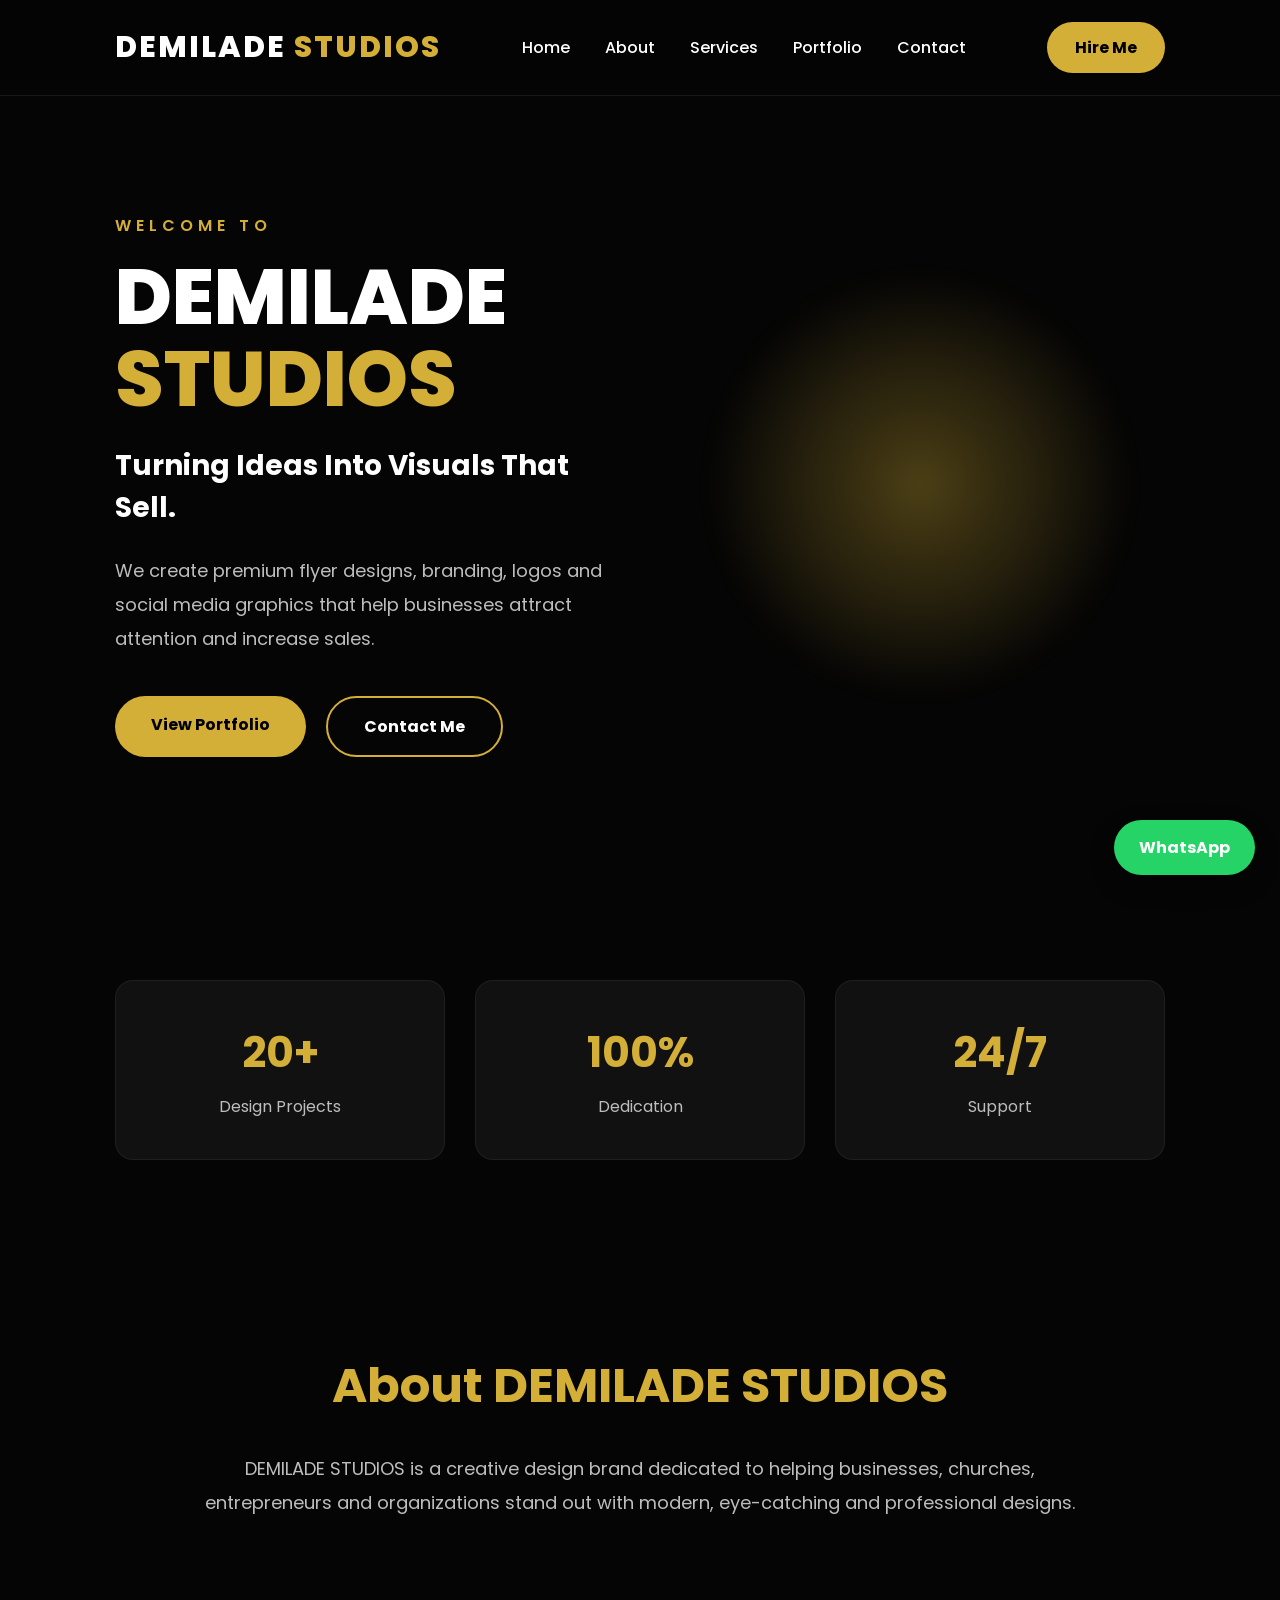
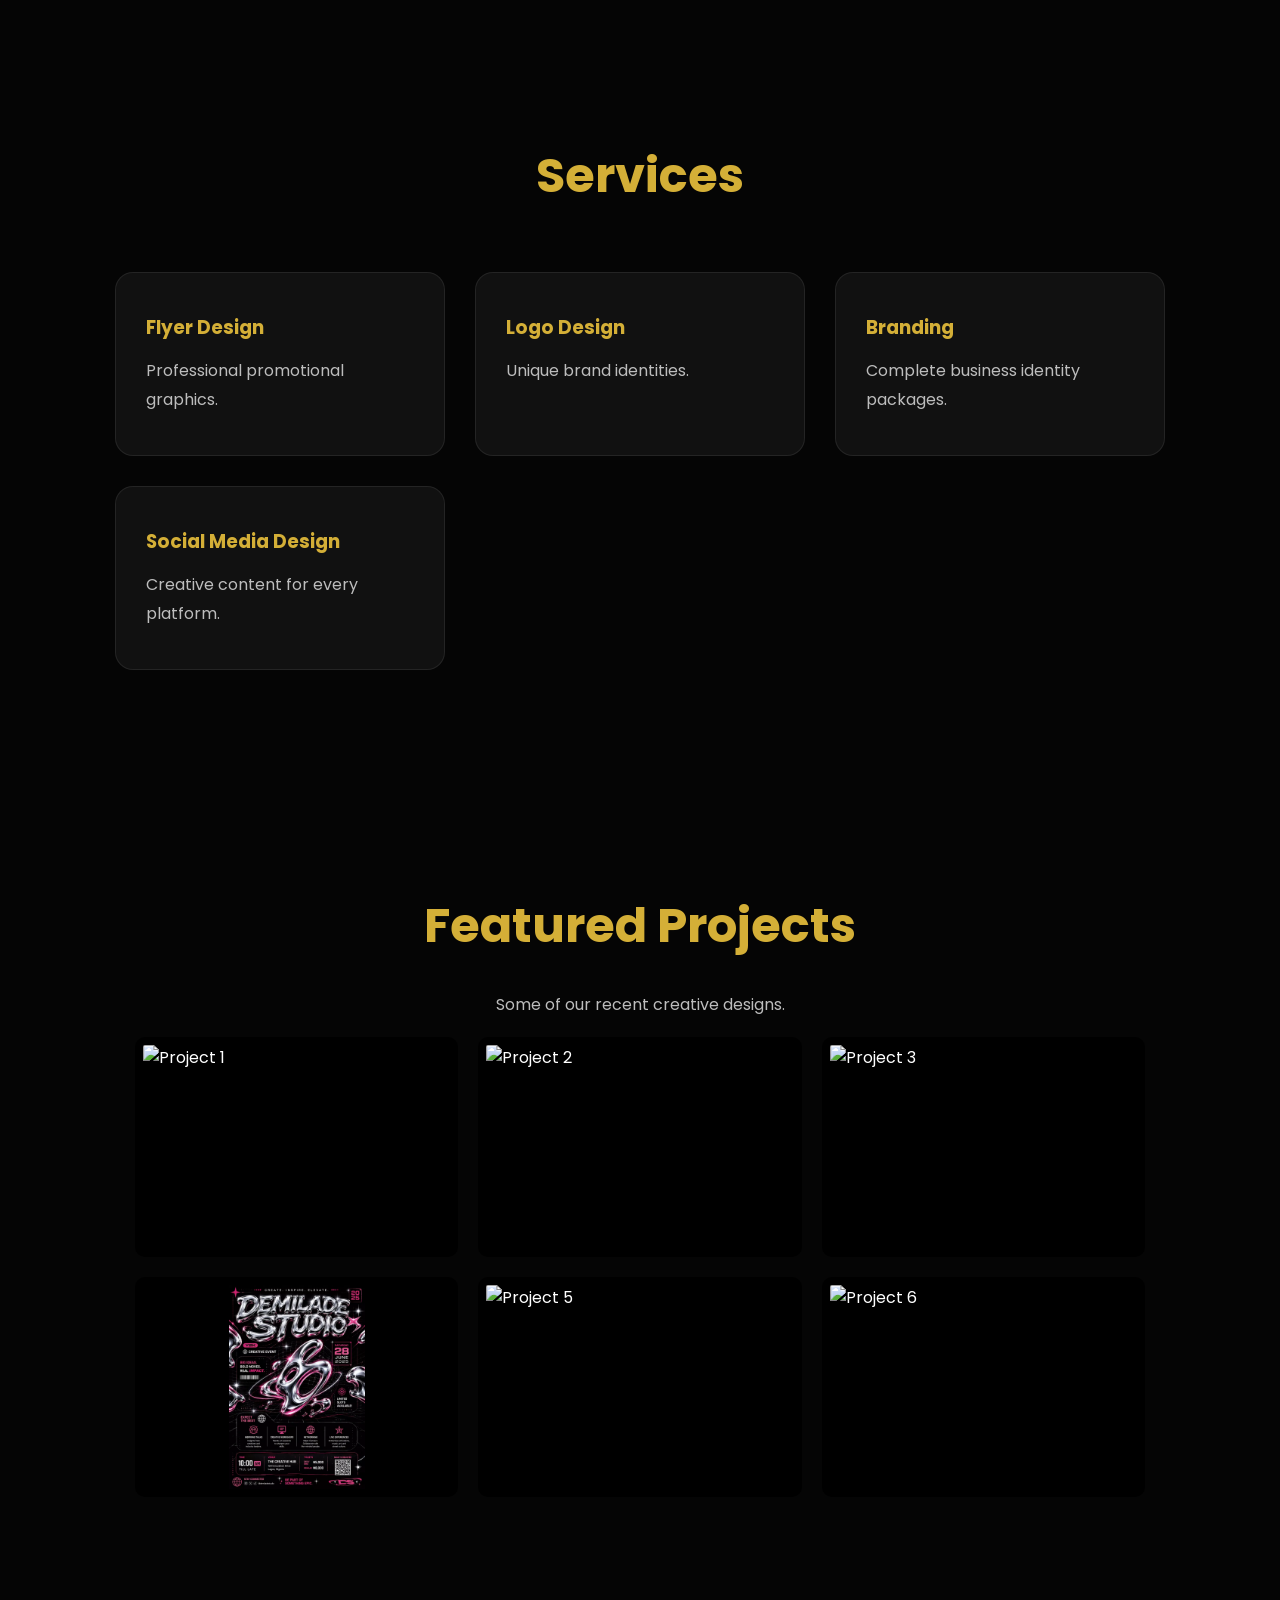
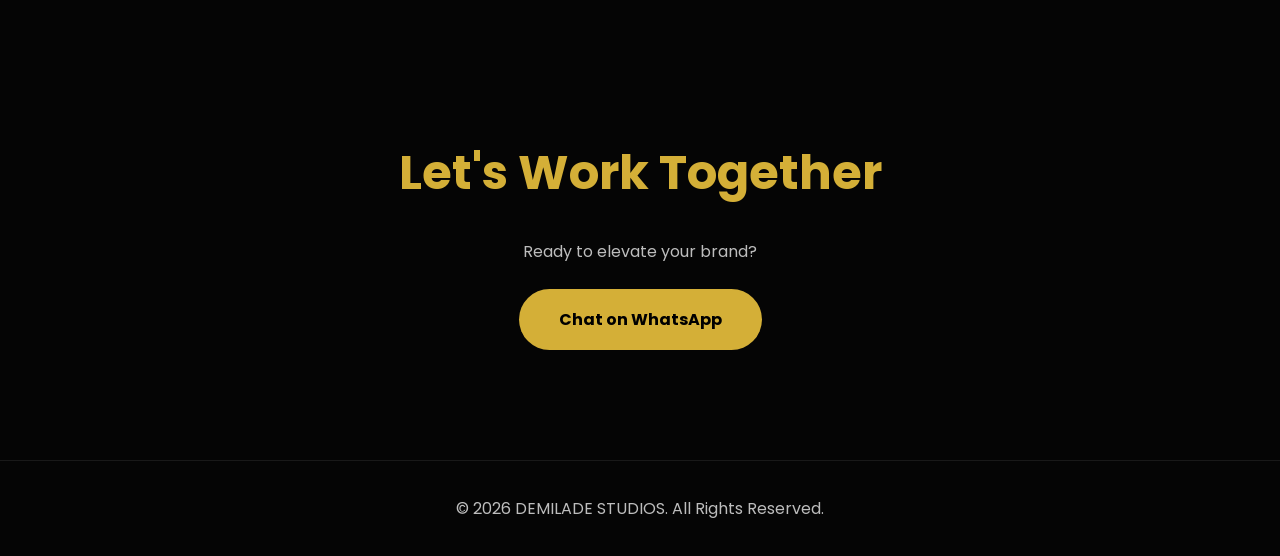
==== index.html @ 27db65a8 "Add favicon link to index.html" ====
<!DOCTYPE html>
<html lang="en">

<head>
    <meta charset="UTF-8">
    <meta name="viewport" content="width=device-width, initial-scale=1.0">

    <title>DEMILADE STUDIOS | Creative Design Agency</title>

    <meta name="description"
        content="Professional Flyer Design, Branding, Logo Design and Digital Creative Solutions.">

    <link rel="stylesheet" href="style.css">

    <link rel="preconnect" href="https://fonts.googleapis.com">
    <link rel="preconnect" href="https://fonts.gstatic.com" crossorigin>

    <link href="https://fonts.googleapis.com/css2?family=Poppins:wght@300;400;500;600;700;800&display=swap"
        rel="stylesheet">
<link rel="icon" type="image/png" href="assets/images/7489467495943554056_avatar.png">
    
</head>

<body>

    <!-- Navigation -->

    <header class="header">

        <div class="logo">
            DEMILADE <span>STUDIOS</span>
        </div>
<nav>

    <div class="menu-toggle" id="menu-toggle">

        ☰

    </div>

    <ul class="nav-links" id="nav-links">

        <li><a href="#home">Home</a></li>
        <li><a href="#about">About</a></li>
        <li><a href="#services">Services</a></li>
        <li><a href="#portfolio">Portfolio</a></li>
        <li><a href="#contact">Contact</a></li>

    </ul>

</nav>

        <a href="#contact" class="hire-btn">

            Hire Me

        </a>

    </header>


    <!-- Hero Section -->

    <section id="home" class="hero">

        <div class="hero-content">

            <p class="welcome">

                WELCOME TO

            </p>

            <h1>

                DEMILADE <br>

                <span>STUDIOS</span>

            </h1>

            <h2>

                Turning Ideas Into Visuals That Sell.

            </h2>

            <p class="hero-text">

                We create premium flyer designs, branding,
                logos and social media graphics that help
                businesses attract attention and increase sales.

            </p>

            <div class="hero-buttons">

                <a href="#portfolio" class="btn-primary">

                    View Portfolio

                </a>

                <a href="#contact" class="btn-secondary">

                    Contact Me

                </a>

            </div>

        </div>

        <div class="hero-image">

            <!-- Design Illustration Goes Here -->

        </div>

    </section>


    <!-- Statistics -->

    <section class="stats">

        <div class="stat-box">

            <h2>20+</h2>

            <p>Design Projects</p>

        </div>

        <div class="stat-box">

            <h2>100%</h2>

            <p>Dedication</p>

        </div>

        <div class="stat-box">

            <h2>24/7</h2>

            <p>Support</p>

        </div>

    </section>


    <!-- About -->

    <section id="about">

        <h2>About DEMILADE STUDIOS</h2>

        <p>

            DEMILADE STUDIOS is a creative design brand
            dedicated to helping businesses, churches,
            entrepreneurs and organizations stand out with
            modern, eye-catching and professional designs.

        </p>

    </section>


    <!-- Services -->

    <section id="services">

        <h2>Services</h2>

        <div class="service-grid">

            <div class="card">

                <h3>Flyer Design</h3>

                <p>Professional promotional graphics.</p>

            </div>

            <div class="card">

                <h3>Logo Design</h3>

                <p>Unique brand identities.</p>

            </div>

            <div class="card">

                <h3>Branding</h3>

                <p>Complete business identity packages.</p>

            </div>

            <div class="card">

                <h3>Social Media Design</h3>

                <p>Creative content for every platform.</p>

            </div>

        </div>

    </section>


    <!-- Portfolio -->
<section id="portfolio">

    <h2>Featured Projects</h2>

    <p>Some of our recent creative designs.</p>

    <div class="portfolio-container">
    <img src="assets/images/Sunday Service Church Event Instagram Post_20260712_150805_0000(0).png" alt="Project 1">
    <img src="assets/images/db900818b784a6b54c7d6b0e38772ce9.png" alt="Project 2">
    <img src="assets/images/d127765fa1d0d9692229174c1cb5711e.png" alt="Project 3">
    <img src="assets/images/9a35a9493b8b89577bde5d348157a441.png" alt="Project 4">
    <img src="assets/images/fbbab903a624b2be37ab372b4772fe93.png" alt="Project 5">
    <img src="assets/images/caff1c42802f029ad9497b9f9922039f.png" alt="Project 6">


    </div>

</section>


    <!-- Contact -->

    <section id="contact">

        <h2>Let's Work Together</h2>

        <p>

            Ready to elevate your brand?

        </p>

        <a https://wa.me/2348165118218>

            Chat on WhatsApp

        </a>

    </section>


    <!-- Footer -->

    <footer>

        <p>

            © 2026 DEMILADE STUDIOS.

            All Rights Reserved.

        </p>

    </footer>

    <script src="script.js"></script>
<a href="https://wa.me/2348165118218" class="whatsapp-float" target="_blank">
    WhatsApp
</a>
</body>

</html>
---- style.css ----
/* ===========================
   DEMILADE STUDIOS
   Premium Agency Website
   Part 1
=========================== */

*{
    margin:0;
    padding:0;
    box-sizing:border-box;
    scroll-behavior:smooth;
}

:root{

    --bg:#050505;
    --bg2:#111111;

    --gold:#D4AF37;
    --white:#ffffff;
    --gray:#BDBDBD;

    --radius:18px;

    --transition:.35s ease;

}

body{

    font-family:'Poppins',sans-serif;

    background:var(--bg);

    color:var(--white);

    overflow-x:hidden;

}

/* Navigation */

.header{

    position:fixed;

    top:0;

    left:0;

    width:100%;

    padding:22px 9%;

    display:flex;

    justify-content:space-between;

    align-items:center;

    background:rgba(5,5,5,.75);

    backdrop-filter:blur(18px);

    z-index:1000;

    border-bottom:1px solid rgba(255,255,255,.08);

}

.logo{

    font-size:30px;

    font-weight:800;

    letter-spacing:2px;

}

.logo span{

    color:var(--gold);

}

.nav-links{

    display:flex;

    list-style:none;

    gap:35px;

}

.nav-links a{

    color:white;

    text-decoration:none;

    font-weight:500;

    transition:var(--transition);

}

.nav-links a:hover{

    color:var(--gold);

}

.hire-btn{

    text-decoration:none;

    color:black;

    background:var(--gold);

    padding:13px 28px;

    border-radius:50px;

    font-weight:700;

    transition:.3s;

}

.hire-btn:hover{

    transform:translateY(-3px);

    box-shadow:0 0 25px rgba(212,175,55,.45);

}

/* HERO */

.hero{

    min-height:100vh;

    display:flex;

    align-items:center;

    justify-content:space-between;

    gap:70px;

    padding:140px 9% 70px;

}

.hero-content{

    flex:1;

}

.welcome{

    color:var(--gold);

    font-weight:600;

    letter-spacing:5px;

    margin-bottom:18px;

}

.hero h1{

    font-size:78px;

    line-height:1.05;

    font-weight:800;

}

.hero h1 span{

    color:var(--gold);

}

.hero h2{

    margin-top:25px;

    font-size:28px;

    color:white;

}

.hero-text{

    margin-top:25px;

    max-width:620px;

    color:var(--gray);

    line-height:1.9;

    font-size:18px;

}

.hero-buttons{

    display:flex;

    gap:20px;

    margin-top:40px;

}

.btn-primary{

    text-decoration:none;

    background:var(--gold);

    color:black;

    padding:16px 36px;

    border-radius:50px;

    font-weight:700;

    transition:.3s;

}

.btn-primary:hover{

    transform:translateY(-4px);

    box-shadow:0 0 30px rgba(212,175,55,.45);

}

.btn-secondary{

    text-decoration:none;

    border:2px solid var(--gold);

    color:white;

    padding:16px 36px;

    border-radius:50px;

    font-weight:700;

    transition:.3s;

}

.btn-secondary:hover{

    background:var(--gold);

    color:black;

}

.hero-image{

    flex:1;

    display:flex;

    justify-content:center;

    align-items:center;

}

.hero-image::before{

    content:"";

    width:430px;

    height:430px;

    border-radius:50%;

    background:radial-gradient(circle,
    rgba(212,175,55,.35),
    transparent 70%);

    filter:blur(10px);

}

/* Statistics */

.stats{

    display:grid;

    grid-template-columns:repeat(3,1fr);

    gap:30px;

    padding:80px 9%;

}

.stat-box{

    background:var(--bg2);

    border:1px solid rgba(255,255,255,.06);

    border-radius:var(--radius);

    padding:40px;

    text-align:center;

    transition:.35s;

}

.stat-box:hover{

    transform:translateY(-8px);

    border-color:var(--gold);

}

.stat-box h2{

    color:var(--gold);

    font-size:42px;

}

.stat-box p{

    margin-top:10px;

    color:var(--gray);

}
/* ===========================
   ABOUT
=========================== */

#about,
#services,
#portfolio,
#contact{

    padding:110px 9%;

}

#about h2,
#services h2,
#portfolio h2,
#contact h2{

    font-size:48px;

    text-align:center;

    color:var(--gold);

    margin-bottom:30px;

}

#about p{

    max-width:900px;

    margin:auto;

    text-align:center;

    color:var(--gray);

    font-size:18px;

    line-height:1.9;

}

/* ===========================
   SERVICES
=========================== */

.service-grid{

    display:grid;

    grid-template-columns:repeat(auto-fit,minmax(260px,1fr));

    gap:30px;

    margin-top:60px;

}

.card{

    background:var(--bg2);

    padding:40px 30px;

    border-radius:18px;

    border:1px solid rgba(255,255,255,.08);

    transition:.35s;

}

.card:hover{

    transform:translateY(-12px);

    border-color:var(--gold);

    box-shadow:0 0 25px rgba(212,175,55,.18);

}

.card h3{

    color:var(--gold);

    margin-bottom:15px;

}

.card p{

    color:var(--gray);

    line-height:1.8;

}

/* ===========================
   PORTFOLIO
=========================== */

#portfolio p{

    text-align:center;

    color:var(--gray);

    margin-top:15px;

}

/* ===========================
   CONTACT
=========================== */

#contact{

    text-align:center;

}

#contact p{

    color:var(--gray);

    margin:25px 0;

}

#contact a{

    display:inline-block;

    padding:18px 40px;

    border-radius:50px;

    background:var(--gold);

    color:#000;

    font-weight:700;

    text-decoration:none;

    transition:.3s;

}

#contact a:hover{

    transform:translateY(-4px);

    box-shadow:0 0 30px rgba(212,175,55,.35);

}

/* ===========================
   FOOTER
=========================== */

footer{

    padding:35px;

    border-top:1px solid rgba(255,255,255,.08);

    text-align:center;

    color:var(--gray);

}

/* ===========================
   SCROLLBAR
=========================== */

::-webkit-scrollbar{

    width:10px;

}

::-webkit-scrollbar-track{

    background:#111;

}

::-webkit-scrollbar-thumb{

    background:var(--gold);

    border-radius:30px;

}

/* ===========================
   RESPONSIVE
=========================== */

@media(max-width:992px){

.header{

padding:20px 5%;

}

.hero{

flex-direction:column;

text-align:center;

padding-top:160px;

}

.hero h1{

font-size:58px;

}

.hero-buttons{

justify-content:center;

}

.stats{

grid-template-columns:1fr;

}

.nav-links{

display:none;

}

}

@media(max-width:600px){

.hero h1{

font-size:42px;

}

.hero h2{

font-size:22px;

}

#about h2,
#services h2,
#portfolio h2,
#contact h2{

font-size:34px;

}

.logo{

font-size:22px;

}

.hire-btn{

padding:12px 20px;

}

   }
/* ===========================
   MOBILE MENU
=========================== */

.menu-toggle{

display:none;

font-size:32px;

cursor:pointer;

color:var(--gold);

}

@media(max-width:992px){

.menu-toggle{

display:block;

}

.nav-links{

display:none;

position:absolute;

top:90px;

right:5%;

width:250px;

background:#111;

border:1px solid rgba(255,255,255,.08);

border-radius:15px;

padding:20px;

flex-direction:column;

gap:20px;

}

.nav-links.active{

display:flex;

}

   }
/* Portfolio */

.portfolio-grid{

display:grid;

grid-template-columns:repeat(auto-fit,minmax(280px,1fr));

gap:25px;

margin-top:50px;

}

.portfolio-card{

height:220px;

background:#151515;

border:2px solid rgba(212,175,55,.25);

border-radius:18px;

display:flex;

justify-content:center;

align-items:center;

font-size:22px;

font-weight:600;

color:var(--gold);

transition:.35s;

cursor:pointer;

}

.portfolio-card:hover{

transform:translateY(-10px);

border-color:var(--gold);

box-shadow:0 0 25px rgba(212,175,55,.25);

}
.whatsapp-float{

position:fixed;

bottom:25px;

right:25px;

background:#25D366;

color:white;

padding:15px 25px;

border-radius:50px;

text-decoration:none;

font-weight:700;

z-index:999;

box-shadow:0 10px 25px rgba(0,0,0,.3);

transition:.3s;

}

.whatsapp-float:hover{

transform:translateY(-5px);

   }
.portfolio-container {
    display: grid;
    grid-template-columns: repeat(auto-fit, minmax(250px, 1fr));
    gap: 20px;
    padding: 20px;
}
.portfolio-container img {
    width: 100%;
    height: 220px;
    object-fit: contain;
    background: #000000;
    border-radius: 10px;
    display: block;
    padding: 8px;
}
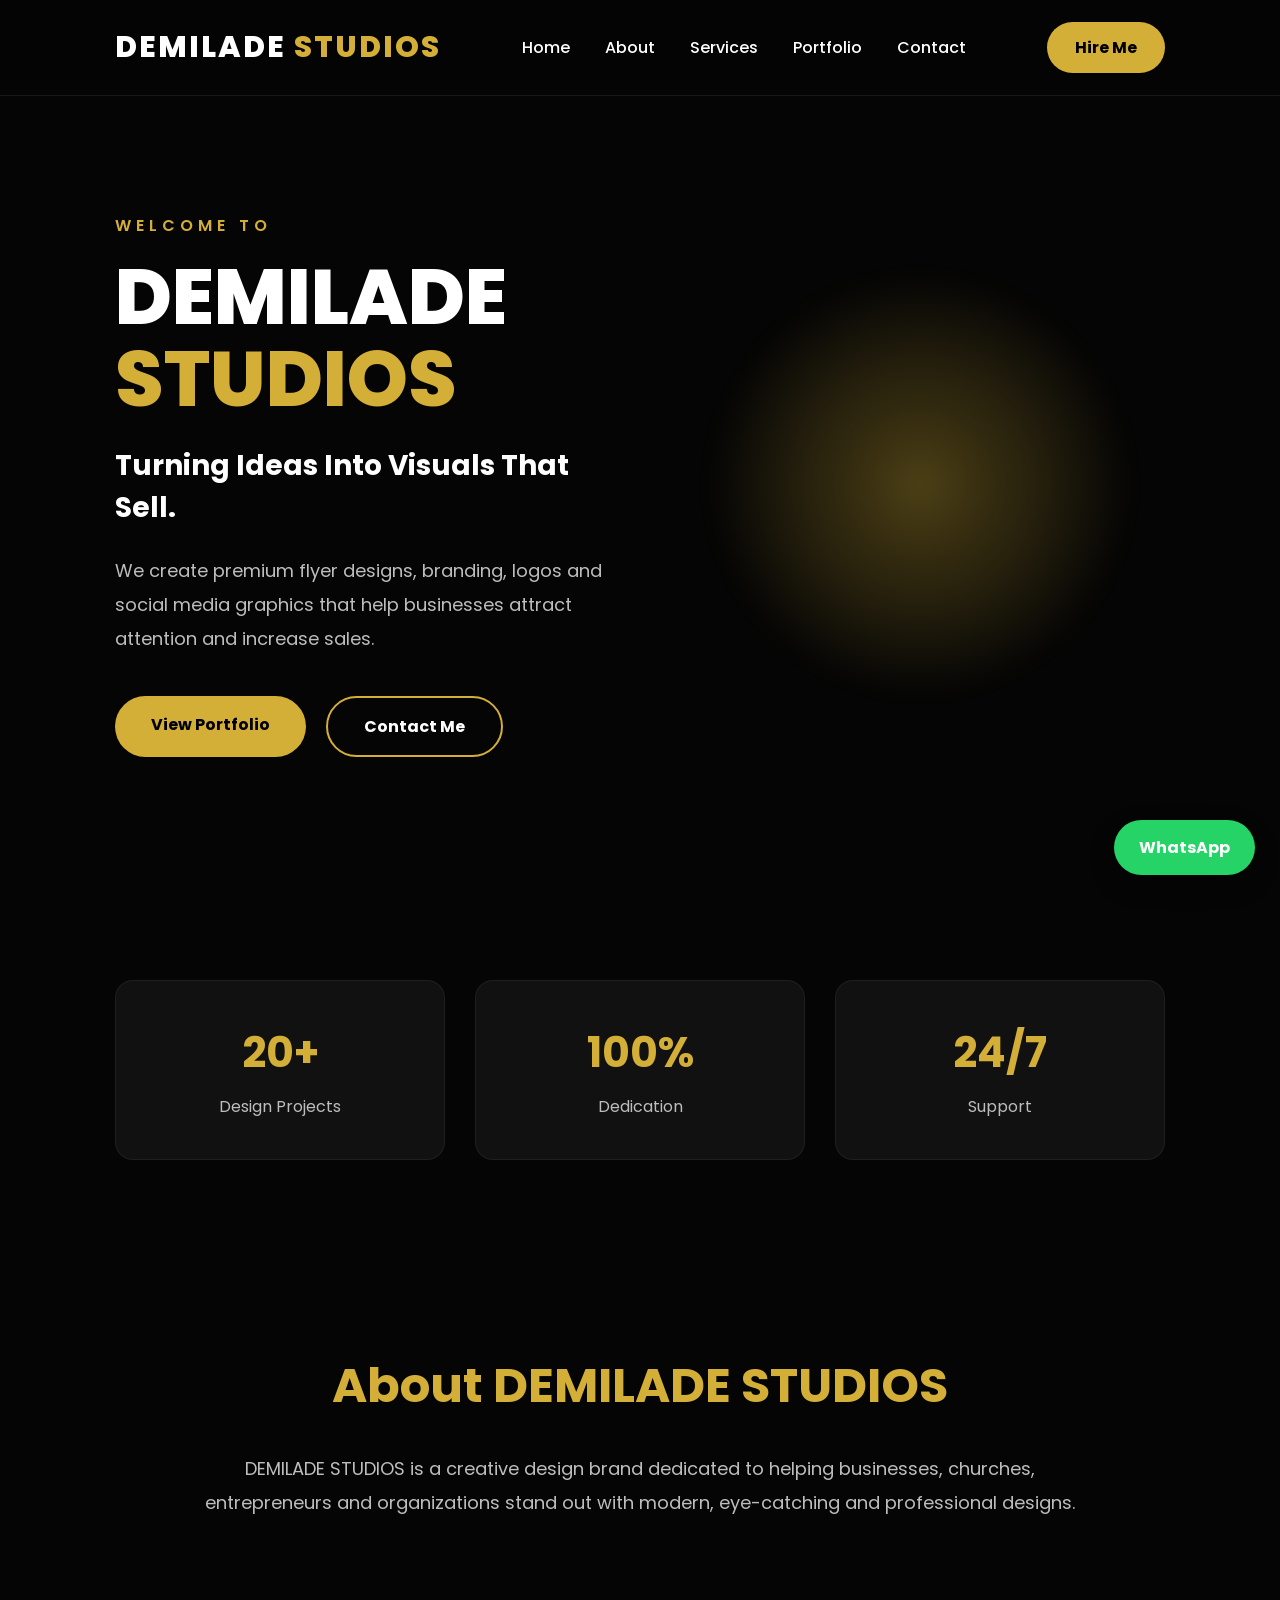
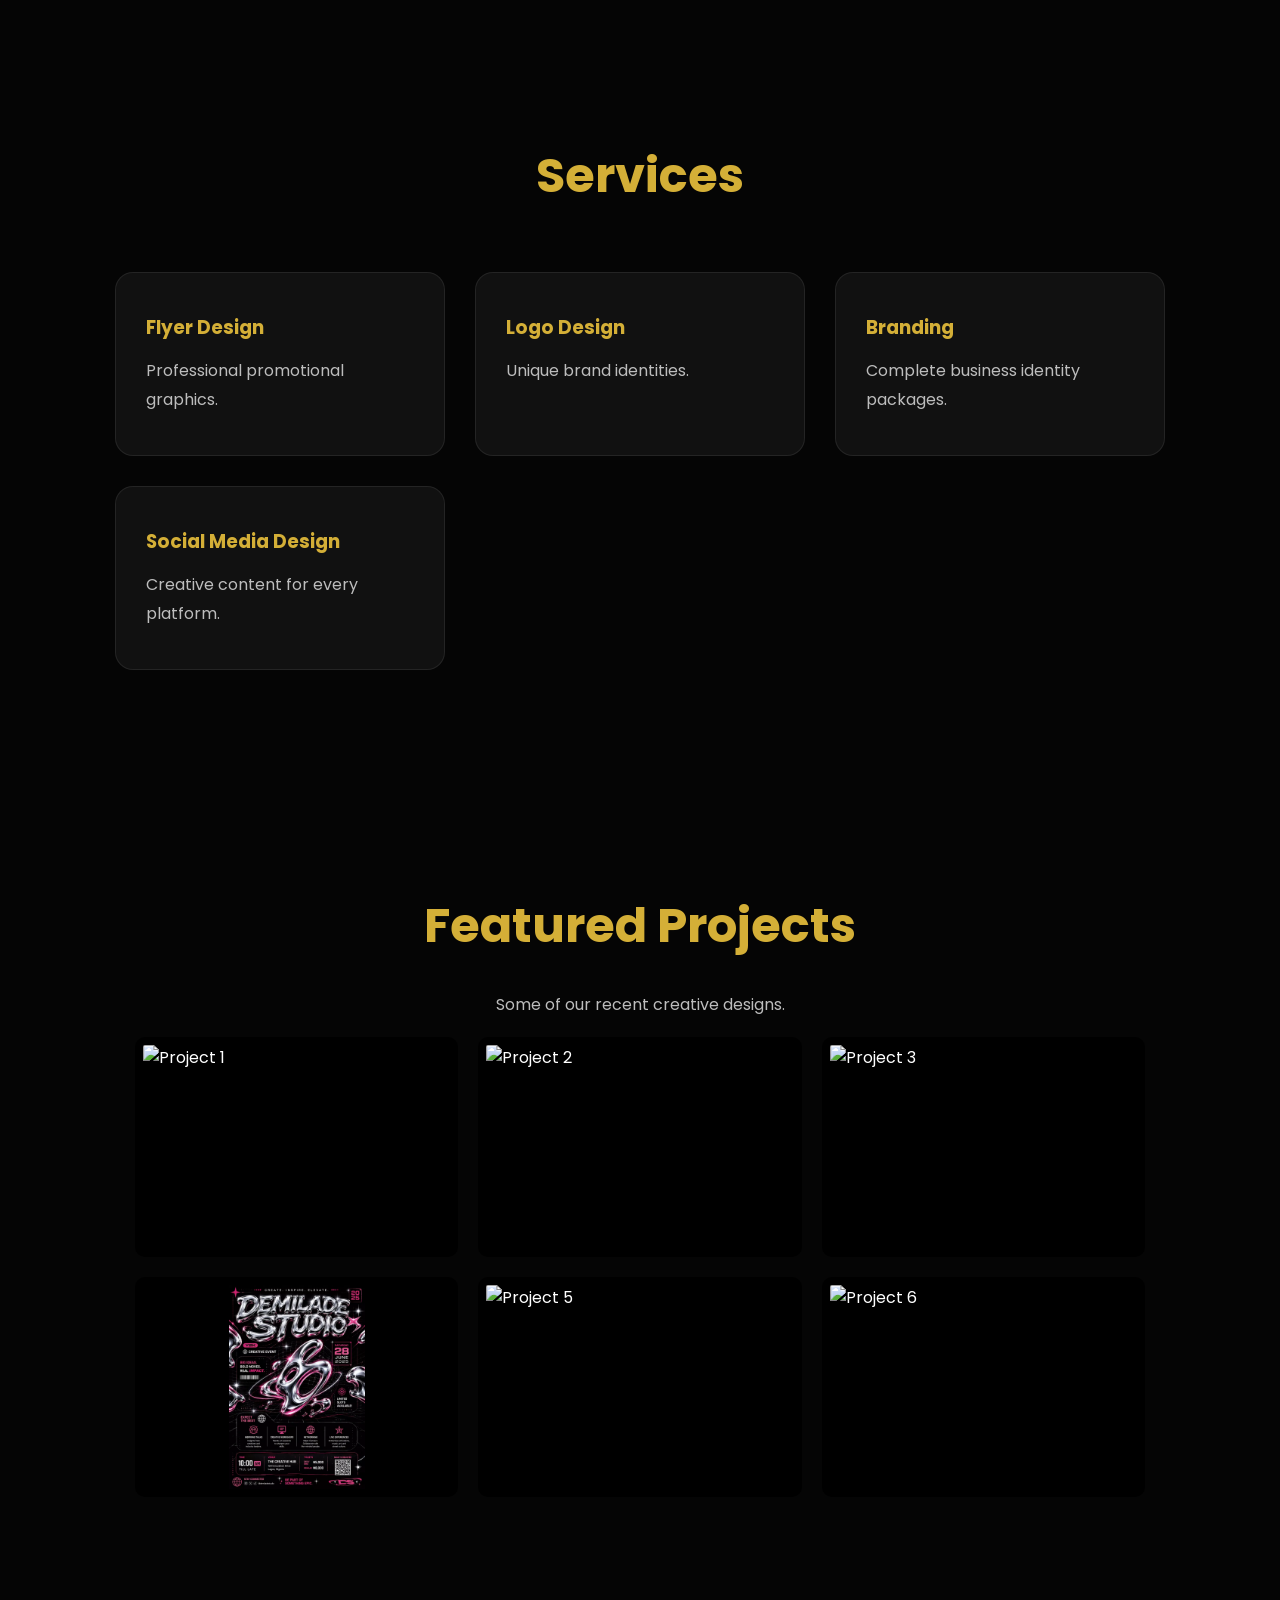
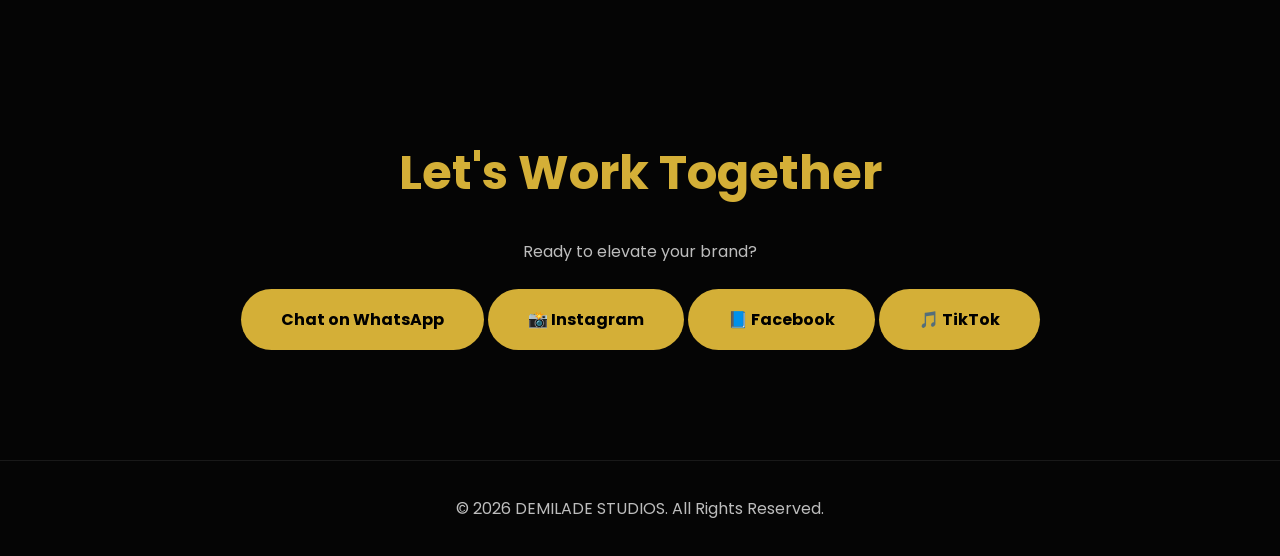
==== commit 009bf7d0: "Add social media links to index.html" ====
--- a/index.html
+++ b/index.html
@@ -252,6 +252,11 @@
             Chat on WhatsApp
 
         </a>
+        <a href="https://www.instagram.com/demiladestudios247/" class="contact-btn" target="_blank">📸 Instagram</a>
+
+<a href="https://www.facebook.com/DemiladeStudios247" class="contact-btn" target="_blank">📘 Facebook</a>
+
+<a href="https://www.tiktok.com/@demilardestudios247" class="contact-btn" target="_blank">🎵 TikTok</a>
 
     </section>
 
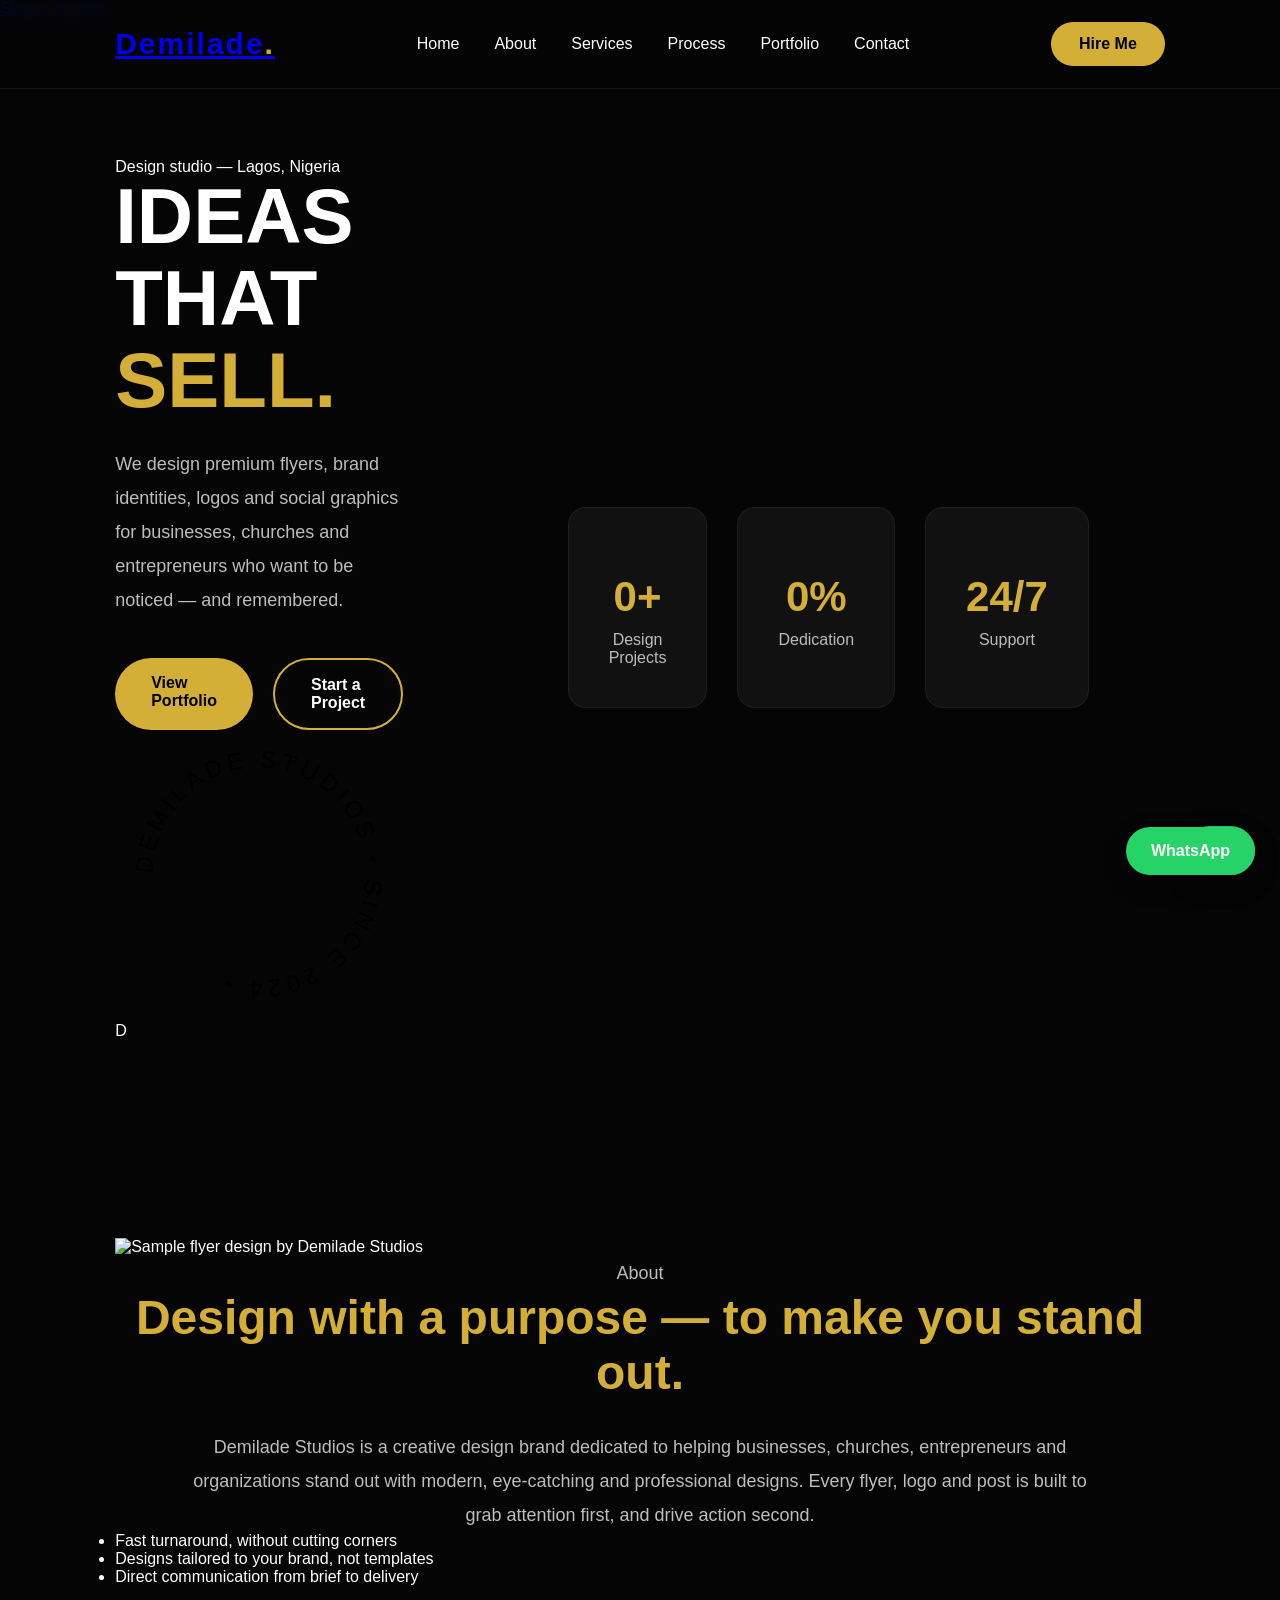
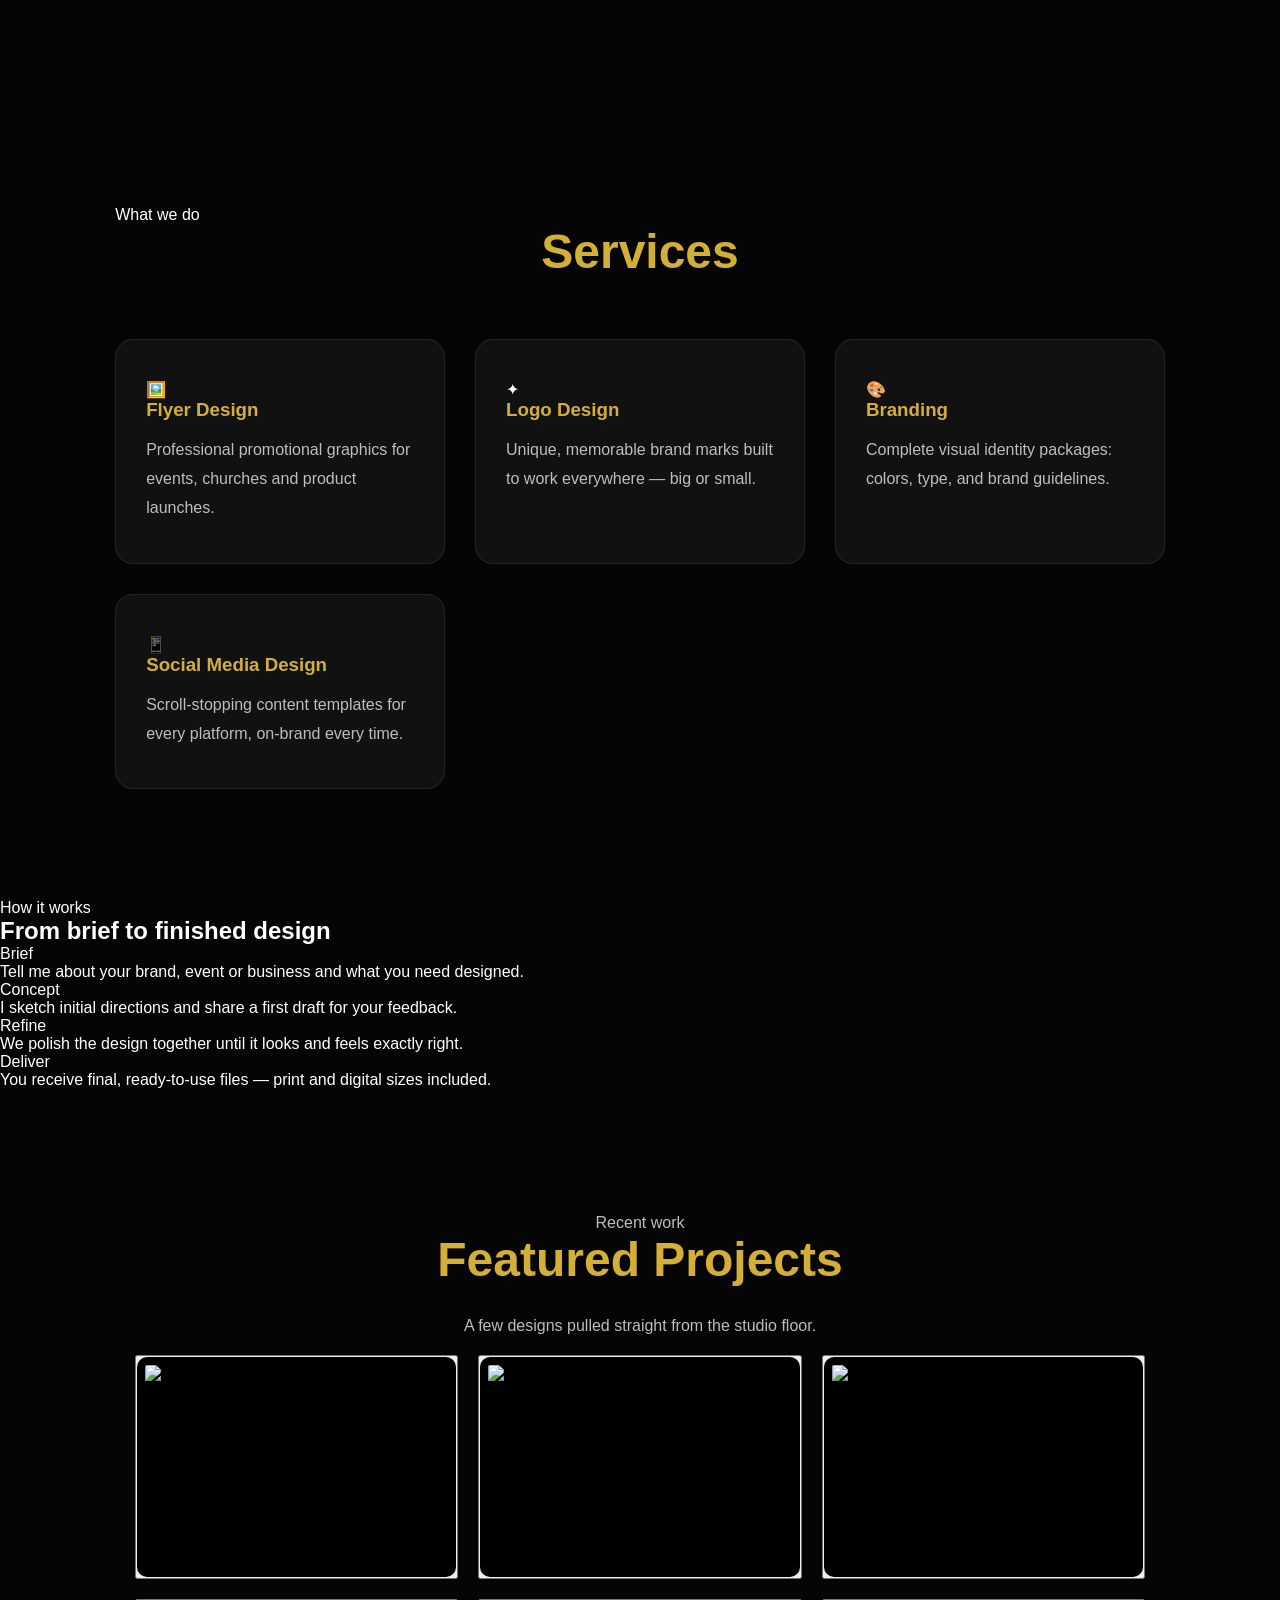
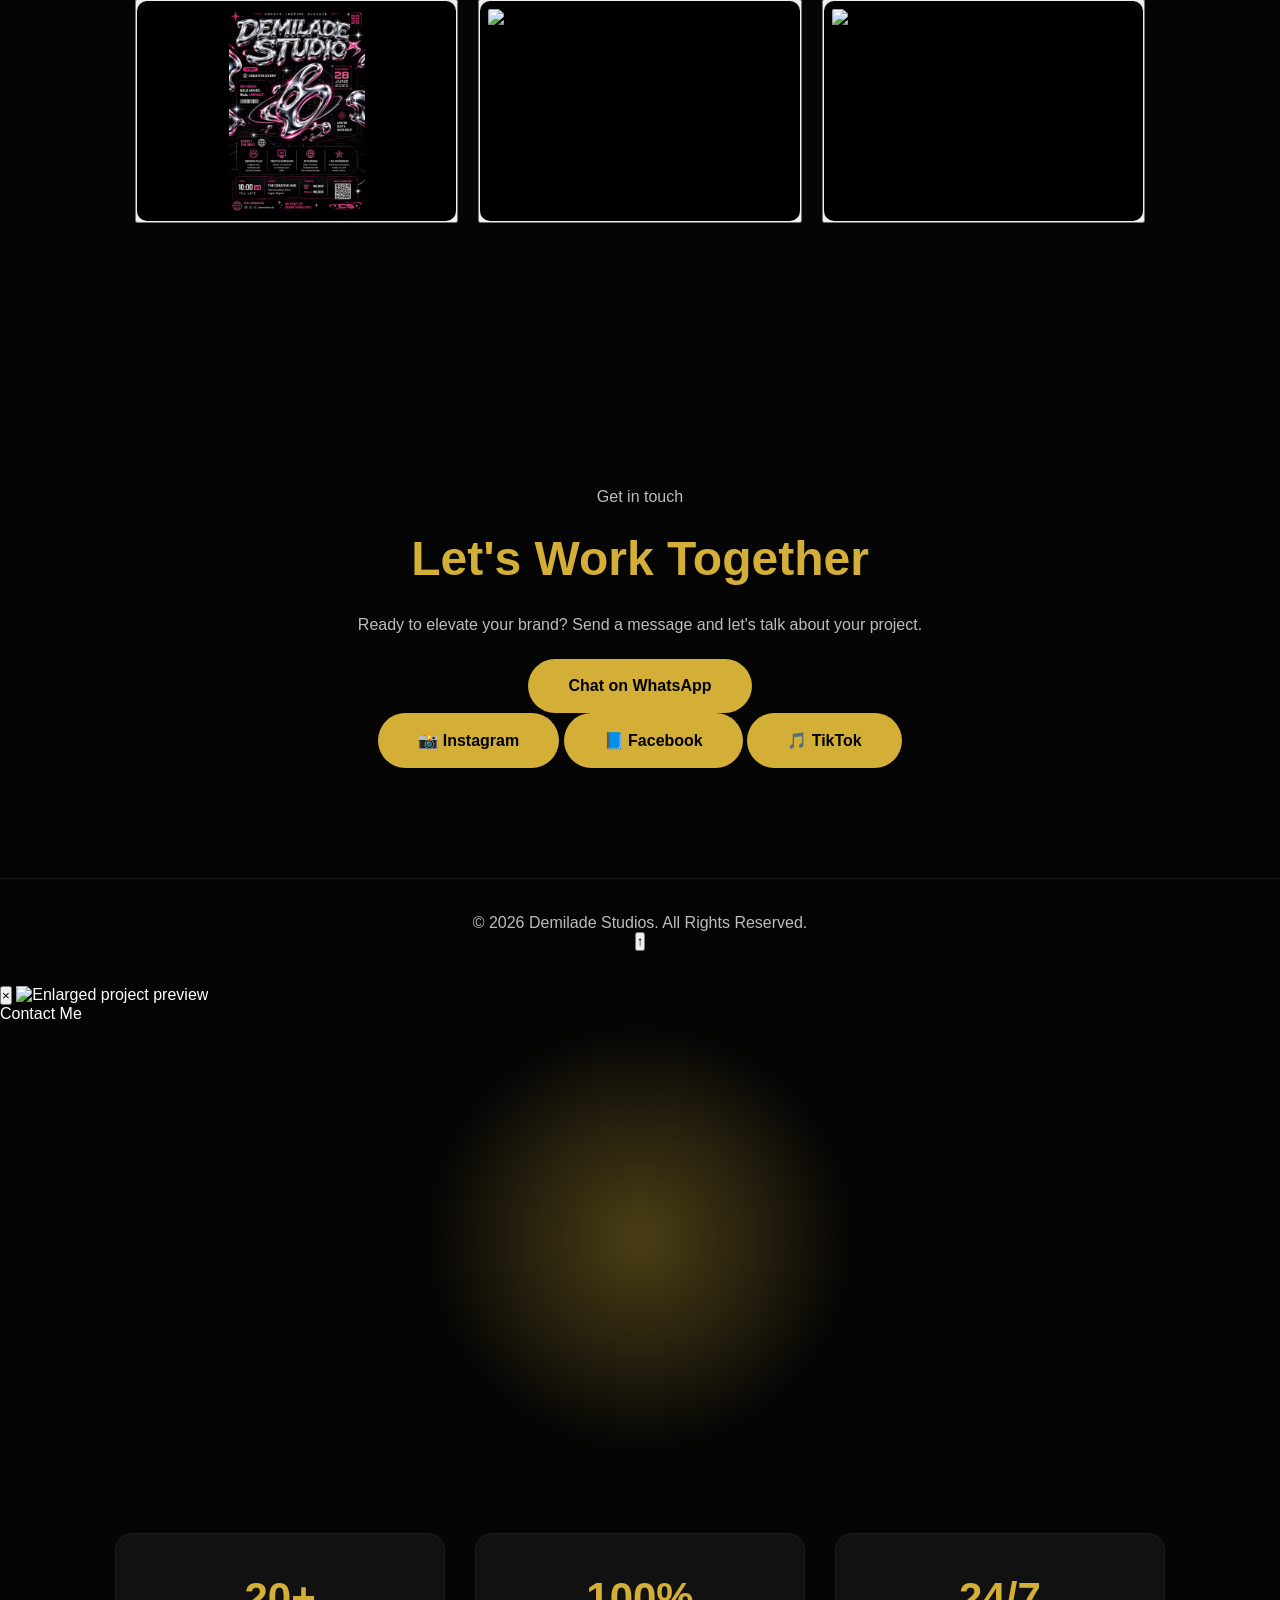
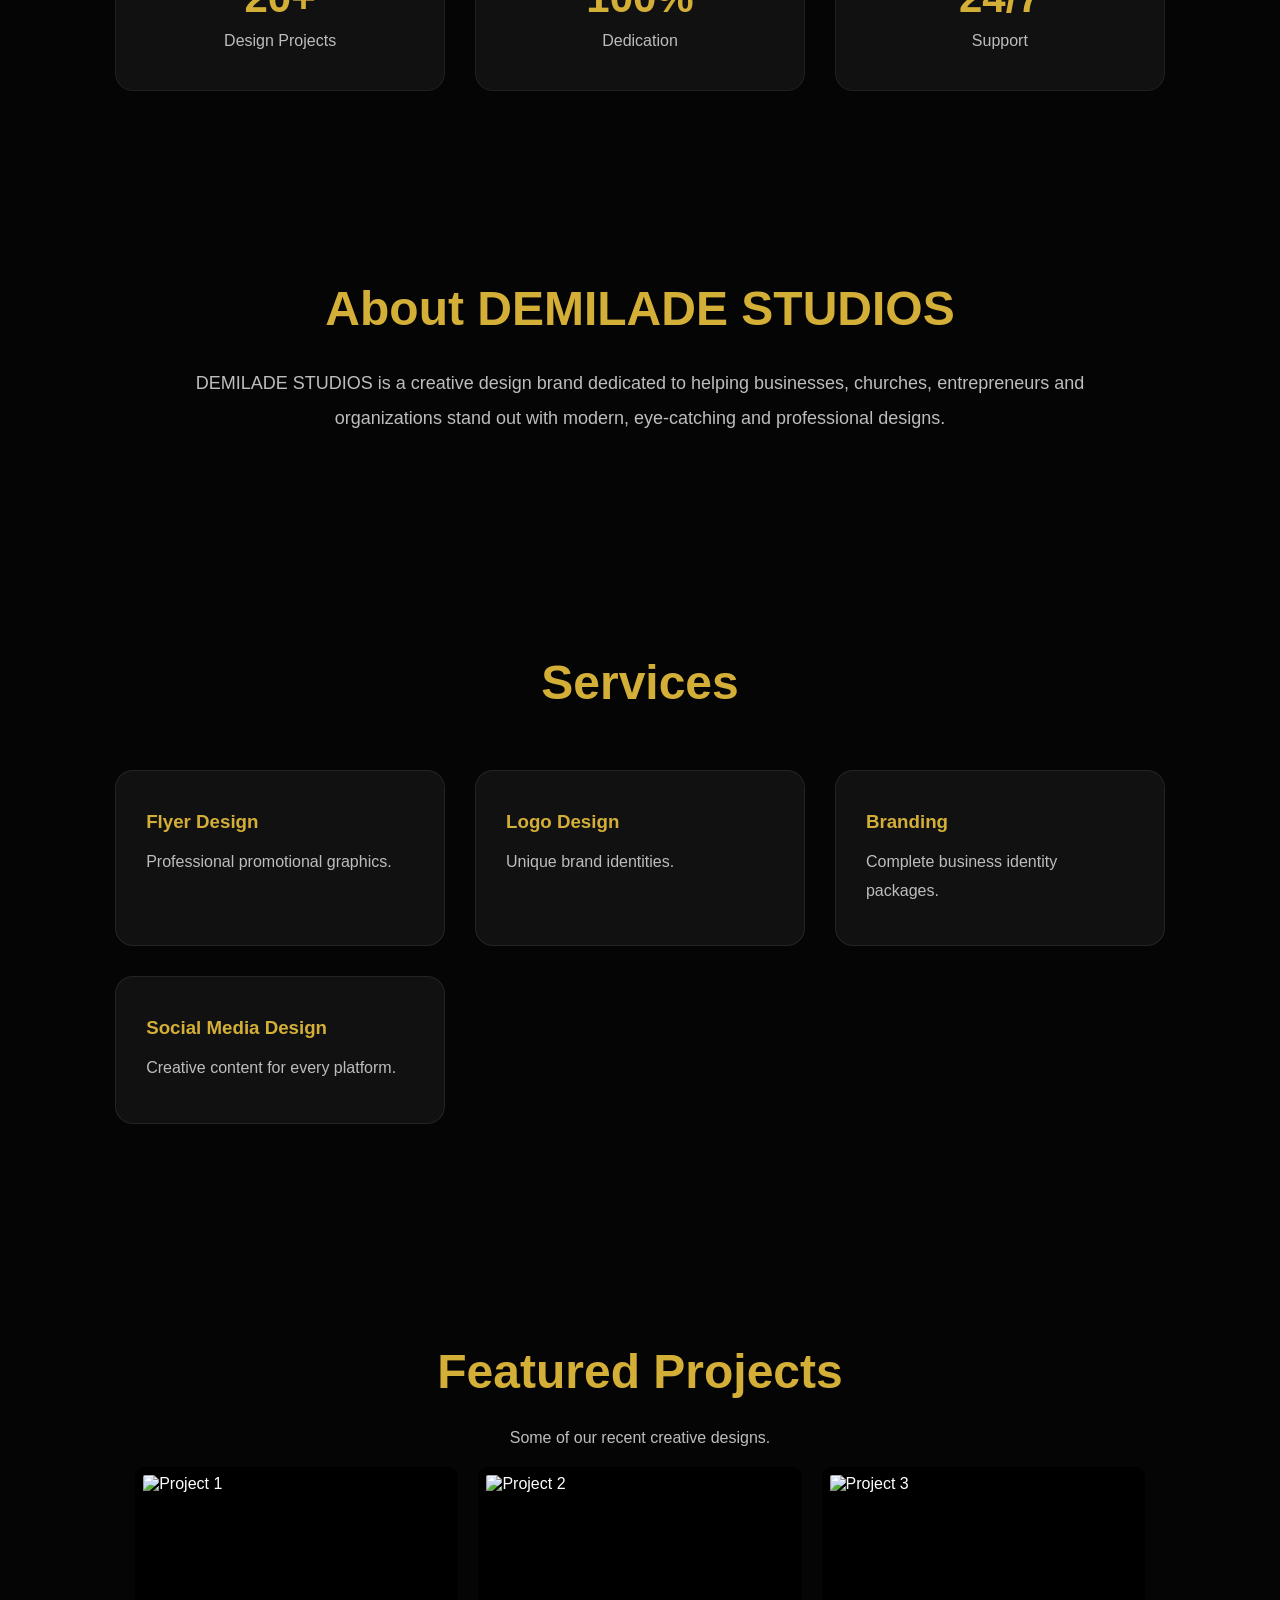
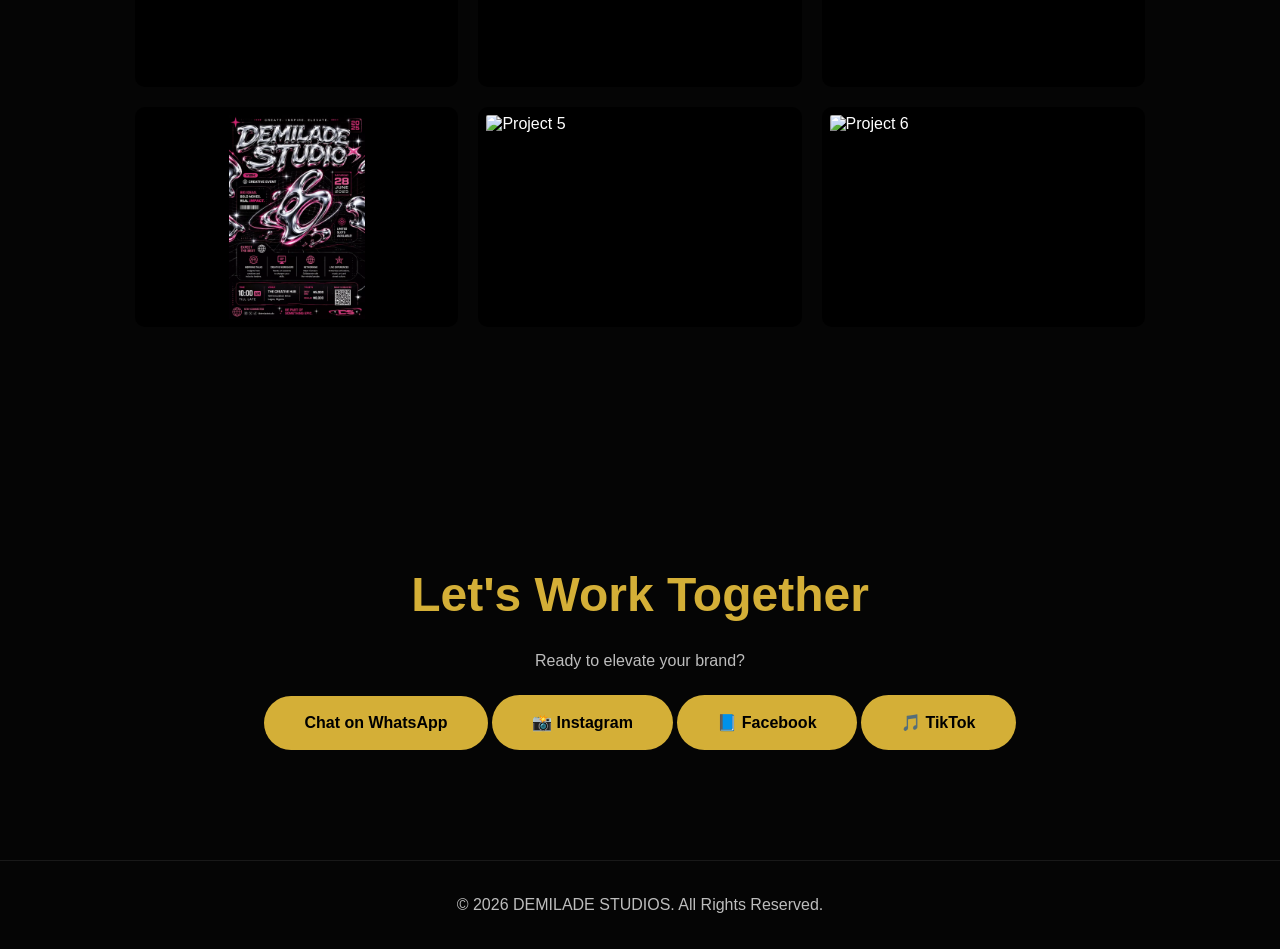
==== commit 4d21321d: "Enhance SEO and update header in index.html Updated meta tags for SEO and improved header structure." ====
--- a/index.html
+++ b/index.html
@@ -1,107 +1,269 @@
 <!DOCTYPE html>
 <html lang="en">
-
 <head>
-    <meta charset="UTF-8">
-    <meta name="viewport" content="width=device-width, initial-scale=1.0">
-
-    <title>DEMILADE STUDIOS | Creative Design Agency</title>
-
-    <meta name="description"
-        content="Professional Flyer Design, Branding, Logo Design and Digital Creative Solutions.">
-
-    <link rel="stylesheet" href="style.css">
-
-    <link rel="preconnect" href="https://fonts.googleapis.com">
-    <link rel="preconnect" href="https://fonts.gstatic.com" crossorigin>
-
-    <link href="https://fonts.googleapis.com/css2?family=Poppins:wght@300;400;500;600;700;800&display=swap"
-        rel="stylesheet">
+<meta charset="UTF-8">
+<meta name="viewport" content="width=device-width, initial-scale=1.0">
+<title>Demilade Studios | Flyer Design, Branding & Logo Design in Lagos</title>
+<meta name="description" content="Demilade Studios designs flyers, logos and brand identities for businesses, churches and entrepreneurs across Lagos and beyond. Ideas turned into visuals that sell.">
+
+<!-- Open Graph -->
+<meta property="og:title" content="Demilade Studios | Creative Design Agency">
+<meta property="og:description" content="Premium flyer design, branding, logo design and social media graphics.">
+<meta property="og:type" content="website">
+<meta property="og:image" content="assets/images/db900818b784a6b54c7d6b0e38772ce9.png">
+<meta property="og:url" content="https://oluwademilade247.github.io/demiladestudios.github.io/">
+<meta name="twitter:card" content="summary_large_image">
+
+<link rel="stylesheet" href="style.css">
+<link rel="preconnect" href="https://fonts.googleapis.com">
+<link rel="preconnect" href="https://fonts.gstatic.com" crossorigin>
+<link href="https://fonts.googleapis.com/css2?family=Archivo+Black&family=Sora:wght@400;500;600;700;800&family=Space+Mono:wght@400;700&display=swap" rel="stylesheet">
 <link rel="icon" type="image/png" href="assets/images/7489467495943554056_avatar.png">
-    
+
+<!-- Structured data for local business SEO -->
+<script type="application/ld+json">
+{
+  "@context": "https://schema.org",
+  "@type": "LocalBusiness",
+  "name": "Demilade Studios",
+  "description": "Flyer design, branding, logo design and social media graphics.",
+  "image": "assets/images/db900818b784a6b54c7d6b0e38772ce9.png",
+  "telephone": "+2348165118218",
+  "sameAs": [
+    "https://www.instagram.com/demiladestudios247/",
+    "https://www.facebook.com/DemiladeStudios247",
+    "https://www.tiktok.com/@demilardestudios247"
+  ]
+}
+</script>
 </head>
-
 <body>
 
-    <!-- Navigation -->
-
-    <header class="header">
-
-        <div class="logo">
-            DEMILADE <span>STUDIOS</span>
-        </div>
-<nav>
-
-    <div class="menu-toggle" id="menu-toggle">
-
-        ☰
-
-    </div>
-
+<a href="#main" class="skip-link">Skip to content</a>
+
+<!-- Navigation -->
+<header class="header" id="header">
+  <a href="#home" class="logo">Demilade<span>.</span></a>
+
+  <nav>
+    <button class="menu-toggle" id="menu-toggle" aria-label="Toggle menu" aria-expanded="false">
+      <span></span><span></span><span></span>
+    </button>
     <ul class="nav-links" id="nav-links">
-
-        <li><a href="#home">Home</a></li>
-        <li><a href="#about">About</a></li>
-        <li><a href="#services">Services</a></li>
-        <li><a href="#portfolio">Portfolio</a></li>
-        <li><a href="#contact">Contact</a></li>
-
+      <li><a href="#home">Home</a></li>
+      <li><a href="#about">About</a></li>
+      <li><a href="#services">Services</a></li>
+      <li><a href="#process">Process</a></li>
+      <li><a href="#portfolio">Portfolio</a></li>
+      <li><a href="#contact">Contact</a></li>
     </ul>
-
-</nav>
-
-        <a href="#contact" class="hire-btn">
-
-            Hire Me
-
-        </a>
-
-    </header>
-
-
-    <!-- Hero Section -->
-
-    <section id="home" class="hero">
-
-        <div class="hero-content">
-
-            <p class="welcome">
-
-                WELCOME TO
-
-            </p>
-
-            <h1>
-
-                DEMILADE <br>
-
-                <span>STUDIOS</span>
-
-            </h1>
-
-            <h2>
-
-                Turning Ideas Into Visuals That Sell.
-
-            </h2>
-
-            <p class="hero-text">
-
-                We create premium flyer designs, branding,
-                logos and social media graphics that help
-                businesses attract attention and increase sales.
-
-            </p>
-
-            <div class="hero-buttons">
-
-                <a href="#portfolio" class="btn-primary">
-
-                    View Portfolio
-
-                </a>
-
-                <a href="#contact" class="btn-secondary">
+  </nav>
+
+  <a href="#contact" class="hire-btn">Hire Me</a>
+</header>
+
+<main id="main">
+
+<!-- Hero -->
+<section id="home" class="hero">
+  <div class="hero-grid">
+    <div class="hero-content reveal">
+      <p class="eyebrow">Design studio &mdash; Lagos, Nigeria</p>
+      <h1 class="poster-title">
+        IDEAS <br>
+        THAT <span class="outline">SELL.</span>
+      </h1>
+      <p class="hero-text">
+        We design premium flyers, brand identities, logos and social
+        graphics for businesses, churches and entrepreneurs who want to
+        be noticed &mdash; and remembered.
+      </p>
+      <div class="hero-buttons">
+        <a href="#portfolio" class="btn-primary">View Portfolio</a>
+        <a href="#contact" class="btn-secondary">Start a Project</a>
+      </div>
+    </div>
+
+    <div class="hero-visual reveal">
+      <div class="stamp">
+        <svg viewBox="0 0 100 100" class="stamp-ring" aria-hidden="true">
+          <path id="circlePath" fill="none" d="M 50,50 m -37,0 a 37,37 0 1,1 74,0 a 37,37 0 1,1 -74,0" />
+          <text font-size="8.3" letter-spacing="1.5">
+            <textPath href="#circlePath">DEMILADE STUDIOS &bull; SINCE 2024 &bull;</textPath>
+          </text>
+        </svg>
+        <span class="stamp-center">D</span>
+      </div>
+      <div class="poster-stack" aria-hidden="true">
+        <img src="assets/images/db900818b784a6b54c7d6b0e38772ce9.png" alt="" loading="lazy">
+      </div>
+    </div>
+  </div>
+
+  <div class="stats">
+    <div class="stat-box">
+      <h2><span class="counter" data-target="20">0</span>+</h2>
+      <p>Design Projects</p>
+    </div>
+    <div class="stat-box">
+      <h2><span class="counter" data-target="100">0</span>%</h2>
+      <p>Dedication</p>
+    </div>
+    <div class="stat-box">
+      <h2>24/7</h2>
+      <p>Support</p>
+    </div>
+  </div>
+</section>
+
+<!-- About -->
+<section id="about" class="section">
+  <div class="section-inner about-grid reveal">
+    <div class="about-image">
+      <img src="assets/images/d127765fa1d0d9692229174c1cb5711e.png" alt="Sample flyer design by Demilade Studios" loading="lazy">
+    </div>
+    <div>
+      <p class="eyebrow">About</p>
+      <h2>Design with a purpose &mdash; to make you stand out.</h2>
+      <p>
+        Demilade Studios is a creative design brand dedicated to helping
+        businesses, churches, entrepreneurs and organizations stand out
+        with modern, eye-catching and professional designs. Every flyer,
+        logo and post is built to grab attention first, and drive action
+        second.
+      </p>
+      <ul class="about-list">
+        <li>Fast turnaround, without cutting corners</li>
+        <li>Designs tailored to your brand, not templates</li>
+        <li>Direct communication from brief to delivery</li>
+      </ul>
+    </div>
+  </div>
+</section>
+
+<!-- Services -->
+<section id="services" class="section section-alt">
+  <div class="section-inner reveal">
+    <p class="eyebrow">What we do</p>
+    <h2>Services</h2>
+    <div class="service-grid">
+      <div class="card">
+        <span class="card-icon">🖼️</span>
+        <h3>Flyer Design</h3>
+        <p>Professional promotional graphics for events, churches and product launches.</p>
+      </div>
+      <div class="card">
+        <span class="card-icon">✦</span>
+        <h3>Logo Design</h3>
+        <p>Unique, memorable brand marks built to work everywhere &mdash; big or small.</p>
+      </div>
+      <div class="card">
+        <span class="card-icon">🎨</span>
+        <h3>Branding</h3>
+        <p>Complete visual identity packages: colors, type, and brand guidelines.</p>
+      </div>
+      <div class="card">
+        <span class="card-icon">📱</span>
+        <h3>Social Media Design</h3>
+        <p>Scroll-stopping content templates for every platform, on-brand every time.</p>
+      </div>
+    </div>
+  </div>
+</section>
+
+<!-- Process -->
+<section id="process" class="section">
+  <div class="section-inner reveal">
+    <p class="eyebrow">How it works</p>
+    <h2>From brief to finished design</h2>
+    <div class="process-grid">
+      <div class="process-step">
+        <span class="step-mark">Brief</span>
+        <p>Tell me about your brand, event or business and what you need designed.</p>
+      </div>
+      <div class="process-step">
+        <span class="step-mark">Concept</span>
+        <p>I sketch initial directions and share a first draft for your feedback.</p>
+      </div>
+      <div class="process-step">
+        <span class="step-mark">Refine</span>
+        <p>We polish the design together until it looks and feels exactly right.</p>
+      </div>
+      <div class="process-step">
+        <span class="step-mark">Deliver</span>
+        <p>You receive final, ready-to-use files &mdash; print and digital sizes included.</p>
+      </div>
+    </div>
+  </div>
+</section>
+
+<!-- Portfolio -->
+<section id="portfolio" class="section section-alt">
+  <div class="section-inner reveal">
+    <p class="eyebrow">Recent work</p>
+    <h2>Featured Projects</h2>
+    <p class="section-sub">A few designs pulled straight from the studio floor.</p>
+
+    <div class="portfolio-container">
+      <button class="portfolio-item" data-full="assets/images/Sunday%20Service%20Church%20Event%20Instagram%20Post_20260712_150805_0000%280%29.png">
+        <img src="assets/images/Sunday%20Service%20Church%20Event%20Instagram%20Post_20260712_150805_0000%280%29.png" alt="Sunday Service church event Instagram post design" loading="lazy">
+      </button>
+      <button class="portfolio-item" data-full="assets/images/db900818b784a6b54c7d6b0e38772ce9.png">
+        <img src="assets/images/db900818b784a6b54c7d6b0e38772ce9.png" alt="Promotional flyer design" loading="lazy">
+      </button>
+      <button class="portfolio-item" data-full="assets/images/d127765fa1d0d9692229174c1cb5711e.png">
+        <img src="assets/images/d127765fa1d0d9692229174c1cb5711e.png" alt="Brand flyer design" loading="lazy">
+      </button>
+      <button class="portfolio-item" data-full="assets/images/9a35a9493b8b89577bde5d348157a441.png">
+        <img src="assets/images/9a35a9493b8b89577bde5d348157a441.png" alt="Social media graphic design" loading="lazy">
+      </button>
+      <button class="portfolio-item" data-full="assets/images/fbbab903a624b2be37ab372b4772fe93.png">
+        <img src="assets/images/fbbab903a624b2be37ab372b4772fe93.png" alt="Event flyer design" loading="lazy">
+      </button>
+      <button class="portfolio-item" data-full="assets/images/caff1c42802f029ad9497b9f9922039f.png">
+        <img src="assets/images/caff1c42802f029ad9497b9f9922039f.png" alt="Business promotional design" loading="lazy">
+      </button>
+    </div>
+  </div>
+</section>
+
+<!-- Contact -->
+<section id="contact" class="section contact-section">
+  <div class="section-inner reveal">
+    <p class="eyebrow">Get in touch</p>
+    <h2>Let's Work Together</h2>
+    <p class="section-sub">Ready to elevate your brand? Send a message and let's talk about your project.</p>
+
+    <div class="contact-actions">
+      <a href="https://wa.me/2348165118218" class="btn-primary" target="_blank" rel="noopener">Chat on WhatsApp</a>
+      <div class="social-links">
+        <a href="https://www.instagram.com/demiladestudios247/" class="contact-btn" target="_blank" rel="noopener">📸 Instagram</a>
+        <a href="https://www.facebook.com/DemiladeStudios247" class="contact-btn" target="_blank" rel="noopener">📘 Facebook</a>
+        <a href="https://www.tiktok.com/@demilardestudios247" class="contact-btn" target="_blank" rel="noopener">🎵 TikTok</a>
+      </div>
+    </div>
+  </div>
+</section>
+
+</main>
+
+<!-- Footer -->
+<footer>
+  <p>&copy; 2026 Demilade Studios. All Rights Reserved.</p>
+  <button id="back-to-top" aria-label="Back to top">↑</button>
+</footer>
+
+<!-- Lightbox -->
+<div class="lightbox" id="lightbox">
+  <button class="lightbox-close" id="lightbox-close" aria-label="Close preview">&times;</button>
+  <img id="lightbox-img" src="" alt="Enlarged project preview">
+</div>
+
+<a href="https://wa.me/2348165118218" class="whatsapp-float" target="_blank" rel="noopener" aria-label="Chat on WhatsApp">💬</a>
+
+<script src="script.js"></script>
+</body>
+</html>
 
                     Contact Me
 
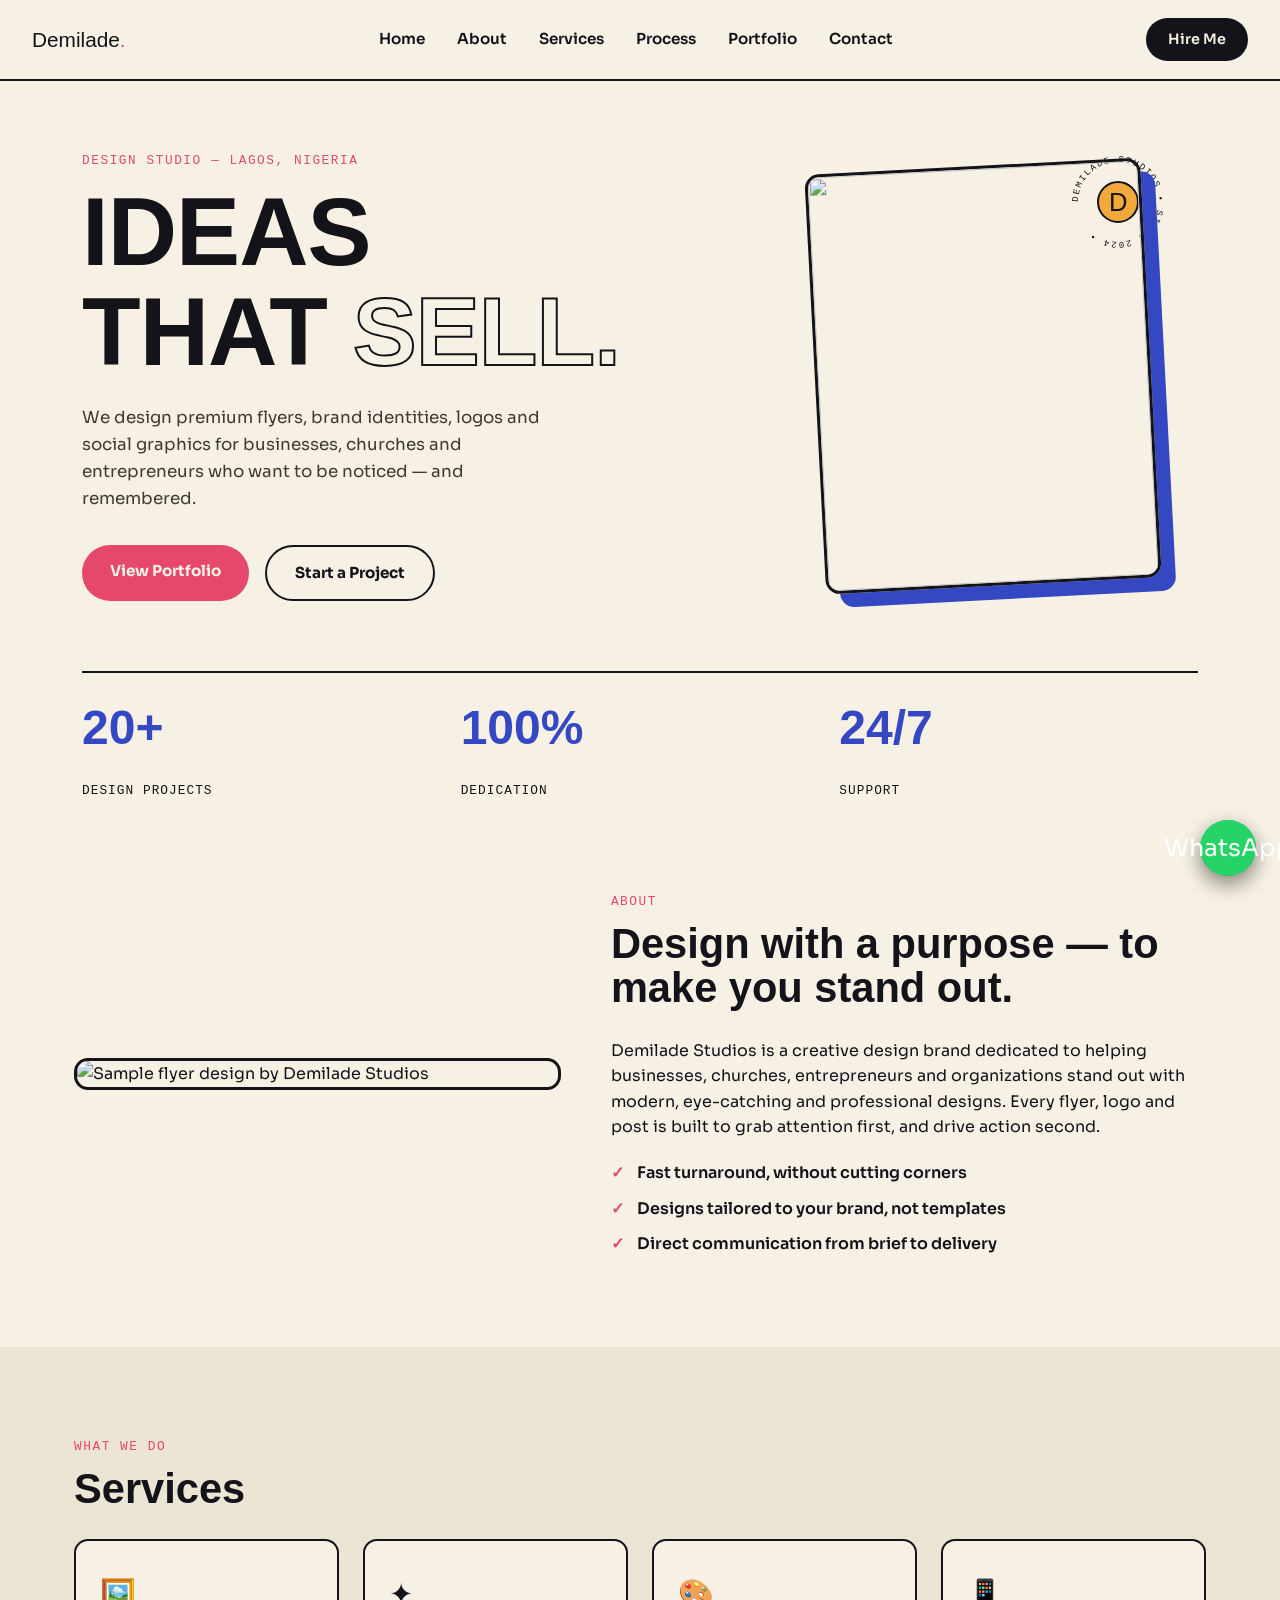
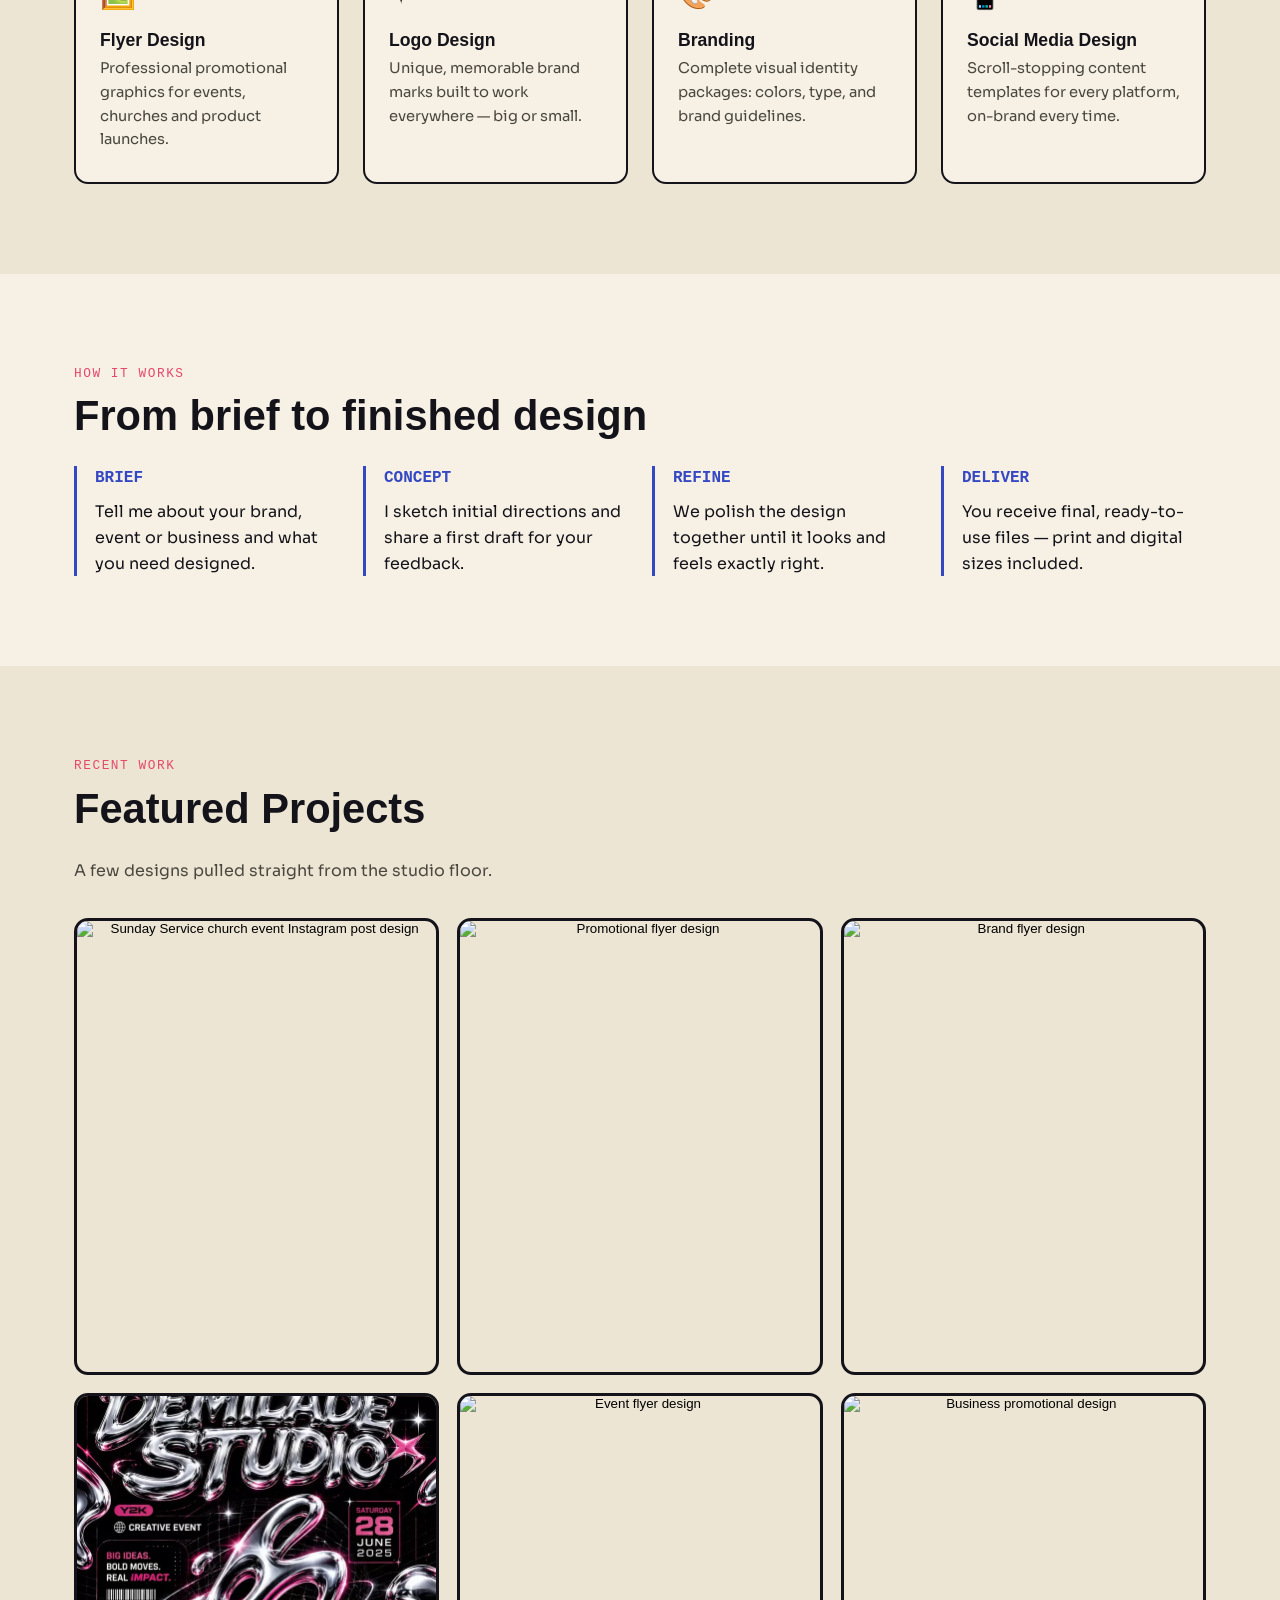
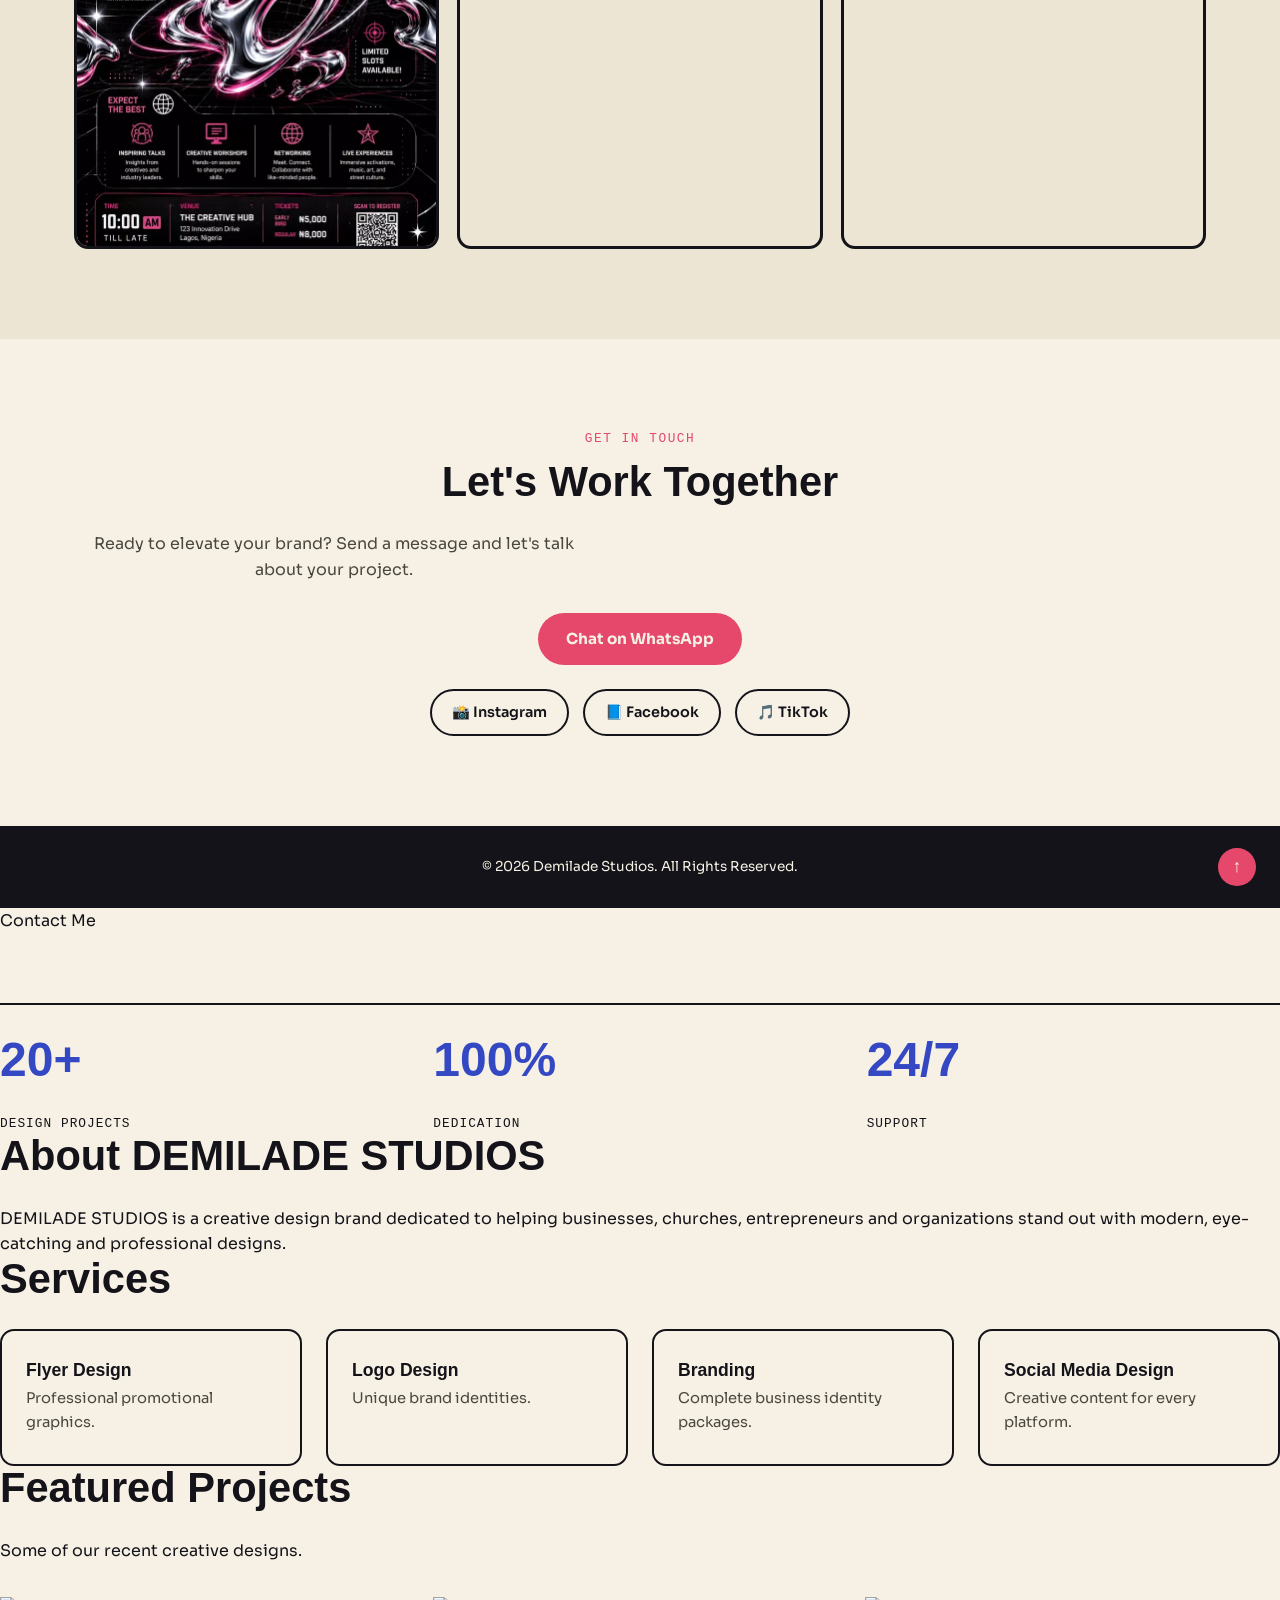
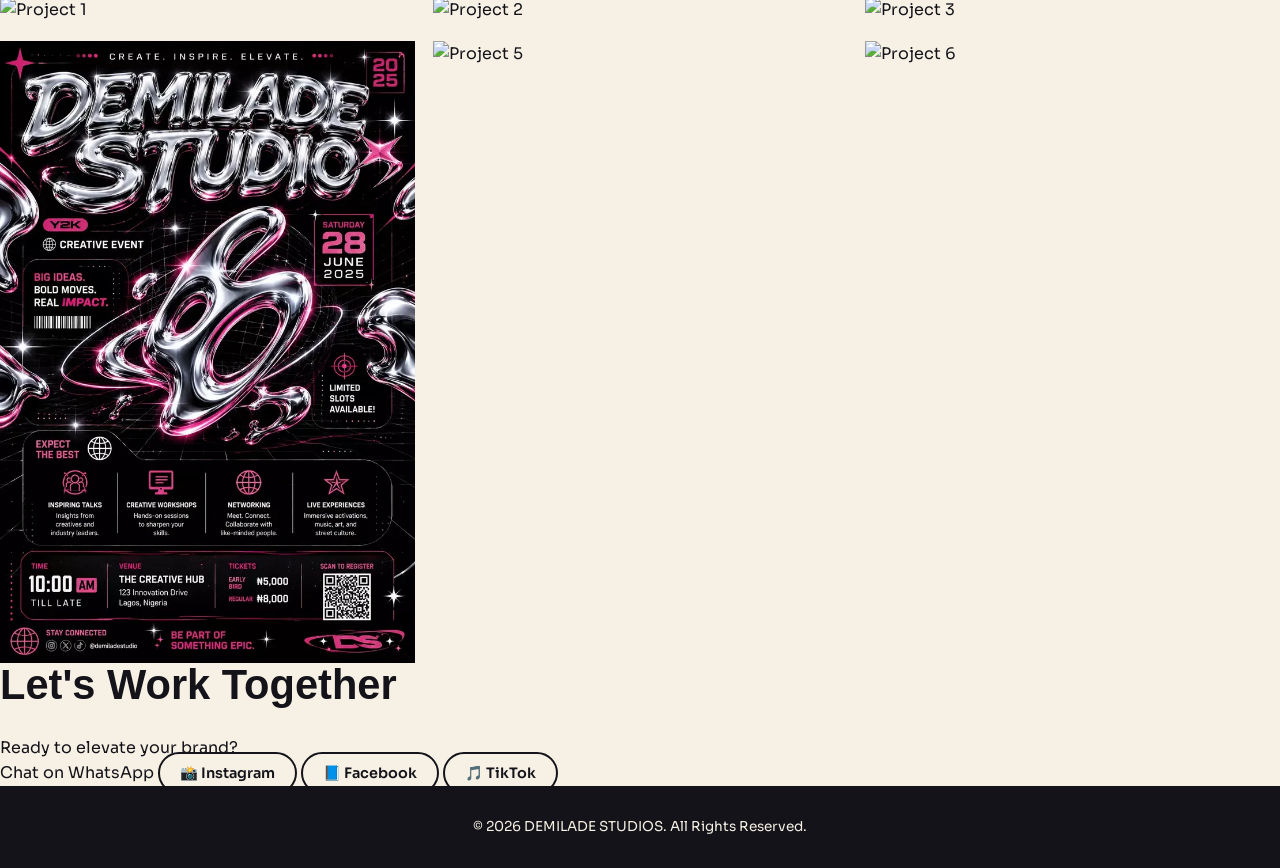
==== commit 3741784e: "Change Facebook link to new share URL Updated Facebook link to a new share URL." ====
--- a/index.html
+++ b/index.html
@@ -31,7 +31,7 @@
   "telephone": "+2348165118218",
   "sameAs": [
     "https://www.instagram.com/demiladestudios247/",
-    "https://www.facebook.com/DemiladeStudios247",
+    "https://www.facebook.com/https://www.facebook.com/share/14hHKQkTwS3/",
     "https://www.tiktok.com/@demilardestudios247"
   ]
 }
@@ -416,7 +416,7 @@
         </a>
         <a href="https://www.instagram.com/demiladestudios247/" class="contact-btn" target="_blank">📸 Instagram</a>
 
-<a href="https://www.facebook.com/DemiladeStudios247" class="contact-btn" target="_blank">📘 Facebook</a>
+<a href="https://www.facebook.com/https://www.facebook.com/share/14hHKQkTwS3/" class="contact-btn" target="_blank">📘 Facebook</a>
 
 <a href="https://www.tiktok.com/@demilardestudios247" class="contact-btn" target="_blank">🎵 TikTok</a>
 
--- a/style.css
+++ b/style.css
@@ -1,801 +1,384 @@
-/* ===========================
-   DEMILADE STUDIOS
-   Premium Agency Website
-   Part 1
-=========================== */
-
-*{
-    margin:0;
-    padding:0;
-    box-sizing:border-box;
-    scroll-behavior:smooth;
-}
-
-:root{
-
-    --bg:#050505;
-    --bg2:#111111;
-
-    --gold:#D4AF37;
-    --white:#ffffff;
-    --gray:#BDBDBD;
-
-    --radius:18px;
-
-    --transition:.35s ease;
-
-}
-
-body{
-
-    font-family:'Poppins',sans-serif;
-
-    background:var(--bg);
-
-    color:var(--white);
-
-    overflow-x:hidden;
-
-}
-
-/* Navigation */
-
-.header{
-
-    position:fixed;
-
-    top:0;
-
-    left:0;
-
-    width:100%;
-
-    padding:22px 9%;
-
-    display:flex;
-
-    justify-content:space-between;
-
-    align-items:center;
-
-    background:rgba(5,5,5,.75);
-
-    backdrop-filter:blur(18px);
-
-    z-index:1000;
-
-    border-bottom:1px solid rgba(255,255,255,.08);
-
-}
-
-.logo{
-
-    font-size:30px;
-
-    font-weight:800;
-
-    letter-spacing:2px;
-
-}
-
-.logo span{
-
-    color:var(--gold);
-
-}
-
-.nav-links{
-
-    display:flex;
-
-    list-style:none;
-
-    gap:35px;
-
-}
-
-.nav-links a{
-
-    color:white;
-
-    text-decoration:none;
-
-    font-weight:500;
-
-    transition:var(--transition);
-
-}
-
-.nav-links a:hover{
-
-    color:var(--gold);
-
-}
-
-.hire-btn{
-
-    text-decoration:none;
-
-    color:black;
-
-    background:var(--gold);
-
-    padding:13px 28px;
-
-    border-radius:50px;
-
-    font-weight:700;
-
-    transition:.3s;
-
-}
-
-.hire-btn:hover{
-
-    transform:translateY(-3px);
-
-    box-shadow:0 0 25px rgba(212,175,55,.45);
-
-}
-
-/* HERO */
-
-.hero{
-
-    min-height:100vh;
-
-    display:flex;
-
-    align-items:center;
-
-    justify-content:space-between;
-
-    gap:70px;
-
-    padding:140px 9% 70px;
-
-}
-
-.hero-content{
-
-    flex:1;
-
-}
-
-.welcome{
-
-    color:var(--gold);
-
-    font-weight:600;
-
-    letter-spacing:5px;
-
-    margin-bottom:18px;
-
-}
-
-.hero h1{
-
-    font-size:78px;
-
-    line-height:1.05;
-
-    font-weight:800;
-
-}
-
-.hero h1 span{
-
-    color:var(--gold);
-
-}
-
-.hero h2{
-
-    margin-top:25px;
-
-    font-size:28px;
-
-    color:white;
-
-}
-
-.hero-text{
-
-    margin-top:25px;
-
-    max-width:620px;
-
-    color:var(--gray);
-
-    line-height:1.9;
-
-    font-size:18px;
-
-}
-
-.hero-buttons{
-
-    display:flex;
-
-    gap:20px;
-
-    margin-top:40px;
-
-}
-
-.btn-primary{
-
-    text-decoration:none;
-
-    background:var(--gold);
-
-    color:black;
-
-    padding:16px 36px;
-
-    border-radius:50px;
-
-    font-weight:700;
-
-    transition:.3s;
-
-}
-
-.btn-primary:hover{
-
-    transform:translateY(-4px);
-
-    box-shadow:0 0 30px rgba(212,175,55,.45);
-
-}
-
-.btn-secondary{
-
-    text-decoration:none;
-
-    border:2px solid var(--gold);
-
-    color:white;
-
-    padding:16px 36px;
-
-    border-radius:50px;
-
-    font-weight:700;
-
-    transition:.3s;
-
-}
-
-.btn-secondary:hover{
-
-    background:var(--gold);
-
-    color:black;
-
-}
-
-.hero-image{
-
-    flex:1;
-
-    display:flex;
-
-    justify-content:center;
-
-    align-items:center;
-
-}
-
-.hero-image::before{
-
-    content:"";
-
-    width:430px;
-
-    height:430px;
-
-    border-radius:50%;
-
-    background:radial-gradient(circle,
-    rgba(212,175,55,.35),
-    transparent 70%);
-
-    filter:blur(10px);
-
-}
-
-/* Statistics */
-
-.stats{
-
-    display:grid;
-
-    grid-template-columns:repeat(3,1fr);
-
-    gap:30px;
-
-    padding:80px 9%;
-
-}
-
-.stat-box{
-
-    background:var(--bg2);
-
-    border:1px solid rgba(255,255,255,.06);
-
-    border-radius:var(--radius);
-
-    padding:40px;
-
-    text-align:center;
-
-    transition:.35s;
-
-}
-
-.stat-box:hover{
-
-    transform:translateY(-8px);
-
-    border-color:var(--gold);
-
-}
-
-.stat-box h2{
-
-    color:var(--gold);
-
-    font-size:42px;
-
-}
-
-.stat-box p{
-
-    margin-top:10px;
-
-    color:var(--gray);
-
-}
-/* ===========================
-   ABOUT
-=========================== */
-
-#about,
-#services,
-#portfolio,
-#contact{
-
-    padding:110px 9%;
-
-}
-
-#about h2,
-#services h2,
-#portfolio h2,
-#contact h2{
-
-    font-size:48px;
-
-    text-align:center;
-
-    color:var(--gold);
-
-    margin-bottom:30px;
-
-}
-
-#about p{
-
-    max-width:900px;
-
-    margin:auto;
-
-    text-align:center;
-
-    color:var(--gray);
-
-    font-size:18px;
-
-    line-height:1.9;
-
-}
-
-/* ===========================
-   SERVICES
-=========================== */
-
-.service-grid{
-
-    display:grid;
-
-    grid-template-columns:repeat(auto-fit,minmax(260px,1fr));
-
-    gap:30px;
-
-    margin-top:60px;
-
-}
-
-.card{
-
-    background:var(--bg2);
-
-    padding:40px 30px;
-
-    border-radius:18px;
-
-    border:1px solid rgba(255,255,255,.08);
-
-    transition:.35s;
-
-}
-
-.card:hover{
-
-    transform:translateY(-12px);
-
-    border-color:var(--gold);
-
-    box-shadow:0 0 25px rgba(212,175,55,.18);
-
-}
-
-.card h3{
-
-    color:var(--gold);
-
-    margin-bottom:15px;
-
-}
-
-.card p{
-
-    color:var(--gray);
-
-    line-height:1.8;
-
-}
-
-/* ===========================
-   PORTFOLIO
-=========================== */
-
-#portfolio p{
-
-    text-align:center;
-
-    color:var(--gray);
-
-    margin-top:15px;
-
-}
-
-/* ===========================
-   CONTACT
-=========================== */
-
-#contact{
-
-    text-align:center;
-
-}
-
-#contact p{
-
-    color:var(--gray);
-
-    margin:25px 0;
-
-}
-
-#contact a{
-
-    display:inline-block;
-
-    padding:18px 40px;
-
-    border-radius:50px;
-
-    background:var(--gold);
-
-    color:#000;
-
-    font-weight:700;
-
-    text-decoration:none;
-
-    transition:.3s;
-
-}
-
-#contact a:hover{
-
-    transform:translateY(-4px);
-
-    box-shadow:0 0 30px rgba(212,175,55,.35);
-
-}
-
-/* ===========================
-   FOOTER
-=========================== */
-
-footer{
-
-    padding:35px;
-
-    border-top:1px solid rgba(255,255,255,.08);
-
-    text-align:center;
-
-    color:var(--gray);
-
-}
-
-/* ===========================
-   SCROLLBAR
-=========================== */
-
-::-webkit-scrollbar{
-
-    width:10px;
-
-}
-
-::-webkit-scrollbar-track{
-
-    background:#111;
-
-}
-
-::-webkit-scrollbar-thumb{
-
-    background:var(--gold);
-
-    border-radius:30px;
-
-}
-
-/* ===========================
-   RESPONSIVE
-=========================== */
-
-@media(max-width:992px){
-
-.header{
-
-padding:20px 5%;
-
-}
-
-.hero{
-
-flex-direction:column;
-
-text-align:center;
-
-padding-top:160px;
-
-}
-
-.hero h1{
-
-font-size:58px;
-
-}
-
-.hero-buttons{
-
-justify-content:center;
-
-}
-
-.stats{
-
-grid-template-columns:1fr;
-
-}
-
-.nav-links{
-
-display:none;
-
-}
-
-}
-
-@media(max-width:600px){
-
-.hero h1{
-
-font-size:42px;
-
-}
-
-.hero h2{
-
-font-size:22px;
-
-}
-
-#about h2,
-#services h2,
-#portfolio h2,
-#contact h2{
-
-font-size:34px;
-
-}
-
-.logo{
-
-font-size:22px;
-
-}
-
-.hire-btn{
-
-padding:12px 20px;
-
-}
-
-   }
-/* ===========================
-   MOBILE MENU
-=========================== */
-
-.menu-toggle{
-
-display:none;
-
-font-size:32px;
-
-cursor:pointer;
-
-color:var(--gold);
-
-}
-
-@media(max-width:992px){
-
-.menu-toggle{
-
-display:block;
-
-}
-
-.nav-links{
-
-display:none;
-
-position:absolute;
-
-top:90px;
-
-right:5%;
-
-width:250px;
-
-background:#111;
-
-border:1px solid rgba(255,255,255,.08);
-
-border-radius:15px;
-
-padding:20px;
-
-flex-direction:column;
-
-gap:20px;
-
-}
-
-.nav-links.active{
-
-display:flex;
-
-}
-
-   }
-/* Portfolio */
-
-.portfolio-grid{
-
-display:grid;
-
-grid-template-columns:repeat(auto-fit,minmax(280px,1fr));
-
-gap:25px;
-
-margin-top:50px;
-
-}
-
-.portfolio-card{
-
-height:220px;
-
-background:#151515;
-
-border:2px solid rgba(212,175,55,.25);
-
-border-radius:18px;
-
-display:flex;
-
-justify-content:center;
-
-align-items:center;
-
-font-size:22px;
-
-font-weight:600;
-
-color:var(--gold);
-
-transition:.35s;
-
-cursor:pointer;
-
-}
-
-.portfolio-card:hover{
-
-transform:translateY(-10px);
-
-border-color:var(--gold);
-
-box-shadow:0 0 25px rgba(212,175,55,.25);
-
-}
-.whatsapp-float{
-
-position:fixed;
-
-bottom:25px;
-
-right:25px;
-
-background:#25D366;
-
-color:white;
-
-padding:15px 25px;
-
-border-radius:50px;
-
-text-decoration:none;
-
-font-weight:700;
-
-z-index:999;
-
-box-shadow:0 10px 25px rgba(0,0,0,.3);
-
-transition:.3s;
-
-}
-
-.whatsapp-float:hover{
-
-transform:translateY(-5px);
-
-   }
+/* ===== Tokens ===== */
+:root {
+  --ink: #14131a;
+  --paper: #f6f1e4;
+  --paper-dim: #ece5d3;
+  --marigold: #f2a93b;
+  --pink: #e5486b;
+  --cobalt: #3548c4;
+  --font-display: 'Archivo Black', sans-serif;
+  --font-body: 'Sora', sans-serif;
+  --font-mono: 'Space Mono', monospace;
+  --radius: 14px;
+  --max-width: 1180px;
+}
+
+* { margin: 0; padding: 0; box-sizing: border-box; }
+
+html { scroll-behavior: smooth; }
+
+body {
+  background: var(--paper);
+  color: var(--ink);
+  font-family: var(--font-body);
+  line-height: 1.6;
+  overflow-x: hidden;
+}
+
+img { max-width: 100%; display: block; }
+
+.skip-link {
+  position: absolute;
+  left: -999px;
+  top: 0;
+  background: var(--ink);
+  color: var(--paper);
+  padding: 12px 18px;
+  z-index: 999;
+}
+.skip-link:focus { left: 10px; top: 10px; }
+
+a { text-decoration: none; color: inherit; }
+:focus-visible { outline: 3px solid var(--cobalt); outline-offset: 3px; }
+
+.eyebrow {
+  font-family: var(--font-mono);
+  text-transform: uppercase;
+  letter-spacing: 0.12em;
+  font-size: 0.8rem;
+  color: var(--pink);
+  margin-bottom: 10px;
+}
+
+.section-inner { max-width: var(--max-width); margin: 0 auto; padding: 0 24px; }
+.section { padding: 90px 0; }
+.section-alt { background: var(--paper-dim); }
+.section-sub { color: #4a473f; max-width: 520px; margin-top: 8px; }
+
+h1, h2, h3 { font-family: var(--font-display); line-height: 1.05; }
+h2 { font-size: clamp(1.9rem, 4vw, 2.6rem); margin-bottom: 28px; }
+
+/* ===== Reveal on scroll ===== */
+.reveal { opacity: 0; transform: translateY(24px); transition: opacity 0.7s ease, transform 0.7s ease; }
+.reveal.is-visible { opacity: 1; transform: translateY(0); }
+@media (prefers-reduced-motion: reduce) {
+  .reveal { opacity: 1; transform: none; transition: none; }
+  html { scroll-behavior: auto; }
+}
+
+/* ===== Header ===== */
+.header {
+  position: sticky;
+  top: 0;
+  z-index: 100;
+  display: flex;
+  align-items: center;
+  justify-content: space-between;
+  padding: 18px 32px;
+  background: rgba(246, 241, 228, 0.88);
+  backdrop-filter: blur(10px);
+  border-bottom: 2px solid var(--ink);
+}
+
+.logo { font-family: var(--font-display); font-size: 1.3rem; }
+.logo span { color: var(--pink); }
+
+nav { display: flex; align-items: center; }
+
+.nav-links {
+  display: flex;
+  gap: 32px;
+  list-style: none;
+  font-weight: 600;
+  font-size: 0.95rem;
+}
+
+.nav-links a { position: relative; padding-bottom: 4px; }
+.nav-links a::after {
+  content: '';
+  position: absolute;
+  left: 0; bottom: 0;
+  width: 0; height: 2px;
+  background: var(--pink);
+  transition: width 0.25s ease;
+}
+.nav-links a:hover::after { width: 100%; }
+
+.hire-btn {
+  background: var(--ink);
+  color: var(--paper);
+  padding: 10px 22px;
+  border-radius: 999px;
+  font-weight: 600;
+  font-size: 0.9rem;
+  transition: transform 0.2s ease, background 0.2s ease;
+}
+.hire-btn:hover { background: var(--pink); transform: translateY(-2px); }
+
+.menu-toggle {
+  display: none;
+  flex-direction: column;
+  gap: 5px;
+  background: none;
+  border: none;
+  cursor: pointer;
+  padding: 6px;
+}
+.menu-toggle span { width: 24px; height: 2px; background: var(--ink); transition: 0.3s; }
+.menu-toggle[aria-expanded="true"] span:nth-child(1) { transform: translateY(7px) rotate(45deg); }
+.menu-toggle[aria-expanded="true"] span:nth-child(2) { opacity: 0; }
+.menu-toggle[aria-expanded="true"] span:nth-child(3) { transform: translateY(-7px) rotate(-45deg); }
+
+/* ===== Hero ===== */
+.hero { padding: 70px 32px 0; max-width: var(--max-width); margin: 0 auto; }
+
+.hero-grid {
+  display: grid;
+  grid-template-columns: 1.2fr 0.8fr;
+  gap: 40px;
+  align-items: center;
+}
+
+.poster-title {
+  font-size: clamp(3rem, 8vw, 6rem);
+  text-transform: uppercase;
+  letter-spacing: -0.01em;
+}
+.poster-title .outline {
+  -webkit-text-stroke: 2px var(--ink);
+  color: transparent;
+}
+
+.hero-text { max-width: 460px; margin: 22px 0 32px; font-size: 1.05rem; color: #3d3a33; }
+
+.hero-buttons { display: flex; gap: 16px; flex-wrap: wrap; }
+
+.btn-primary, .btn-secondary {
+  display: inline-block;
+  padding: 14px 28px;
+  border-radius: 999px;
+  font-weight: 700;
+  font-size: 0.95rem;
+  transition: transform 0.2s ease, box-shadow 0.2s ease;
+}
+.btn-primary { background: var(--pink); color: var(--paper); }
+.btn-primary:hover { transform: translateY(-3px); box-shadow: 0 10px 20px rgba(229,72,107,0.35); }
+.btn-secondary { border: 2px solid var(--ink); }
+.btn-secondary:hover { background: var(--ink); color: var(--paper); transform: translateY(-3px); }
+
+.hero-visual { position: relative; display: flex; justify-content: center; align-items: center; }
+
+.poster-stack {
+  width: 78%;
+  aspect-ratio: 4/5;
+  border-radius: var(--radius);
+  overflow: hidden;
+  border: 3px solid var(--ink);
+  box-shadow: 14px 14px 0 var(--cobalt);
+  rotate: -3deg;
+}
+.poster-stack img { width: 100%; height: 100%; object-fit: cover; }
+
+.stamp {
+  position: absolute;
+  top: -18px;
+  right: 6%;
+  width: 108px;
+  height: 108px;
+  animation: spin 16s linear infinite;
+}
+@media (prefers-reduced-motion: reduce) { .stamp { animation: none; } }
+.stamp-ring text { fill: var(--ink); font-family: var(--font-mono); }
+.stamp-center {
+  position: absolute;
+  top: 50%; left: 50%;
+  transform: translate(-50%, -50%);
+  font-family: var(--font-display);
+  font-size: 1.6rem;
+  background: var(--marigold);
+  border-radius: 50%;
+  width: 42px; height: 42px;
+  display: flex; align-items: center; justify-content: center;
+  border: 2px solid var(--ink);
+}
+@keyframes spin { to { transform: rotate(360deg); } }
+
+/* ===== Stats ===== */
+.stats {
+  display: grid;
+  grid-template-columns: repeat(3, 1fr);
+  gap: 20px;
+  margin: 70px 0 0;
+  border-top: 2px solid var(--ink);
+  padding-top: 30px;
+}
+.stat-box h2 { font-size: clamp(2rem, 5vw, 3rem); color: var(--cobalt); }
+.stat-box p { font-family: var(--font-mono); font-size: 0.8rem; text-transform: uppercase; letter-spacing: 0.08em; }
+
+/* ===== About ===== */
+.about-grid { display: grid; grid-template-columns: 0.9fr 1.1fr; gap: 50px; align-items: center; }
+.about-image img { border-radius: var(--radius); border: 3px solid var(--ink); }
+.about-list { list-style: none; margin-top: 20px; display: flex; flex-direction: column; gap: 10px; }
+.about-list li { padding-left: 26px; position: relative; font-weight: 600; }
+.about-list li::before { content: '✓'; position: absolute; left: 0; color: var(--pink); }
+
+/* ===== Services ===== */
+.service-grid {
+  display: grid;
+  grid-template-columns: repeat(auto-fit, minmax(230px, 1fr));
+  gap: 24px;
+}
+.card {
+  background: var(--paper);
+  border: 2px solid var(--ink);
+  border-radius: var(--radius);
+  padding: 30px 24px;
+  transition: transform 0.25s ease, box-shadow 0.25s ease;
+}
+.card:hover { transform: translateY(-6px); box-shadow: 8px 8px 0 var(--marigold); }
+.card-icon { font-size: 1.8rem; display: block; margin-bottom: 14px; }
+.card h3 { font-size: 1.1rem; margin-bottom: 8px; }
+.card p { font-size: 0.92rem; color: #4a473f; }
+
+/* ===== Process ===== */
+.process-grid {
+  display: grid;
+  grid-template-columns: repeat(auto-fit, minmax(220px, 1fr));
+  gap: 24px;
+}
+.process-step {
+  border-left: 3px solid var(--cobalt);
+  padding-left: 18px;
+}
+.step-mark {
+  font-family: var(--font-mono);
+  text-transform: uppercase;
+  font-weight: 700;
+  color: var(--cobalt);
+  display: block;
+  margin-bottom: 8px;
+}
+
+/* ===== Portfolio ===== */
 .portfolio-container {
-    display: grid;
-    grid-template-columns: repeat(auto-fit, minmax(250px, 1fr));
+  display: grid;
+  grid-template-columns: repeat(3, 1fr);
+  gap: 18px;
+  margin-top: 34px;
+}
+.portfolio-item {
+  border: none;
+  background: none;
+  padding: 0;
+  cursor: pointer;
+  border-radius: var(--radius);
+  overflow: hidden;
+  border: 3px solid var(--ink);
+  aspect-ratio: 4/5;
+}
+.portfolio-item img { width: 100%; height: 100%; object-fit: cover; transition: transform 0.4s ease; }
+.portfolio-item:hover img { transform: scale(1.08) rotate(1deg); }
+
+/* ===== Lightbox ===== */
+.lightbox {
+  position: fixed; inset: 0;
+  background: rgba(20,19,26,0.92);
+  display: none;
+  align-items: center; justify-content: center;
+  z-index: 200;
+  padding: 40px;
+}
+.lightbox.is-open { display: flex; }
+.lightbox img { max-height: 88vh; border-radius: 10px; }
+.lightbox-close {
+  position: absolute; top: 24px; right: 32px;
+  background: none; border: none;
+  color: var(--paper); font-size: 2.4rem;
+  cursor: pointer; line-height: 1;
+}
+
+/* ===== Contact ===== */
+.contact-section { text-align: center; }
+.contact-actions { margin-top: 30px; display: flex; flex-direction: column; align-items: center; gap: 24px; }
+.social-links { display: flex; gap: 14px; flex-wrap: wrap; justify-content: center; }
+.contact-btn {
+  border: 2px solid var(--ink);
+  border-radius: 999px;
+  padding: 10px 20px;
+  font-weight: 600;
+  font-size: 0.9rem;
+  transition: background 0.2s ease, color 0.2s ease, transform 0.2s ease;
+}
+.contact-btn:hover { background: var(--ink); color: var(--paper); transform: translateY(-2px); }
+
+/* ===== Footer ===== */
+footer {
+  text-align: center;
+  padding: 30px;
+  background: var(--ink);
+  color: var(--paper);
+  font-size: 0.85rem;
+  position: relative;
+}
+#back-to-top {
+  position: absolute;
+  right: 24px; top: 50%;
+  transform: translateY(-50%);
+  background: var(--pink);
+  color: var(--paper);
+  border: none;
+  width: 38px; height: 38px;
+  border-radius: 50%;
+  cursor: pointer;
+  font-size: 1.1rem;
+}
+
+/* ===== WhatsApp float ===== */
+.whatsapp-float {
+  position: fixed;
+  bottom: 24px; right: 24px;
+  background: #25d366;
+  color: white;
+  width: 56px; height: 56px;
+  border-radius: 50%;
+  display: flex; align-items: center; justify-content: center;
+  font-size: 1.5rem;
+  box-shadow: 0 8px 20px rgba(0,0,0,0.25);
+  z-index: 90;
+  transition: transform 0.2s ease;
+}
+.whatsapp-float:hover { transform: scale(1.08); }
+
+/* ===== Responsive ===== */
+@media (max-width: 860px) {
+  .hero-grid { grid-template-columns: 1fr; }
+  .about-grid { grid-template-columns: 1fr; }
+  .hero-visual { order: -1; margin-bottom: 20px; }
+  .poster-stack { width: 60%; margin: 0 auto; }
+}
+
+@media (max-width: 720px) {
+  .menu-toggle { display: flex; }
+  .nav-links {
+    position: fixed;
+    top: 68px; right: 0;
+    background: var(--paper);
+    flex-direction: column;
+    width: 220px;
+    padding: 24px;
     gap: 20px;
-    padding: 20px;
-}
-.portfolio-container img {
-    width: 100%;
-    height: 220px;
-    object-fit: contain;
-    background: #000000;
-    border-radius: 10px;
-    display: block;
-    padding: 8px;
-}
+    border: 2px solid var(--ink);
+    border-radius: var(--radius) 0 0 var(--radius);
+    transform: translateX(100%);
+    transition: transform 0.3s ease;
+  }
+  .nav-links.is-open { transform: translateX(0); }
+  .hire-btn { display: none; }
+  .stats { grid-template-columns: 1fr; text-align: center; }
+  .portfolio-container { grid-template-columns: repeat(2, 1fr); }
+}
+
+@media (max-width: 480px) {
+  .header { padding: 14px 18px; }
+  .portfolio-container { grid-template-columns: 1fr; }
+}
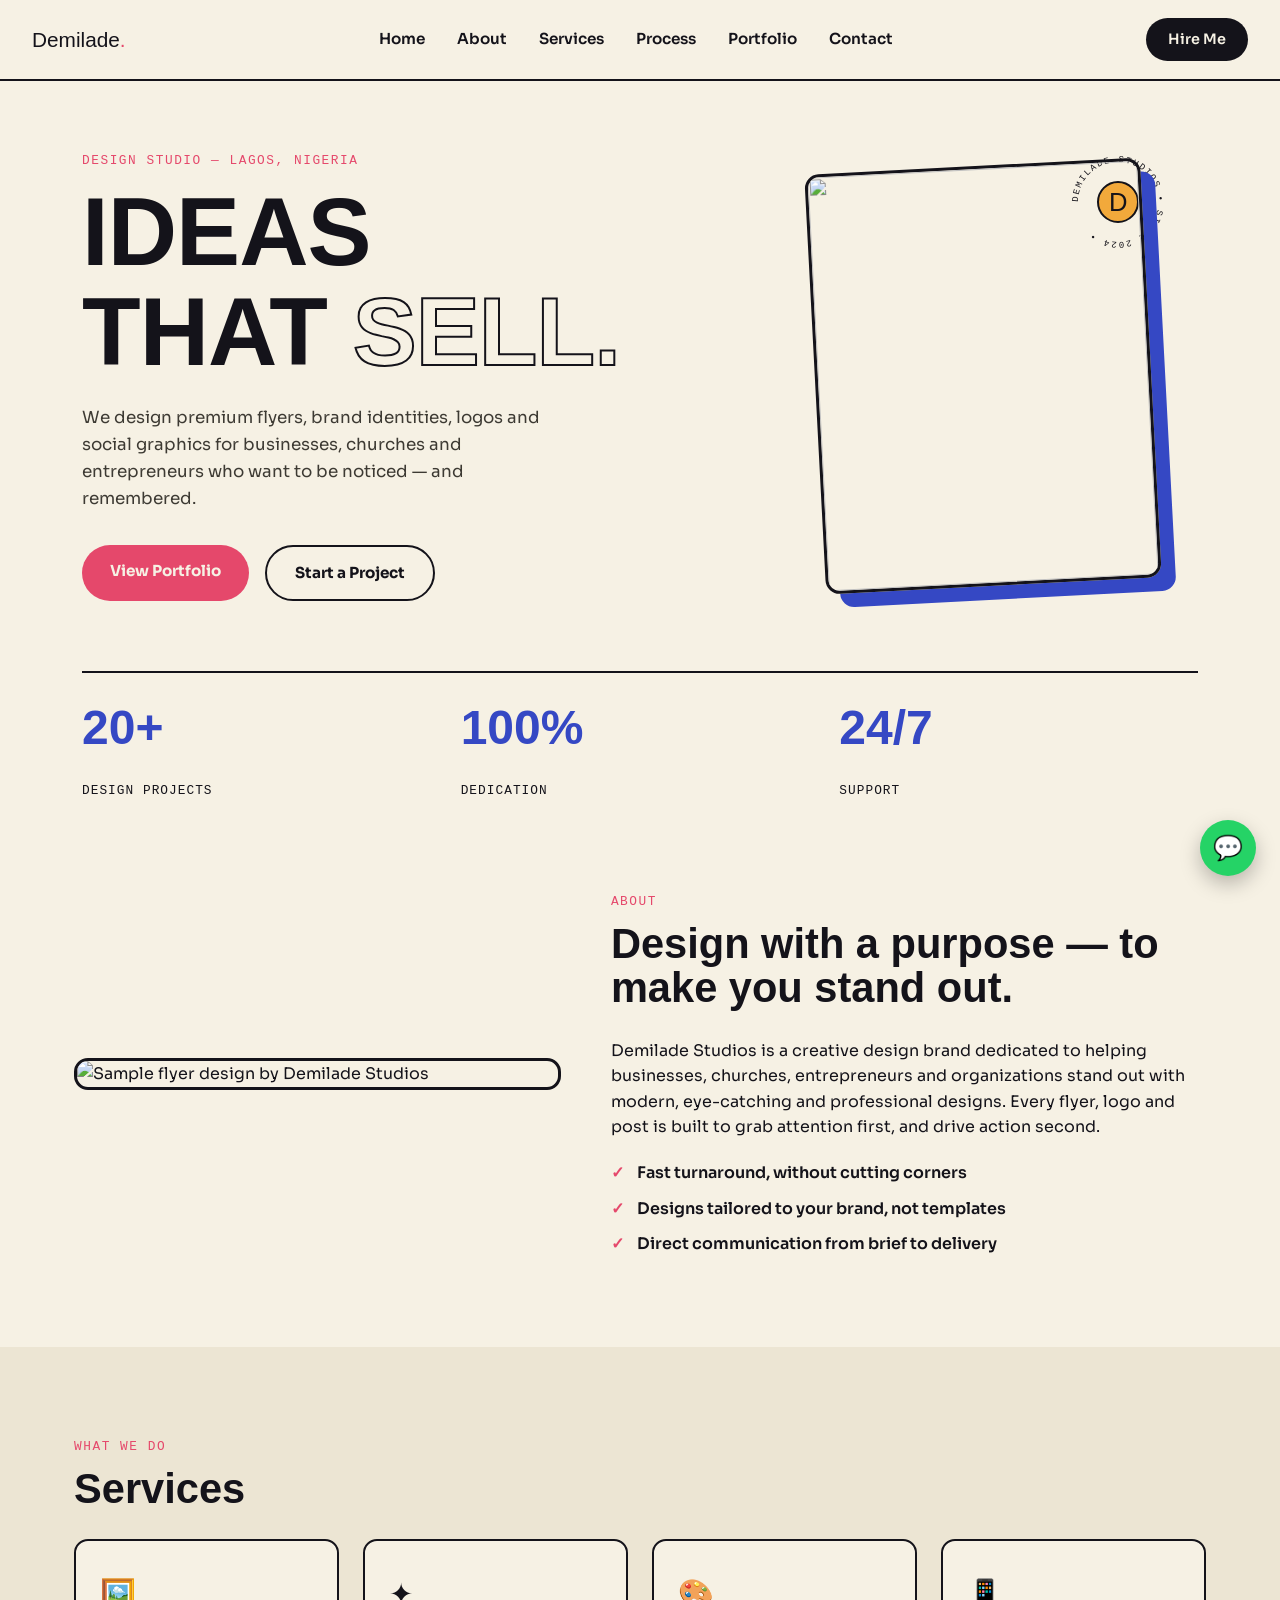
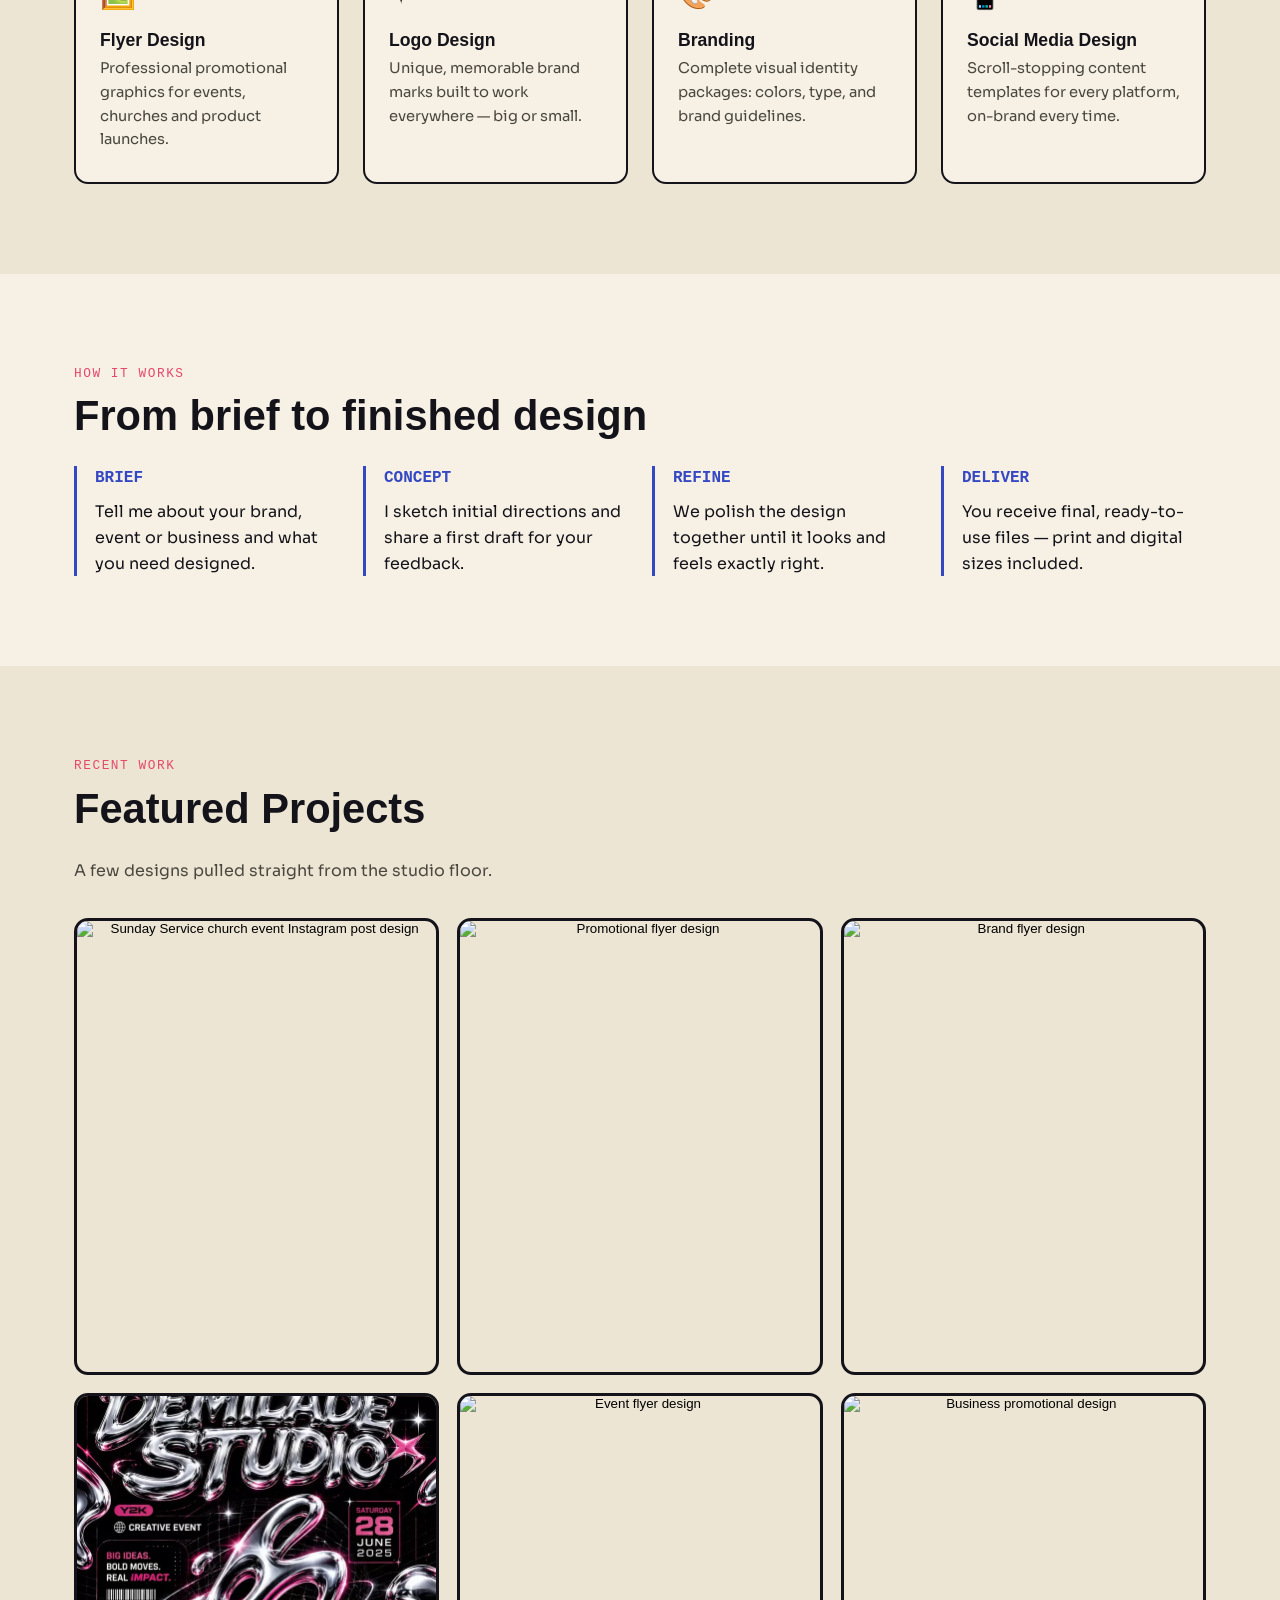
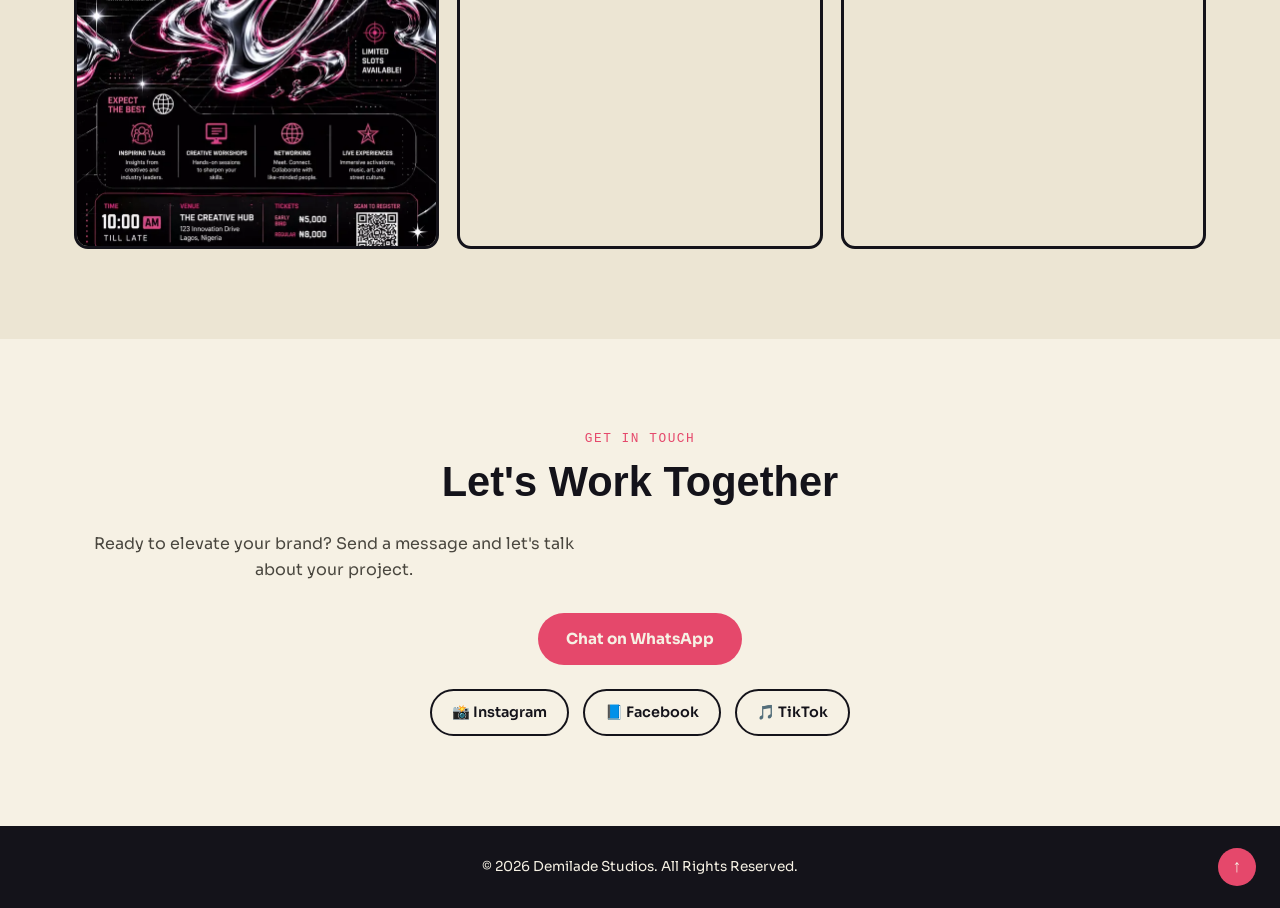
==== commit 5a4335cf: "Fix Facebook link in index.html" ====
--- a/index.html
+++ b/index.html
@@ -31,7 +31,7 @@
   "telephone": "+2348165118218",
   "sameAs": [
     "https://www.instagram.com/demiladestudios247/",
-    "https://www.facebook.com/https://www.facebook.com/share/14hHKQkTwS3/",
+    "https://www.facebook.com/share/14hHKQkTwS3/",
     "https://www.tiktok.com/@demilardestudios247"
   ]
 }
@@ -238,7 +238,7 @@
       <a href="https://wa.me/2348165118218" class="btn-primary" target="_blank" rel="noopener">Chat on WhatsApp</a>
       <div class="social-links">
         <a href="https://www.instagram.com/demiladestudios247/" class="contact-btn" target="_blank" rel="noopener">📸 Instagram</a>
-        <a href="https://www.facebook.com/DemiladeStudios247" class="contact-btn" target="_blank" rel="noopener">📘 Facebook</a>
+        <a href="https://www.facebook.com/share/14hHKQkTwS3/" class="contact-btn" target="_blank" rel="noopener">📘 Facebook</a>
         <a href="https://www.tiktok.com/@demilardestudios247" class="contact-btn" target="_blank" rel="noopener">🎵 TikTok</a>
       </div>
     </div>
@@ -263,184 +263,5 @@
 
 <script src="script.js"></script>
 </body>
-</html>
-
-                    Contact Me
-
-                </a>
-
-            </div>
-
-        </div>
-
-        <div class="hero-image">
-
-            <!-- Design Illustration Goes Here -->
-
-        </div>
-
-    </section>
-
-
-    <!-- Statistics -->
-
-    <section class="stats">
-
-        <div class="stat-box">
-
-            <h2>20+</h2>
-
-            <p>Design Projects</p>
-
-        </div>
-
-        <div class="stat-box">
-
-            <h2>100%</h2>
-
-            <p>Dedication</p>
-
-        </div>
-
-        <div class="stat-box">
-
-            <h2>24/7</h2>
-
-            <p>Support</p>
-
-        </div>
-
-    </section>
-
-
-    <!-- About -->
-
-    <section id="about">
-
-        <h2>About DEMILADE STUDIOS</h2>
-
-        <p>
-
-            DEMILADE STUDIOS is a creative design brand
-            dedicated to helping businesses, churches,
-            entrepreneurs and organizations stand out with
-            modern, eye-catching and professional designs.
-
-        </p>
-
-    </section>
-
-
-    <!-- Services -->
-
-    <section id="services">
-
-        <h2>Services</h2>
-
-        <div class="service-grid">
-
-            <div class="card">
-
-                <h3>Flyer Design</h3>
-
-                <p>Professional promotional graphics.</p>
-
-            </div>
-
-            <div class="card">
-
-                <h3>Logo Design</h3>
-
-                <p>Unique brand identities.</p>
-
-            </div>
-
-            <div class="card">
-
-                <h3>Branding</h3>
-
-                <p>Complete business identity packages.</p>
-
-            </div>
-
-            <div class="card">
-
-                <h3>Social Media Design</h3>
-
-                <p>Creative content for every platform.</p>
-
-            </div>
-
-        </div>
-
-    </section>
-
-
-    <!-- Portfolio -->
-<section id="portfolio">
-
-    <h2>Featured Projects</h2>
-
-    <p>Some of our recent creative designs.</p>
-
-    <div class="portfolio-container">
-    <img src="assets/images/Sunday Service Church Event Instagram Post_20260712_150805_0000(0).png" alt="Project 1">
-    <img src="assets/images/db900818b784a6b54c7d6b0e38772ce9.png" alt="Project 2">
-    <img src="assets/images/d127765fa1d0d9692229174c1cb5711e.png" alt="Project 3">
-    <img src="assets/images/9a35a9493b8b89577bde5d348157a441.png" alt="Project 4">
-    <img src="assets/images/fbbab903a624b2be37ab372b4772fe93.png" alt="Project 5">
-    <img src="assets/images/caff1c42802f029ad9497b9f9922039f.png" alt="Project 6">
-
-
-    </div>
-
-</section>
-
-
-    <!-- Contact -->
-
-    <section id="contact">
-
-        <h2>Let's Work Together</h2>
-
-        <p>
-
-            Ready to elevate your brand?
-
-        </p>
-
-        <a https://wa.me/2348165118218>
-
-            Chat on WhatsApp
-
-        </a>
-        <a href="https://www.instagram.com/demiladestudios247/" class="contact-btn" target="_blank">📸 Instagram</a>
-
-<a href="https://www.facebook.com/https://www.facebook.com/share/14hHKQkTwS3/" class="contact-btn" target="_blank">📘 Facebook</a>
-
-<a href="https://www.tiktok.com/@demilardestudios247" class="contact-btn" target="_blank">🎵 TikTok</a>
-
-    </section>
-
-
-    <!-- Footer -->
-
-    <footer>
-
-        <p>
-
-            © 2026 DEMILADE STUDIOS.
-
-            All Rights Reserved.
-
-        </p>
-
-    </footer>
-
-    <script src="script.js"></script>
-<a href="https://wa.me/2348165118218" class="whatsapp-float" target="_blank">
-    WhatsApp
-</a>
-</body>
-
-</html>
+  </html>
+    
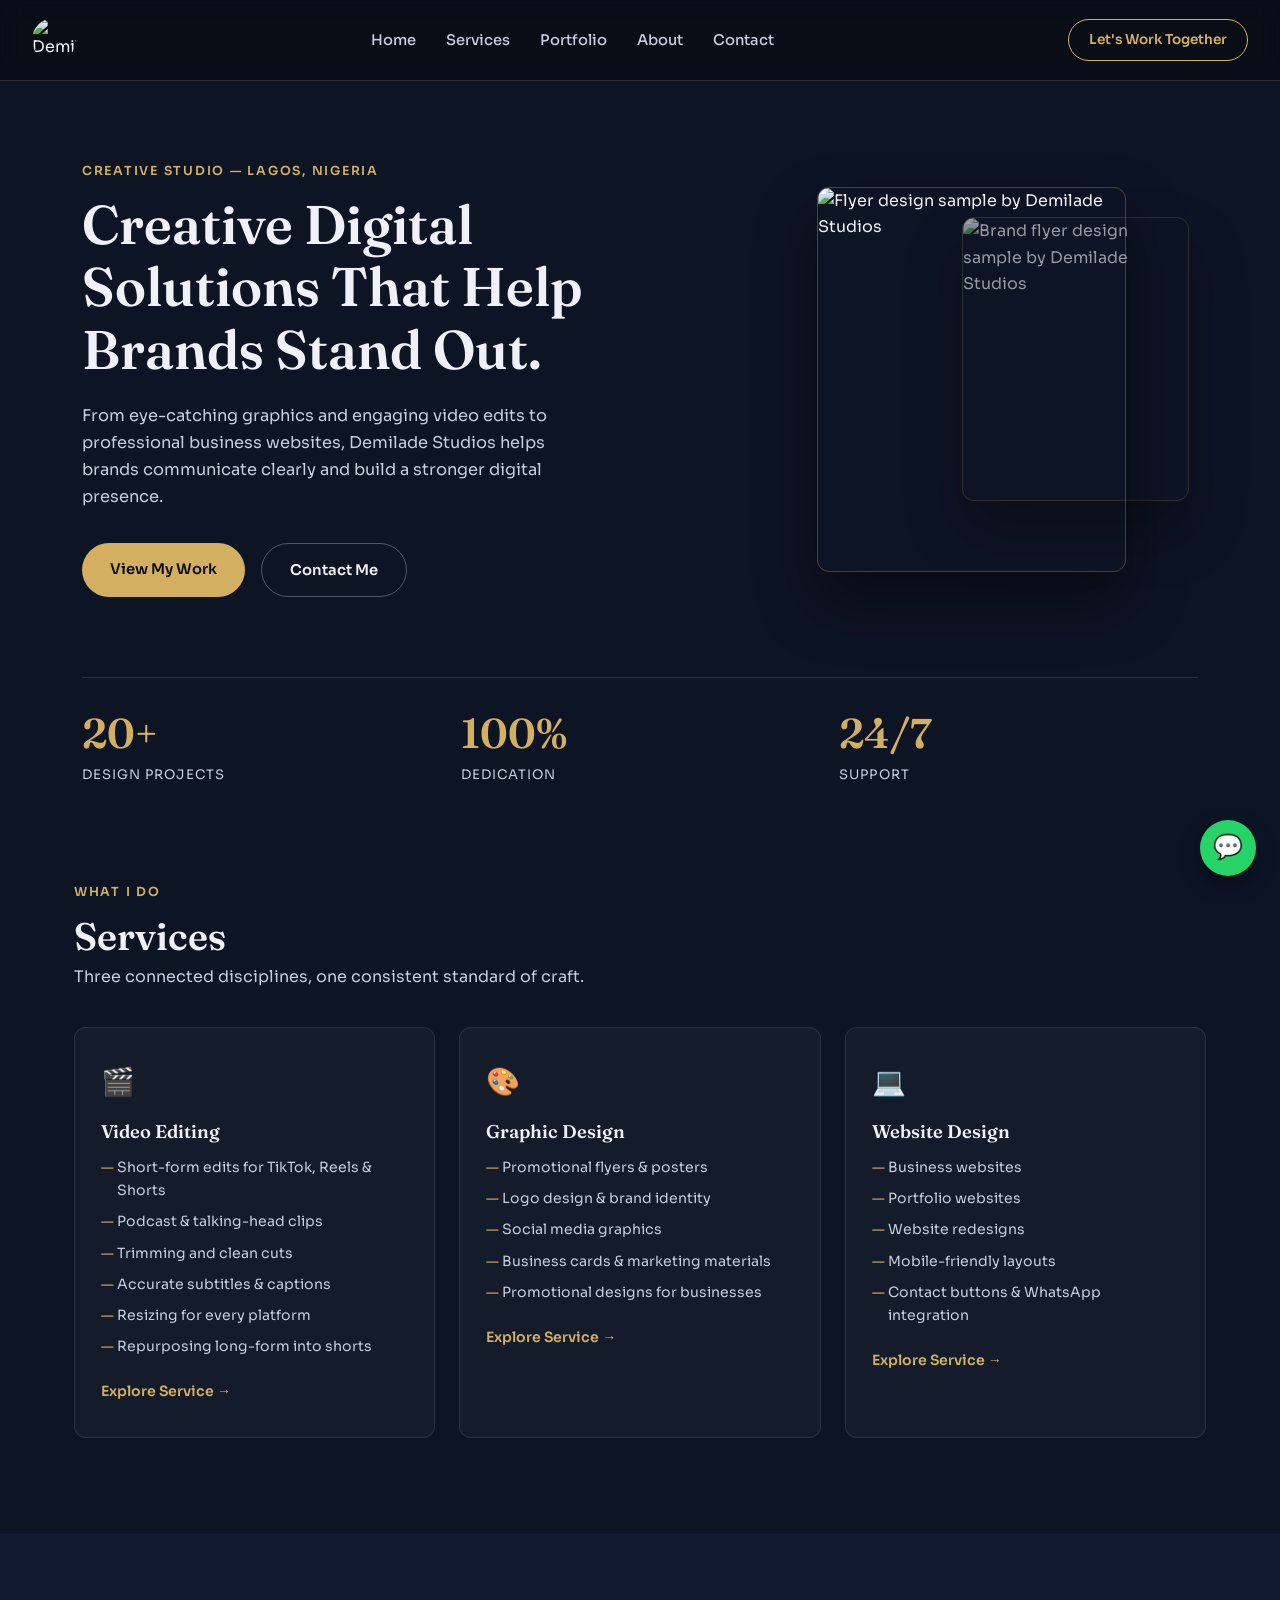
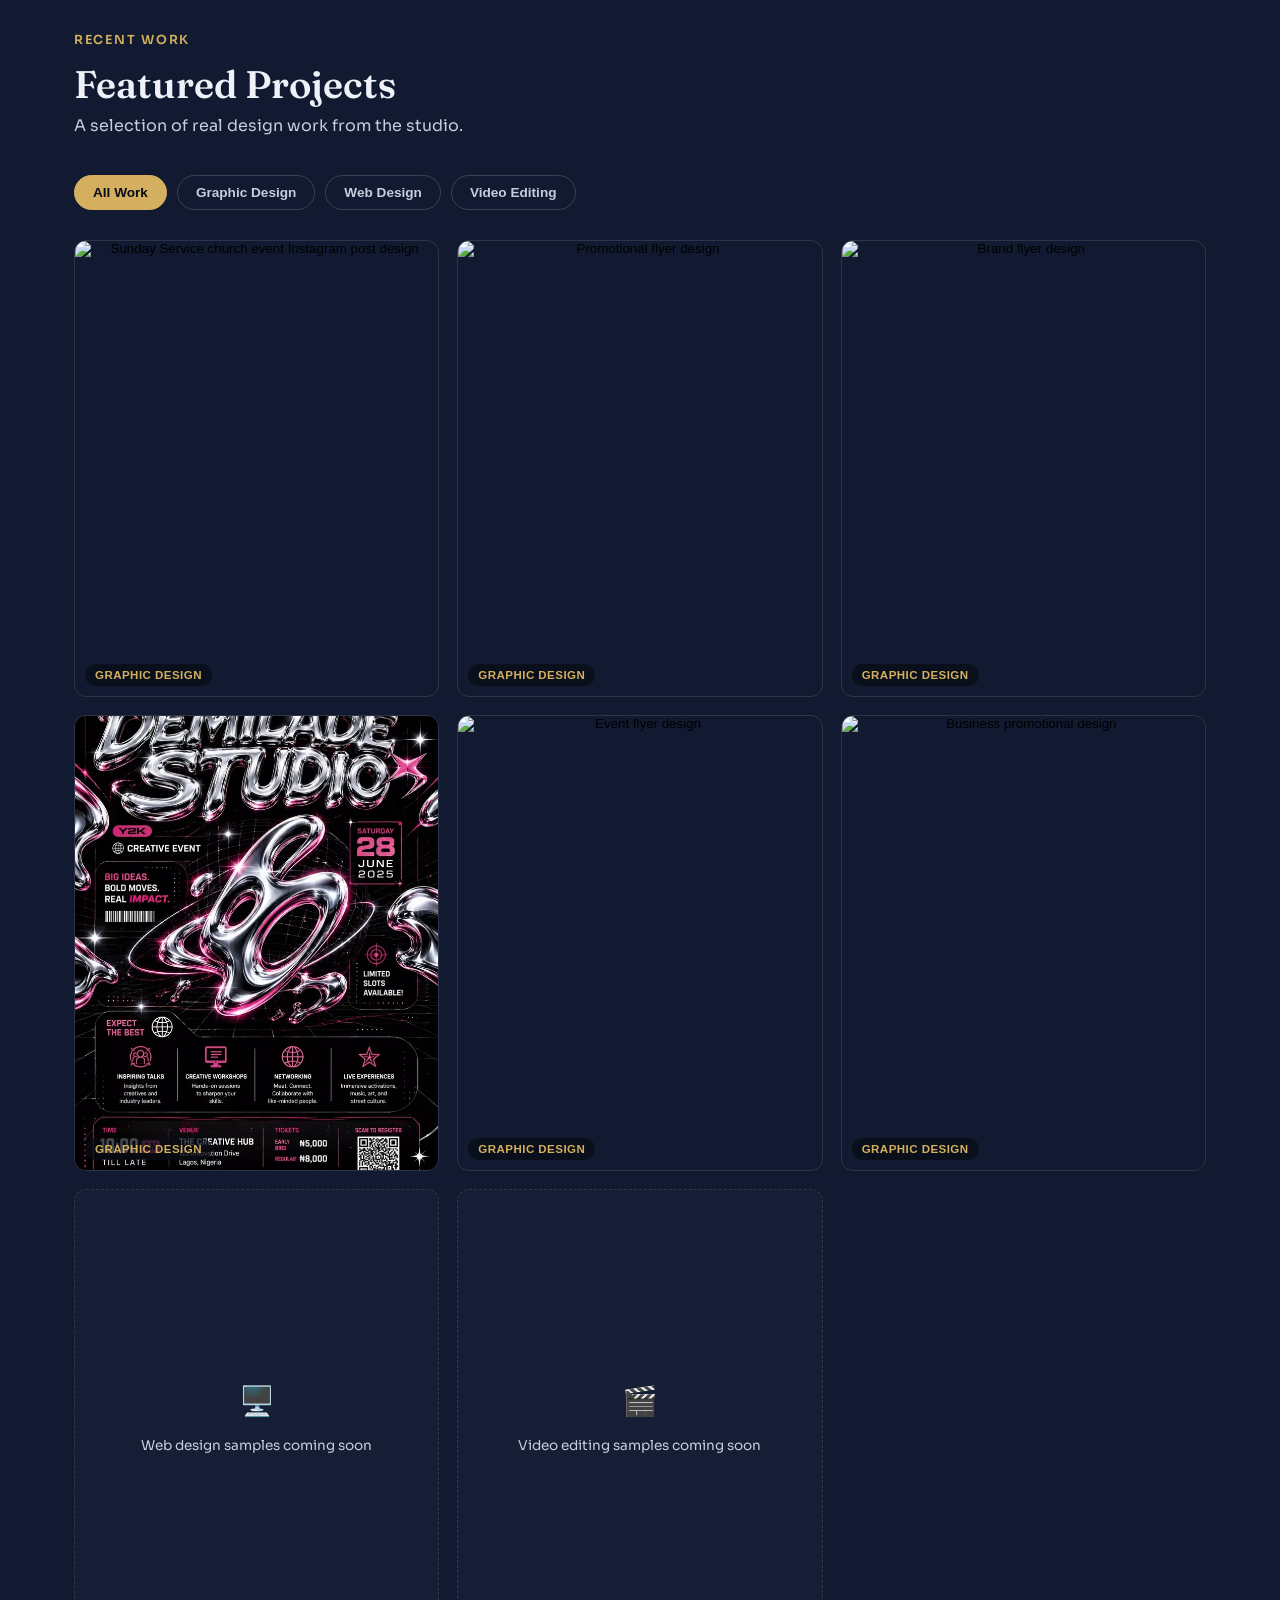
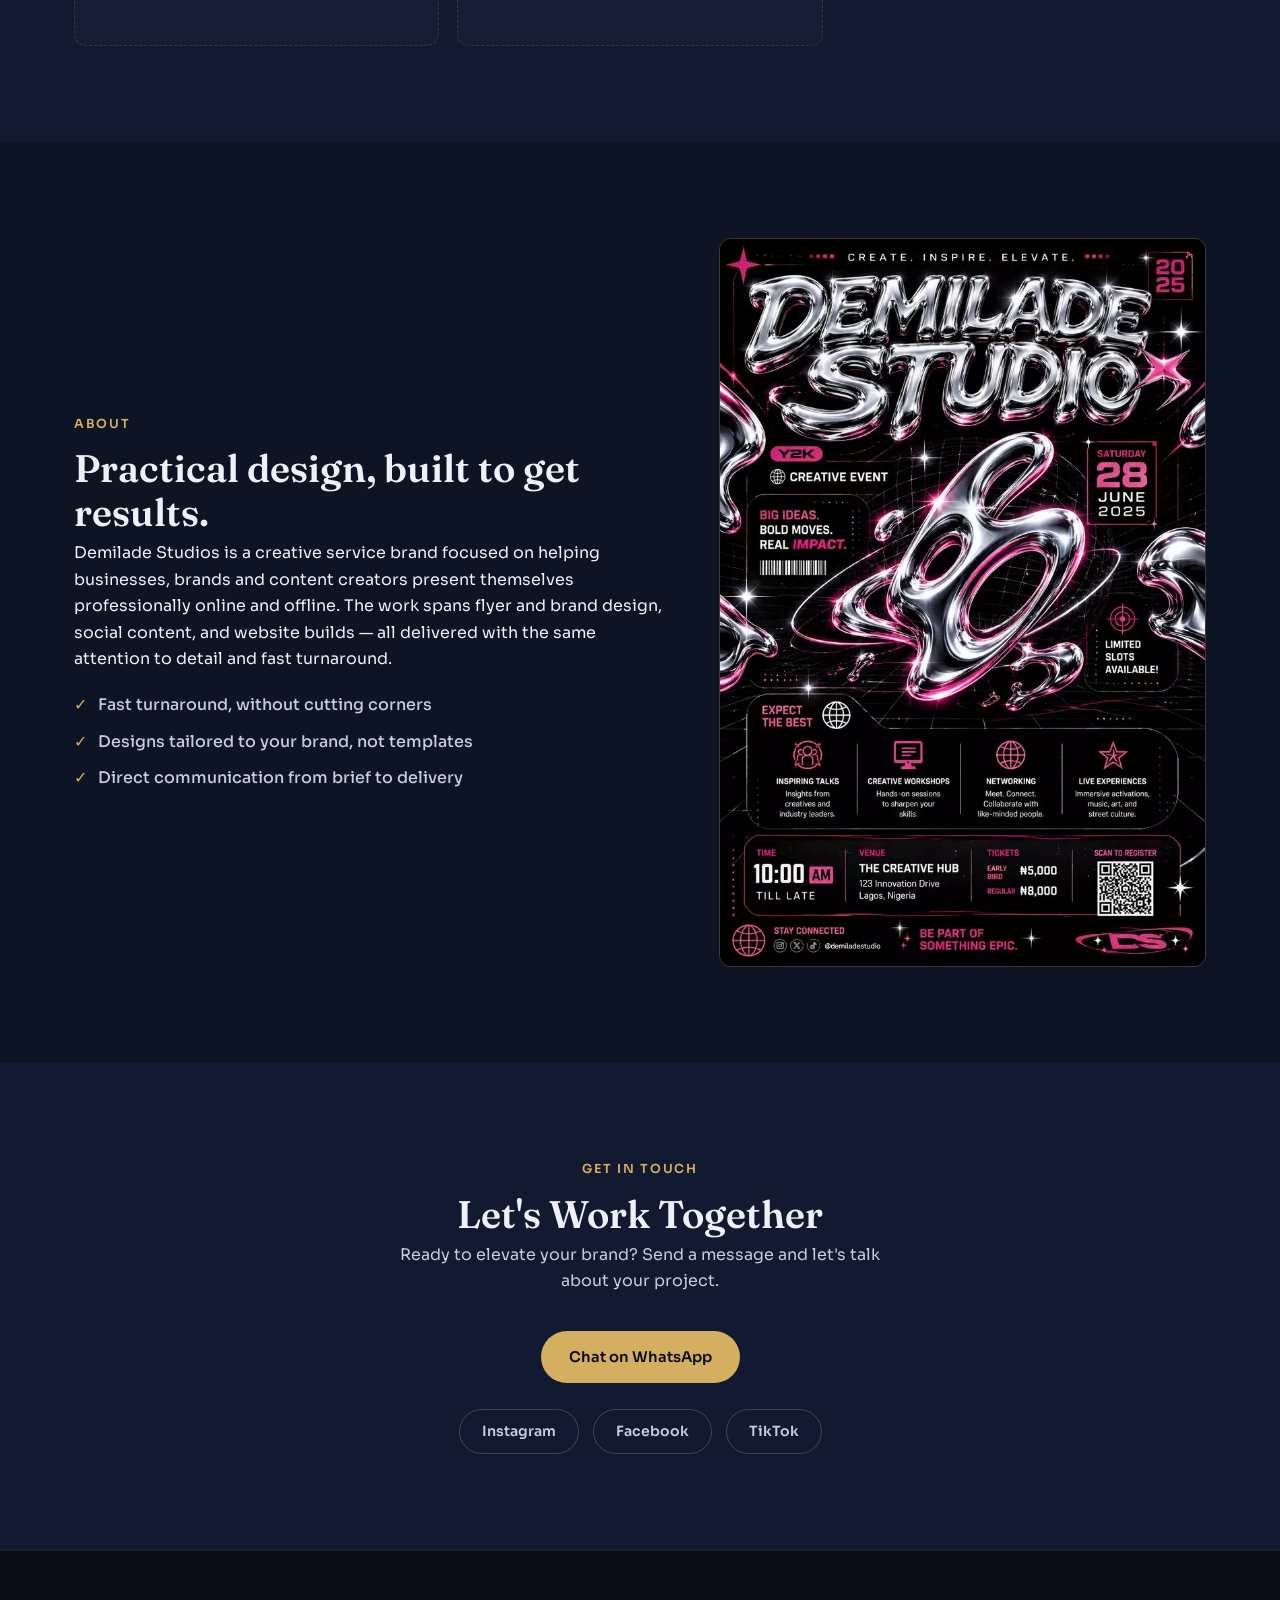
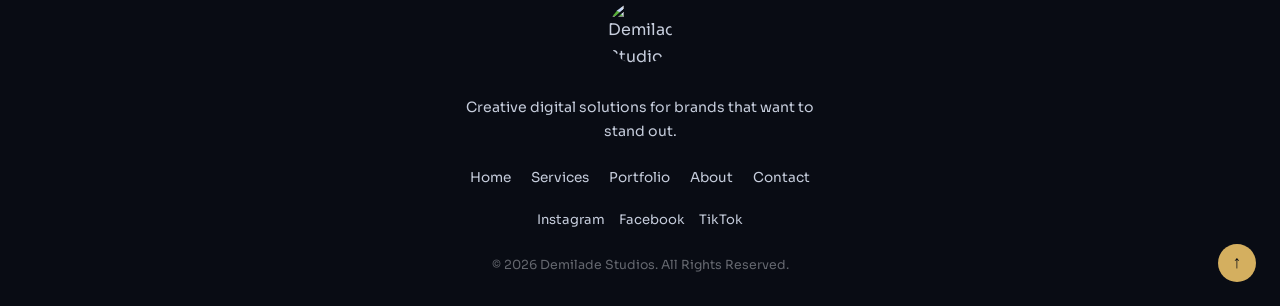
==== commit 09a9d768: "Add files via upload" ====
--- a/index.html
+++ b/index.html
@@ -3,31 +3,30 @@
 <head>
 <meta charset="UTF-8">
 <meta name="viewport" content="width=device-width, initial-scale=1.0">
-<title>Demilade Studios | Flyer Design, Branding & Logo Design in Lagos</title>
-<meta name="description" content="Demilade Studios designs flyers, logos and brand identities for businesses, churches and entrepreneurs across Lagos and beyond. Ideas turned into visuals that sell.">
-
-<!-- Open Graph -->
-<meta property="og:title" content="Demilade Studios | Creative Design Agency">
-<meta property="og:description" content="Premium flyer design, branding, logo design and social media graphics.">
+<title>Demilade Studios | Creative Digital Solutions — Lagos</title>
+<meta name="description" content="Demilade Studios helps businesses, brands and content creators stand out with professional graphic design, video editing and website development.">
+
+<meta property="og:title" content="Demilade Studios | Creative Digital Solutions">
+<meta property="og:description" content="Graphic design, video editing and website development for businesses, brands and content creators.">
 <meta property="og:type" content="website">
-<meta property="og:image" content="assets/images/db900818b784a6b54c7d6b0e38772ce9.png">
+<meta property="og:image" content="assets/images/demilade-studios-logo.png">
 <meta property="og:url" content="https://oluwademilade247.github.io/demiladestudios.github.io/">
 <meta name="twitter:card" content="summary_large_image">
 
 <link rel="stylesheet" href="style.css">
 <link rel="preconnect" href="https://fonts.googleapis.com">
 <link rel="preconnect" href="https://fonts.gstatic.com" crossorigin>
-<link href="https://fonts.googleapis.com/css2?family=Archivo+Black&family=Sora:wght@400;500;600;700;800&family=Space+Mono:wght@400;700&display=swap" rel="stylesheet">
-<link rel="icon" type="image/png" href="assets/images/7489467495943554056_avatar.png">
-
-<!-- Structured data for local business SEO -->
+<link href="https://fonts.googleapis.com/css2?family=Sora:wght@400;500;600;700;800&family=Fraunces:wght@500;600&display=swap" rel="stylesheet">
+<link rel="icon" type="image/png" sizes="32x32" href="assets/images/favicon-32.png">
+<link rel="apple-touch-icon" sizes="180x180" href="assets/images/favicon-180.png">
+
 <script type="application/ld+json">
 {
   "@context": "https://schema.org",
   "@type": "LocalBusiness",
   "name": "Demilade Studios",
-  "description": "Flyer design, branding, logo design and social media graphics.",
-  "image": "assets/images/db900818b784a6b54c7d6b0e38772ce9.png",
+  "description": "Graphic design, video editing and website development for businesses, brands and content creators.",
+  "image": "assets/images/demilade-studios-logo.png",
   "telephone": "+2348165118218",
   "sameAs": [
     "https://www.instagram.com/demiladestudios247/",
@@ -41,9 +40,10 @@
 
 <a href="#main" class="skip-link">Skip to content</a>
 
-<!-- Navigation -->
 <header class="header" id="header">
-  <a href="#home" class="logo">Demilade<span>.</span></a>
+  <a href="#home" class="logo">
+    <img src="assets/images/demilade-studios-logo.png" alt="Demilade Studios logo" class="logo-img">
+  </a>
 
   <nav>
     <button class="menu-toggle" id="menu-toggle" aria-label="Toggle menu" aria-expanded="false">
@@ -51,15 +51,14 @@
     </button>
     <ul class="nav-links" id="nav-links">
       <li><a href="#home">Home</a></li>
+      <li><a href="#services">Services</a></li>
+      <li><a href="#portfolio">Portfolio</a></li>
       <li><a href="#about">About</a></li>
-      <li><a href="#services">Services</a></li>
-      <li><a href="#process">Process</a></li>
-      <li><a href="#portfolio">Portfolio</a></li>
       <li><a href="#contact">Contact</a></li>
     </ul>
   </nav>
 
-  <a href="#contact" class="hire-btn">Hire Me</a>
+  <a href="#contact" class="hire-btn">Let's Work Together</a>
 </header>
 
 <main id="main">
@@ -68,34 +67,25 @@
 <section id="home" class="hero">
   <div class="hero-grid">
     <div class="hero-content reveal">
-      <p class="eyebrow">Design studio &mdash; Lagos, Nigeria</p>
-      <h1 class="poster-title">
-        IDEAS <br>
-        THAT <span class="outline">SELL.</span>
-      </h1>
+      <p class="eyebrow">Creative Studio &mdash; Lagos, Nigeria</p>
+      <h1>Creative Digital Solutions That Help Brands Stand Out.</h1>
       <p class="hero-text">
-        We design premium flyers, brand identities, logos and social
-        graphics for businesses, churches and entrepreneurs who want to
-        be noticed &mdash; and remembered.
+        From eye-catching graphics and engaging video edits to professional
+        business websites, Demilade Studios helps brands communicate clearly
+        and build a stronger digital presence.
       </p>
       <div class="hero-buttons">
-        <a href="#portfolio" class="btn-primary">View Portfolio</a>
-        <a href="#contact" class="btn-secondary">Start a Project</a>
+        <a href="#portfolio" class="btn-primary">View My Work</a>
+        <a href="#contact" class="btn-secondary">Contact Me</a>
       </div>
     </div>
 
     <div class="hero-visual reveal">
-      <div class="stamp">
-        <svg viewBox="0 0 100 100" class="stamp-ring" aria-hidden="true">
-          <path id="circlePath" fill="none" d="M 50,50 m -37,0 a 37,37 0 1,1 74,0 a 37,37 0 1,1 -74,0" />
-          <text font-size="8.3" letter-spacing="1.5">
-            <textPath href="#circlePath">DEMILADE STUDIOS &bull; SINCE 2024 &bull;</textPath>
-          </text>
-        </svg>
-        <span class="stamp-center">D</span>
-      </div>
-      <div class="poster-stack" aria-hidden="true">
-        <img src="assets/images/db900818b784a6b54c7d6b0e38772ce9.png" alt="" loading="lazy">
+      <div class="visual-frame">
+        <img src="assets/images/db900818b784a6b54c7d6b0e38772ce9.png" alt="Flyer design sample by Demilade Studios" loading="lazy">
+      </div>
+      <div class="visual-frame visual-frame-back">
+        <img src="assets/images/d127765fa1d0d9692229174c1cb5711e.png" alt="Brand flyer design sample by Demilade Studios" loading="lazy">
       </div>
     </div>
   </div>
@@ -116,21 +106,125 @@
   </div>
 </section>
 
+<!-- Services -->
+<section id="services" class="section">
+  <div class="section-inner reveal">
+    <p class="eyebrow">What I do</p>
+    <h2>Services</h2>
+    <p class="section-sub">Three connected disciplines, one consistent standard of craft.</p>
+
+    <div class="service-grid">
+      <div class="service-card">
+        <span class="service-icon" aria-hidden="true">🎬</span>
+        <h3>Video Editing</h3>
+        <ul>
+          <li>Short-form edits for TikTok, Reels &amp; Shorts</li>
+          <li>Podcast &amp; talking-head clips</li>
+          <li>Trimming and clean cuts</li>
+          <li>Accurate subtitles &amp; captions</li>
+          <li>Resizing for every platform</li>
+          <li>Repurposing long-form into shorts</li>
+        </ul>
+        <a href="#portfolio" class="service-link">Explore Service &rarr;</a>
+      </div>
+
+      <div class="service-card">
+        <span class="service-icon" aria-hidden="true">🎨</span>
+        <h3>Graphic Design</h3>
+        <ul>
+          <li>Promotional flyers &amp; posters</li>
+          <li>Logo design &amp; brand identity</li>
+          <li>Social media graphics</li>
+          <li>Business cards &amp; marketing materials</li>
+          <li>Promotional designs for businesses</li>
+        </ul>
+        <a href="#portfolio" class="service-link">Explore Service &rarr;</a>
+      </div>
+
+      <div class="service-card">
+        <span class="service-icon" aria-hidden="true">💻</span>
+        <h3>Website Design</h3>
+        <ul>
+          <li>Business websites</li>
+          <li>Portfolio websites</li>
+          <li>Website redesigns</li>
+          <li>Mobile-friendly layouts</li>
+          <li>Contact buttons &amp; WhatsApp integration</li>
+        </ul>
+        <a href="#portfolio" class="service-link">Explore Service &rarr;</a>
+      </div>
+    </div>
+  </div>
+</section>
+
+<!-- Portfolio -->
+<section id="portfolio" class="section section-alt">
+  <div class="section-inner reveal">
+    <p class="eyebrow">Recent work</p>
+    <h2>Featured Projects</h2>
+    <p class="section-sub">A selection of real design work from the studio.</p>
+
+    <div class="portfolio-filters" role="tablist" aria-label="Filter portfolio by category">
+      <button class="filter-btn is-active" data-filter="all" role="tab" aria-selected="true">All Work</button>
+      <button class="filter-btn" data-filter="graphic" role="tab" aria-selected="false">Graphic Design</button>
+      <button class="filter-btn" data-filter="web" role="tab" aria-selected="false">Web Design</button>
+      <button class="filter-btn" data-filter="video" role="tab" aria-selected="false">Video Editing</button>
+    </div>
+
+    <div class="portfolio-container">
+      <button class="portfolio-item" data-category="graphic" data-full="assets/images/Sunday%20Service%20Church%20Event%20Instagram%20Post_20260712_150805_0000%280%29.png">
+        <img src="assets/images/Sunday%20Service%20Church%20Event%20Instagram%20Post_20260712_150805_0000%280%29.png" alt="Sunday Service church event Instagram post design" loading="lazy">
+        <span class="portfolio-tag">Graphic Design</span>
+      </button>
+      <button class="portfolio-item" data-category="graphic" data-full="assets/images/db900818b784a6b54c7d6b0e38772ce9.png">
+        <img src="assets/images/db900818b784a6b54c7d6b0e38772ce9.png" alt="Promotional flyer design" loading="lazy">
+        <span class="portfolio-tag">Graphic Design</span>
+      </button>
+      <button class="portfolio-item" data-category="graphic" data-full="assets/images/d127765fa1d0d9692229174c1cb5711e.png">
+        <img src="assets/images/d127765fa1d0d9692229174c1cb5711e.png" alt="Brand flyer design" loading="lazy">
+        <span class="portfolio-tag">Graphic Design</span>
+      </button>
+      <button class="portfolio-item" data-category="graphic" data-full="assets/images/9a35a9493b8b89577bde5d348157a441.png">
+        <img src="assets/images/9a35a9493b8b89577bde5d348157a441.png" alt="Social media graphic design" loading="lazy">
+        <span class="portfolio-tag">Graphic Design</span>
+      </button>
+      <button class="portfolio-item" data-category="graphic" data-full="assets/images/fbbab903a624b2be37ab372b4772fe93.png">
+        <img src="assets/images/fbbab903a624b2be37ab372b4772fe93.png" alt="Event flyer design" loading="lazy">
+        <span class="portfolio-tag">Graphic Design</span>
+      </button>
+      <button class="portfolio-item" data-category="graphic" data-full="assets/images/caff1c42802f029ad9497b9f9922039f.png">
+        <img src="assets/images/caff1c42802f029ad9497b9f9922039f.png" alt="Business promotional design" loading="lazy">
+        <span class="portfolio-tag">Graphic Design</span>
+      </button>
+
+      <div class="portfolio-item portfolio-placeholder" data-category="web">
+        <div class="placeholder-inner">
+          <span>🖥️</span>
+          <p>Web design samples coming soon</p>
+        </div>
+      </div>
+      <div class="portfolio-item portfolio-placeholder" data-category="video">
+        <div class="placeholder-inner">
+          <span>🎬</span>
+          <p>Video editing samples coming soon</p>
+        </div>
+      </div>
+    </div>
+  </div>
+</section>
+
 <!-- About -->
 <section id="about" class="section">
   <div class="section-inner about-grid reveal">
-    <div class="about-image">
-      <img src="assets/images/d127765fa1d0d9692229174c1cb5711e.png" alt="Sample flyer design by Demilade Studios" loading="lazy">
-    </div>
     <div>
       <p class="eyebrow">About</p>
-      <h2>Design with a purpose &mdash; to make you stand out.</h2>
+      <h2>Practical design, built to get results.</h2>
       <p>
-        Demilade Studios is a creative design brand dedicated to helping
-        businesses, churches, entrepreneurs and organizations stand out
-        with modern, eye-catching and professional designs. Every flyer,
-        logo and post is built to grab attention first, and drive action
-        second.
+        Demilade Studios is a creative service brand focused on helping
+        businesses, brands and content creators present themselves
+        professionally online and offline. The work spans flyer and brand
+        design, social content, and website builds &mdash; all delivered with
+        the same attention to detail and fast turnaround.
       </p>
       <ul class="about-list">
         <li>Fast turnaround, without cutting corners</li>
@@ -138,97 +232,14 @@
         <li>Direct communication from brief to delivery</li>
       </ul>
     </div>
-  </div>
-</section>
-
-<!-- Services -->
-<section id="services" class="section section-alt">
-  <div class="section-inner reveal">
-    <p class="eyebrow">What we do</p>
-    <h2>Services</h2>
-    <div class="service-grid">
-      <div class="card">
-        <span class="card-icon">🖼️</span>
-        <h3>Flyer Design</h3>
-        <p>Professional promotional graphics for events, churches and product launches.</p>
-      </div>
-      <div class="card">
-        <span class="card-icon">✦</span>
-        <h3>Logo Design</h3>
-        <p>Unique, memorable brand marks built to work everywhere &mdash; big or small.</p>
-      </div>
-      <div class="card">
-        <span class="card-icon">🎨</span>
-        <h3>Branding</h3>
-        <p>Complete visual identity packages: colors, type, and brand guidelines.</p>
-      </div>
-      <div class="card">
-        <span class="card-icon">📱</span>
-        <h3>Social Media Design</h3>
-        <p>Scroll-stopping content templates for every platform, on-brand every time.</p>
-      </div>
-    </div>
-  </div>
-</section>
-
-<!-- Process -->
-<section id="process" class="section">
-  <div class="section-inner reveal">
-    <p class="eyebrow">How it works</p>
-    <h2>From brief to finished design</h2>
-    <div class="process-grid">
-      <div class="process-step">
-        <span class="step-mark">Brief</span>
-        <p>Tell me about your brand, event or business and what you need designed.</p>
-      </div>
-      <div class="process-step">
-        <span class="step-mark">Concept</span>
-        <p>I sketch initial directions and share a first draft for your feedback.</p>
-      </div>
-      <div class="process-step">
-        <span class="step-mark">Refine</span>
-        <p>We polish the design together until it looks and feels exactly right.</p>
-      </div>
-      <div class="process-step">
-        <span class="step-mark">Deliver</span>
-        <p>You receive final, ready-to-use files &mdash; print and digital sizes included.</p>
-      </div>
-    </div>
-  </div>
-</section>
-
-<!-- Portfolio -->
-<section id="portfolio" class="section section-alt">
-  <div class="section-inner reveal">
-    <p class="eyebrow">Recent work</p>
-    <h2>Featured Projects</h2>
-    <p class="section-sub">A few designs pulled straight from the studio floor.</p>
-
-    <div class="portfolio-container">
-      <button class="portfolio-item" data-full="assets/images/Sunday%20Service%20Church%20Event%20Instagram%20Post_20260712_150805_0000%280%29.png">
-        <img src="assets/images/Sunday%20Service%20Church%20Event%20Instagram%20Post_20260712_150805_0000%280%29.png" alt="Sunday Service church event Instagram post design" loading="lazy">
-      </button>
-      <button class="portfolio-item" data-full="assets/images/db900818b784a6b54c7d6b0e38772ce9.png">
-        <img src="assets/images/db900818b784a6b54c7d6b0e38772ce9.png" alt="Promotional flyer design" loading="lazy">
-      </button>
-      <button class="portfolio-item" data-full="assets/images/d127765fa1d0d9692229174c1cb5711e.png">
-        <img src="assets/images/d127765fa1d0d9692229174c1cb5711e.png" alt="Brand flyer design" loading="lazy">
-      </button>
-      <button class="portfolio-item" data-full="assets/images/9a35a9493b8b89577bde5d348157a441.png">
-        <img src="assets/images/9a35a9493b8b89577bde5d348157a441.png" alt="Social media graphic design" loading="lazy">
-      </button>
-      <button class="portfolio-item" data-full="assets/images/fbbab903a624b2be37ab372b4772fe93.png">
-        <img src="assets/images/fbbab903a624b2be37ab372b4772fe93.png" alt="Event flyer design" loading="lazy">
-      </button>
-      <button class="portfolio-item" data-full="assets/images/caff1c42802f029ad9497b9f9922039f.png">
-        <img src="assets/images/caff1c42802f029ad9497b9f9922039f.png" alt="Business promotional design" loading="lazy">
-      </button>
+    <div class="about-image">
+      <img src="assets/images/9a35a9493b8b89577bde5d348157a441.png" alt="Sample social media graphic by Demilade Studios" loading="lazy">
     </div>
   </div>
 </section>
 
 <!-- Contact -->
-<section id="contact" class="section contact-section">
+<section id="contact" class="section section-alt contact-section">
   <div class="section-inner reveal">
     <p class="eyebrow">Get in touch</p>
     <h2>Let's Work Together</h2>
@@ -237,9 +248,9 @@
     <div class="contact-actions">
       <a href="https://wa.me/2348165118218" class="btn-primary" target="_blank" rel="noopener">Chat on WhatsApp</a>
       <div class="social-links">
-        <a href="https://www.instagram.com/demiladestudios247/" class="contact-btn" target="_blank" rel="noopener">📸 Instagram</a>
-        <a href="https://www.facebook.com/share/14hHKQkTwS3/" class="contact-btn" target="_blank" rel="noopener">📘 Facebook</a>
-        <a href="https://www.tiktok.com/@demilardestudios247" class="contact-btn" target="_blank" rel="noopener">🎵 TikTok</a>
+        <a href="https://www.instagram.com/demiladestudios247/" class="contact-btn" target="_blank" rel="noopener">Instagram</a>
+        <a href="https://www.facebook.com/share/14hHKQkTwS3/" class="contact-btn" target="_blank" rel="noopener">Facebook</a>
+        <a href="https://www.tiktok.com/@demilardestudios247" class="contact-btn" target="_blank" rel="noopener">TikTok</a>
       </div>
     </div>
   </div>
@@ -247,21 +258,36 @@
 
 </main>
 
-<!-- Footer -->
 <footer>
-  <p>&copy; 2026 Demilade Studios. All Rights Reserved.</p>
-  <button id="back-to-top" aria-label="Back to top">↑</button>
+  <div class="footer-inner">
+    <a href="#home" class="logo footer-logo">
+      <img src="assets/images/demilade-studios-logo.png" alt="Demilade Studios logo" class="logo-img logo-img-footer">
+    </a>
+    <p class="footer-tagline">Creative digital solutions for brands that want to stand out.</p>
+    <ul class="footer-links">
+      <li><a href="#home">Home</a></li>
+      <li><a href="#services">Services</a></li>
+      <li><a href="#portfolio">Portfolio</a></li>
+      <li><a href="#about">About</a></li>
+      <li><a href="#contact">Contact</a></li>
+    </ul>
+    <div class="social-links footer-social">
+      <a href="https://www.instagram.com/demiladestudios247/" target="_blank" rel="noopener">Instagram</a>
+      <a href="https://www.facebook.com/share/14hHKQkTwS3/" target="_blank" rel="noopener">Facebook</a>
+      <a href="https://www.tiktok.com/@demilardestudios247" target="_blank" rel="noopener">TikTok</a>
+    </div>
+    <p class="copyright">&copy; 2026 Demilade Studios. All Rights Reserved.</p>
+  </div>
+  <button id="back-to-top" aria-label="Back to top">&uarr;</button>
 </footer>
 
-<!-- Lightbox -->
 <div class="lightbox" id="lightbox">
   <button class="lightbox-close" id="lightbox-close" aria-label="Close preview">&times;</button>
   <img id="lightbox-img" src="" alt="Enlarged project preview">
 </div>
 
-<a href="https://wa.me/2348165118218" class="whatsapp-float" target="_blank" rel="noopener" aria-label="Chat on WhatsApp">💬</a>
+<a href="https://wa.me/2348165118218" class="whatsapp-float" target="_blank" rel="noopener" aria-label="Chat on WhatsApp">&#128172;</a>
 
 <script src="script.js"></script>
 </body>
-  </html>
-    
+</html>
--- a/style.css
+++ b/style.css
@@ -1,65 +1,63 @@
 /* ===== Tokens ===== */
 :root {
-  --ink: #14131a;
-  --paper: #f6f1e4;
-  --paper-dim: #ece5d3;
-  --marigold: #f2a93b;
-  --pink: #e5486b;
-  --cobalt: #3548c4;
-  --font-display: 'Archivo Black', sans-serif;
+  --ink: #090c14;
+  --navy: #0d1424;
+  --navy-alt: #111a30;
+  --paper: #eef1f7;
+  --paper-dim: #c6cddc;
+  --gold: #d4af5f;
+  --blue-accent: #5aa9ff;
+  --font-display: 'Fraunces', serif;
   --font-body: 'Sora', sans-serif;
-  --font-mono: 'Space Mono', monospace;
-  --radius: 14px;
+  --radius: 12px;
   --max-width: 1180px;
 }
 
 * { margin: 0; padding: 0; box-sizing: border-box; }
-
 html { scroll-behavior: smooth; }
 
 body {
-  background: var(--paper);
-  color: var(--ink);
+  background: var(--navy);
+  color: var(--paper);
   font-family: var(--font-body);
-  line-height: 1.6;
+  line-height: 1.65;
   overflow-x: hidden;
 }
 
 img { max-width: 100%; display: block; }
+a { text-decoration: none; color: inherit; }
+:focus-visible { outline: 2px solid var(--gold); outline-offset: 3px; }
 
 .skip-link {
   position: absolute;
-  left: -999px;
-  top: 0;
-  background: var(--ink);
-  color: var(--paper);
+  left: -999px; top: 0;
+  background: var(--gold);
+  color: var(--ink);
   padding: 12px 18px;
   z-index: 999;
+  font-weight: 600;
 }
 .skip-link:focus { left: 10px; top: 10px; }
 
-a { text-decoration: none; color: inherit; }
-:focus-visible { outline: 3px solid var(--cobalt); outline-offset: 3px; }
-
 .eyebrow {
-  font-family: var(--font-mono);
   text-transform: uppercase;
-  letter-spacing: 0.12em;
-  font-size: 0.8rem;
-  color: var(--pink);
-  margin-bottom: 10px;
+  letter-spacing: 0.14em;
+  font-size: 0.78rem;
+  color: var(--gold);
+  font-weight: 600;
+  margin-bottom: 12px;
 }
 
 .section-inner { max-width: var(--max-width); margin: 0 auto; padding: 0 24px; }
-.section { padding: 90px 0; }
-.section-alt { background: var(--paper-dim); }
-.section-sub { color: #4a473f; max-width: 520px; margin-top: 8px; }
-
-h1, h2, h3 { font-family: var(--font-display); line-height: 1.05; }
-h2 { font-size: clamp(1.9rem, 4vw, 2.6rem); margin-bottom: 28px; }
-
-/* ===== Reveal on scroll ===== */
-.reveal { opacity: 0; transform: translateY(24px); transition: opacity 0.7s ease, transform 0.7s ease; }
+.section { padding: 96px 0; }
+.section-alt { background: var(--navy-alt); }
+.section-sub { color: var(--paper-dim); max-width: 520px; margin-top: 6px; margin-bottom: 36px; }
+
+h1, h2, h3 { font-family: var(--font-display); line-height: 1.15; font-weight: 600; }
+h2 { font-size: clamp(1.8rem, 3.6vw, 2.4rem); margin-bottom: 6px; }
+
+/* ===== Reveal ===== */
+.reveal { opacity: 0; transform: translateY(20px); transition: opacity 0.7s ease, transform 0.7s ease; }
 .reveal.is-visible { opacity: 1; transform: translateY(0); }
 @media (prefers-reduced-motion: reduce) {
   .reveal { opacity: 1; transform: none; transition: none; }
@@ -68,282 +66,268 @@
 
 /* ===== Header ===== */
 .header {
-  position: sticky;
-  top: 0;
-  z-index: 100;
-  display: flex;
-  align-items: center;
-  justify-content: space-between;
+  position: sticky; top: 0; z-index: 100;
+  display: flex; align-items: center; justify-content: space-between;
   padding: 18px 32px;
-  background: rgba(246, 241, 228, 0.88);
+  background: rgba(9, 12, 20, 0.85);
   backdrop-filter: blur(10px);
-  border-bottom: 2px solid var(--ink);
-}
-
-.logo { font-family: var(--font-display); font-size: 1.3rem; }
-.logo span { color: var(--pink); }
+  border-bottom: 1px solid rgba(212, 175, 95, 0.2);
+}
+
+.logo { display: flex; align-items: center; }
+.logo-img {
+  width: 44px;
+  height: 44px;
+  border-radius: 50%;
+  display: block;
+}
+.logo-img-footer {
+  width: 64px;
+  height: 64px;
+  margin: 0 auto;
+}
 
 nav { display: flex; align-items: center; }
-
-.nav-links {
-  display: flex;
-  gap: 32px;
-  list-style: none;
-  font-weight: 600;
-  font-size: 0.95rem;
-}
-
-.nav-links a { position: relative; padding-bottom: 4px; }
+.nav-links { display: flex; gap: 30px; list-style: none; font-weight: 500; font-size: 0.92rem; }
+.nav-links a { position: relative; padding-bottom: 4px; color: var(--paper-dim); transition: color 0.2s ease; }
+.nav-links a:hover { color: var(--paper); }
 .nav-links a::after {
-  content: '';
-  position: absolute;
-  left: 0; bottom: 0;
-  width: 0; height: 2px;
-  background: var(--pink);
+  content: ''; position: absolute; left: 0; bottom: 0;
+  width: 0; height: 1px; background: var(--gold);
   transition: width 0.25s ease;
 }
 .nav-links a:hover::after { width: 100%; }
 
 .hire-btn {
-  background: var(--ink);
-  color: var(--paper);
-  padding: 10px 22px;
-  border-radius: 999px;
-  font-weight: 600;
-  font-size: 0.9rem;
-  transition: transform 0.2s ease, background 0.2s ease;
-}
-.hire-btn:hover { background: var(--pink); transform: translateY(-2px); }
+  border: 1px solid var(--gold);
+  color: var(--gold);
+  padding: 9px 20px;
+  border-radius: 999px;
+  font-weight: 600;
+  font-size: 0.85rem;
+  transition: background 0.2s ease, color 0.2s ease;
+}
+.hire-btn:hover { background: var(--gold); color: var(--ink); }
 
 .menu-toggle {
-  display: none;
-  flex-direction: column;
-  gap: 5px;
-  background: none;
-  border: none;
-  cursor: pointer;
-  padding: 6px;
-}
-.menu-toggle span { width: 24px; height: 2px; background: var(--ink); transition: 0.3s; }
+  display: none; flex-direction: column; gap: 5px;
+  background: none; border: none; cursor: pointer; padding: 6px;
+}
+.menu-toggle span { width: 24px; height: 2px; background: var(--paper); transition: 0.3s; }
 .menu-toggle[aria-expanded="true"] span:nth-child(1) { transform: translateY(7px) rotate(45deg); }
 .menu-toggle[aria-expanded="true"] span:nth-child(2) { opacity: 0; }
 .menu-toggle[aria-expanded="true"] span:nth-child(3) { transform: translateY(-7px) rotate(-45deg); }
 
 /* ===== Hero ===== */
-.hero { padding: 70px 32px 0; max-width: var(--max-width); margin: 0 auto; }
-
-.hero-grid {
-  display: grid;
-  grid-template-columns: 1.2fr 0.8fr;
-  gap: 40px;
-  align-items: center;
-}
-
-.poster-title {
-  font-size: clamp(3rem, 8vw, 6rem);
-  text-transform: uppercase;
-  letter-spacing: -0.01em;
-}
-.poster-title .outline {
-  -webkit-text-stroke: 2px var(--ink);
-  color: transparent;
-}
-
-.hero-text { max-width: 460px; margin: 22px 0 32px; font-size: 1.05rem; color: #3d3a33; }
-
+.hero { padding: 80px 32px 0; max-width: var(--max-width); margin: 0 auto; }
+.hero-grid { display: grid; grid-template-columns: 1.15fr 0.85fr; gap: 50px; align-items: center; }
+
+.hero h1 {
+  font-size: clamp(2.2rem, 4.6vw, 3.4rem);
+  max-width: 620px;
+}
+
+.hero-text { max-width: 480px; margin: 22px 0 32px; color: var(--paper-dim); font-size: 1.02rem; }
 .hero-buttons { display: flex; gap: 16px; flex-wrap: wrap; }
 
 .btn-primary, .btn-secondary {
   display: inline-block;
   padding: 14px 28px;
   border-radius: 999px;
-  font-weight: 700;
-  font-size: 0.95rem;
-  transition: transform 0.2s ease, box-shadow 0.2s ease;
-}
-.btn-primary { background: var(--pink); color: var(--paper); }
-.btn-primary:hover { transform: translateY(-3px); box-shadow: 0 10px 20px rgba(229,72,107,0.35); }
-.btn-secondary { border: 2px solid var(--ink); }
-.btn-secondary:hover { background: var(--ink); color: var(--paper); transform: translateY(-3px); }
-
-.hero-visual { position: relative; display: flex; justify-content: center; align-items: center; }
-
-.poster-stack {
-  width: 78%;
-  aspect-ratio: 4/5;
+  font-weight: 600;
+  font-size: 0.92rem;
+  transition: transform 0.2s ease, box-shadow 0.2s ease, background 0.2s ease;
+}
+.btn-primary { background: var(--gold); color: var(--ink); }
+.btn-primary:hover { transform: translateY(-2px); box-shadow: 0 10px 24px rgba(212,175,95,0.25); }
+.btn-secondary { border: 1px solid rgba(238,241,247,0.3); color: var(--paper); }
+.btn-secondary:hover { border-color: var(--gold); color: var(--gold); transform: translateY(-2px); }
+
+.hero-visual { position: relative; display: flex; justify-content: center; align-items: center; min-height: 340px; }
+.visual-frame {
+  width: 68%; aspect-ratio: 4/5;
   border-radius: var(--radius);
   overflow: hidden;
-  border: 3px solid var(--ink);
-  box-shadow: 14px 14px 0 var(--cobalt);
-  rotate: -3deg;
-}
-.poster-stack img { width: 100%; height: 100%; object-fit: cover; }
-
-.stamp {
+  border: 1px solid rgba(212,175,95,0.3);
+  box-shadow: 0 30px 60px rgba(0,0,0,0.45);
+}
+.visual-frame img { width: 100%; height: 100%; object-fit: cover; }
+.visual-frame-back {
   position: absolute;
-  top: -18px;
-  right: 6%;
-  width: 108px;
-  height: 108px;
-  animation: spin 16s linear infinite;
-}
-@media (prefers-reduced-motion: reduce) { .stamp { animation: none; } }
-.stamp-ring text { fill: var(--ink); font-family: var(--font-mono); }
-.stamp-center {
-  position: absolute;
-  top: 50%; left: 50%;
-  transform: translate(-50%, -50%);
-  font-family: var(--font-display);
-  font-size: 1.6rem;
-  background: var(--marigold);
-  border-radius: 50%;
-  width: 42px; height: 42px;
-  display: flex; align-items: center; justify-content: center;
-  border: 2px solid var(--ink);
-}
-@keyframes spin { to { transform: rotate(360deg); } }
+  width: 50%;
+  right: 2%; top: 8%;
+  z-index: -1;
+  opacity: 0.6;
+  filter: saturate(0.8);
+}
 
 /* ===== Stats ===== */
 .stats {
-  display: grid;
-  grid-template-columns: repeat(3, 1fr);
-  gap: 20px;
-  margin: 70px 0 0;
-  border-top: 2px solid var(--ink);
-  padding-top: 30px;
-}
-.stat-box h2 { font-size: clamp(2rem, 5vw, 3rem); color: var(--cobalt); }
-.stat-box p { font-family: var(--font-mono); font-size: 0.8rem; text-transform: uppercase; letter-spacing: 0.08em; }
-
-/* ===== About ===== */
-.about-grid { display: grid; grid-template-columns: 0.9fr 1.1fr; gap: 50px; align-items: center; }
-.about-image img { border-radius: var(--radius); border: 3px solid var(--ink); }
-.about-list { list-style: none; margin-top: 20px; display: flex; flex-direction: column; gap: 10px; }
-.about-list li { padding-left: 26px; position: relative; font-weight: 600; }
-.about-list li::before { content: '✓'; position: absolute; left: 0; color: var(--pink); }
+  display: grid; grid-template-columns: repeat(3, 1fr);
+  gap: 20px; margin: 80px 0 0;
+  border-top: 1px solid rgba(238,241,247,0.12);
+  padding-top: 32px;
+}
+.stat-box h2 { font-size: clamp(1.8rem, 4vw, 2.6rem); color: var(--gold); }
+.stat-box p { font-size: 0.82rem; color: var(--paper-dim); text-transform: uppercase; letter-spacing: 0.08em; margin-top: 4px; }
 
 /* ===== Services ===== */
 .service-grid {
   display: grid;
-  grid-template-columns: repeat(auto-fit, minmax(230px, 1fr));
+  grid-template-columns: repeat(auto-fit, minmax(260px, 1fr));
   gap: 24px;
-}
-.card {
-  background: var(--paper);
-  border: 2px solid var(--ink);
+  margin-top: 34px;
+}
+.service-card {
+  background: rgba(238,241,247,0.03);
+  border: 1px solid rgba(238,241,247,0.1);
   border-radius: var(--radius);
-  padding: 30px 24px;
-  transition: transform 0.25s ease, box-shadow 0.25s ease;
-}
-.card:hover { transform: translateY(-6px); box-shadow: 8px 8px 0 var(--marigold); }
-.card-icon { font-size: 1.8rem; display: block; margin-bottom: 14px; }
-.card h3 { font-size: 1.1rem; margin-bottom: 8px; }
-.card p { font-size: 0.92rem; color: #4a473f; }
-
-/* ===== Process ===== */
-.process-grid {
-  display: grid;
-  grid-template-columns: repeat(auto-fit, minmax(220px, 1fr));
-  gap: 24px;
-}
-.process-step {
-  border-left: 3px solid var(--cobalt);
-  padding-left: 18px;
-}
-.step-mark {
-  font-family: var(--font-mono);
-  text-transform: uppercase;
-  font-weight: 700;
-  color: var(--cobalt);
-  display: block;
-  margin-bottom: 8px;
-}
+  padding: 32px 26px;
+  transition: transform 0.25s ease, border-color 0.25s ease;
+}
+.service-card:hover { transform: translateY(-5px); border-color: rgba(212,175,95,0.4); }
+.service-icon { font-size: 1.7rem; display: block; margin-bottom: 16px; }
+.service-card h3 { font-size: 1.15rem; margin-bottom: 14px; }
+.service-card ul { list-style: none; display: flex; flex-direction: column; gap: 8px; margin-bottom: 20px; }
+.service-card li {
+  font-size: 0.88rem; color: var(--paper-dim);
+  padding-left: 16px; position: relative;
+}
+.service-card li::before { content: '—'; position: absolute; left: 0; color: var(--gold); }
+.service-link { color: var(--gold); font-weight: 600; font-size: 0.88rem; }
+.service-link:hover { text-decoration: underline; }
 
 /* ===== Portfolio ===== */
+.portfolio-filters {
+  display: flex; gap: 10px; flex-wrap: wrap; margin-bottom: 30px;
+}
+.filter-btn {
+  background: none;
+  border: 1px solid rgba(238,241,247,0.18);
+  color: var(--paper-dim);
+  padding: 9px 18px;
+  border-radius: 999px;
+  font-size: 0.85rem;
+  font-weight: 600;
+  cursor: pointer;
+  transition: border-color 0.2s ease, color 0.2s ease, background 0.2s ease;
+}
+.filter-btn:hover { color: var(--paper); }
+.filter-btn.is-active { background: var(--gold); border-color: var(--gold); color: var(--ink); }
+
 .portfolio-container {
   display: grid;
   grid-template-columns: repeat(3, 1fr);
   gap: 18px;
-  margin-top: 34px;
 }
 .portfolio-item {
-  border: none;
+  position: relative;
+  border: 1px solid rgba(238,241,247,0.12);
   background: none;
   padding: 0;
   cursor: pointer;
   border-radius: var(--radius);
   overflow: hidden;
-  border: 3px solid var(--ink);
   aspect-ratio: 4/5;
+  transition: opacity 0.3s ease, transform 0.3s ease;
 }
 .portfolio-item img { width: 100%; height: 100%; object-fit: cover; transition: transform 0.4s ease; }
-.portfolio-item:hover img { transform: scale(1.08) rotate(1deg); }
+.portfolio-item:hover img { transform: scale(1.06); }
+.portfolio-tag {
+  position: absolute; left: 10px; bottom: 10px;
+  background: rgba(9,12,20,0.75);
+  color: var(--gold);
+  font-size: 0.72rem;
+  font-weight: 600;
+  padding: 5px 10px;
+  border-radius: 999px;
+  text-transform: uppercase;
+  letter-spacing: 0.04em;
+}
+.portfolio-item.is-hidden { display: none; }
+
+.portfolio-placeholder {
+  display: flex; align-items: center; justify-content: center;
+  cursor: default;
+  background: rgba(238,241,247,0.02);
+  border-style: dashed;
+}
+.placeholder-inner { text-align: center; color: var(--paper-dim); padding: 20px; }
+.placeholder-inner span { font-size: 1.8rem; display: block; margin-bottom: 10px; }
+.placeholder-inner p { font-size: 0.85rem; }
 
 /* ===== Lightbox ===== */
 .lightbox {
   position: fixed; inset: 0;
-  background: rgba(20,19,26,0.92);
-  display: none;
-  align-items: center; justify-content: center;
-  z-index: 200;
-  padding: 40px;
+  background: rgba(5,7,12,0.94);
+  display: none; align-items: center; justify-content: center;
+  z-index: 200; padding: 40px;
 }
 .lightbox.is-open { display: flex; }
 .lightbox img { max-height: 88vh; border-radius: 10px; }
 .lightbox-close {
   position: absolute; top: 24px; right: 32px;
   background: none; border: none;
-  color: var(--paper); font-size: 2.4rem;
+  color: var(--paper); font-size: 2.2rem;
   cursor: pointer; line-height: 1;
 }
+
+/* ===== About ===== */
+.about-grid { display: grid; grid-template-columns: 1.1fr 0.9fr; gap: 50px; align-items: center; }
+.about-image img { border-radius: var(--radius); border: 1px solid rgba(212,175,95,0.25); }
+.about-list { list-style: none; margin-top: 20px; display: flex; flex-direction: column; gap: 10px; }
+.about-list li { padding-left: 24px; position: relative; color: var(--paper-dim); font-weight: 500; }
+.about-list li::before { content: '✓'; position: absolute; left: 0; color: var(--gold); }
 
 /* ===== Contact ===== */
 .contact-section { text-align: center; }
-.contact-actions { margin-top: 30px; display: flex; flex-direction: column; align-items: center; gap: 24px; }
+.contact-section .section-sub { margin-left: auto; margin-right: auto; }
+.contact-actions { display: flex; flex-direction: column; align-items: center; gap: 26px; }
 .social-links { display: flex; gap: 14px; flex-wrap: wrap; justify-content: center; }
 .contact-btn {
-  border: 2px solid var(--ink);
-  border-radius: 999px;
-  padding: 10px 20px;
-  font-weight: 600;
-  font-size: 0.9rem;
-  transition: background 0.2s ease, color 0.2s ease, transform 0.2s ease;
-}
-.contact-btn:hover { background: var(--ink); color: var(--paper); transform: translateY(-2px); }
+  border: 1px solid rgba(238,241,247,0.2);
+  border-radius: 999px;
+  padding: 10px 22px;
+  font-weight: 600;
+  font-size: 0.88rem;
+  color: var(--paper-dim);
+  transition: border-color 0.2s ease, color 0.2s ease;
+}
+.contact-btn:hover { border-color: var(--gold); color: var(--gold); }
 
 /* ===== Footer ===== */
 footer {
-  text-align: center;
-  padding: 30px;
   background: var(--ink);
-  color: var(--paper);
-  font-size: 0.85rem;
+  color: var(--paper-dim);
+  padding: 50px 24px 30px;
   position: relative;
-}
+  border-top: 1px solid rgba(212,175,95,0.15);
+}
+.footer-inner { max-width: var(--max-width); margin: 0 auto; text-align: center; }
+.footer-logo { display: inline-block; margin-bottom: 10px; }
+.footer-tagline { font-size: 0.88rem; max-width: 380px; margin: 0 auto 24px; }
+.footer-links { list-style: none; display: flex; gap: 20px; justify-content: center; flex-wrap: wrap; font-size: 0.85rem; margin-bottom: 20px; }
+.footer-links a:hover { color: var(--gold); }
+.footer-social { margin-bottom: 24px; }
+.footer-social a { font-size: 0.82rem; }
+.footer-social a:hover { color: var(--gold); }
+.copyright { font-size: 0.78rem; color: rgba(238,241,247,0.4); }
+
 #back-to-top {
-  position: absolute;
-  right: 24px; top: 50%;
-  transform: translateY(-50%);
-  background: var(--pink);
-  color: var(--paper);
-  border: none;
-  width: 38px; height: 38px;
-  border-radius: 50%;
-  cursor: pointer;
-  font-size: 1.1rem;
+  position: absolute; right: 24px; bottom: 24px;
+  background: var(--gold); color: var(--ink);
+  border: none; width: 38px; height: 38px;
+  border-radius: 50%; cursor: pointer; font-size: 1.1rem;
 }
 
 /* ===== WhatsApp float ===== */
 .whatsapp-float {
-  position: fixed;
-  bottom: 24px; right: 24px;
-  background: #25d366;
-  color: white;
-  width: 56px; height: 56px;
-  border-radius: 50%;
+  position: fixed; bottom: 24px; right: 24px;
+  background: #25d366; color: white;
+  width: 56px; height: 56px; border-radius: 50%;
   display: flex; align-items: center; justify-content: center;
   font-size: 1.5rem;
-  box-shadow: 0 8px 20px rgba(0,0,0,0.25);
+  box-shadow: 0 8px 20px rgba(0,0,0,0.35);
   z-index: 90;
   transition: transform 0.2s ease;
 }
@@ -353,21 +337,19 @@
 @media (max-width: 860px) {
   .hero-grid { grid-template-columns: 1fr; }
   .about-grid { grid-template-columns: 1fr; }
-  .hero-visual { order: -1; margin-bottom: 20px; }
-  .poster-stack { width: 60%; margin: 0 auto; }
+  .hero-visual { order: -1; margin-bottom: 10px; }
+  .visual-frame { width: 58%; margin: 0 auto; }
+  .visual-frame-back { display: none; }
 }
 
 @media (max-width: 720px) {
   .menu-toggle { display: flex; }
   .nav-links {
-    position: fixed;
-    top: 68px; right: 0;
-    background: var(--paper);
-    flex-direction: column;
-    width: 220px;
-    padding: 24px;
-    gap: 20px;
-    border: 2px solid var(--ink);
+    position: fixed; top: 64px; right: 0;
+    background: var(--navy);
+    flex-direction: column; width: 220px;
+    padding: 24px; gap: 20px;
+    border: 1px solid rgba(212,175,95,0.2);
     border-radius: var(--radius) 0 0 var(--radius);
     transform: translateX(100%);
     transition: transform 0.3s ease;
@@ -376,6 +358,7 @@
   .hire-btn { display: none; }
   .stats { grid-template-columns: 1fr; text-align: center; }
   .portfolio-container { grid-template-columns: repeat(2, 1fr); }
+  #back-to-top { position: static; margin-top: 20px; }
 }
 
 @media (max-width: 480px) {
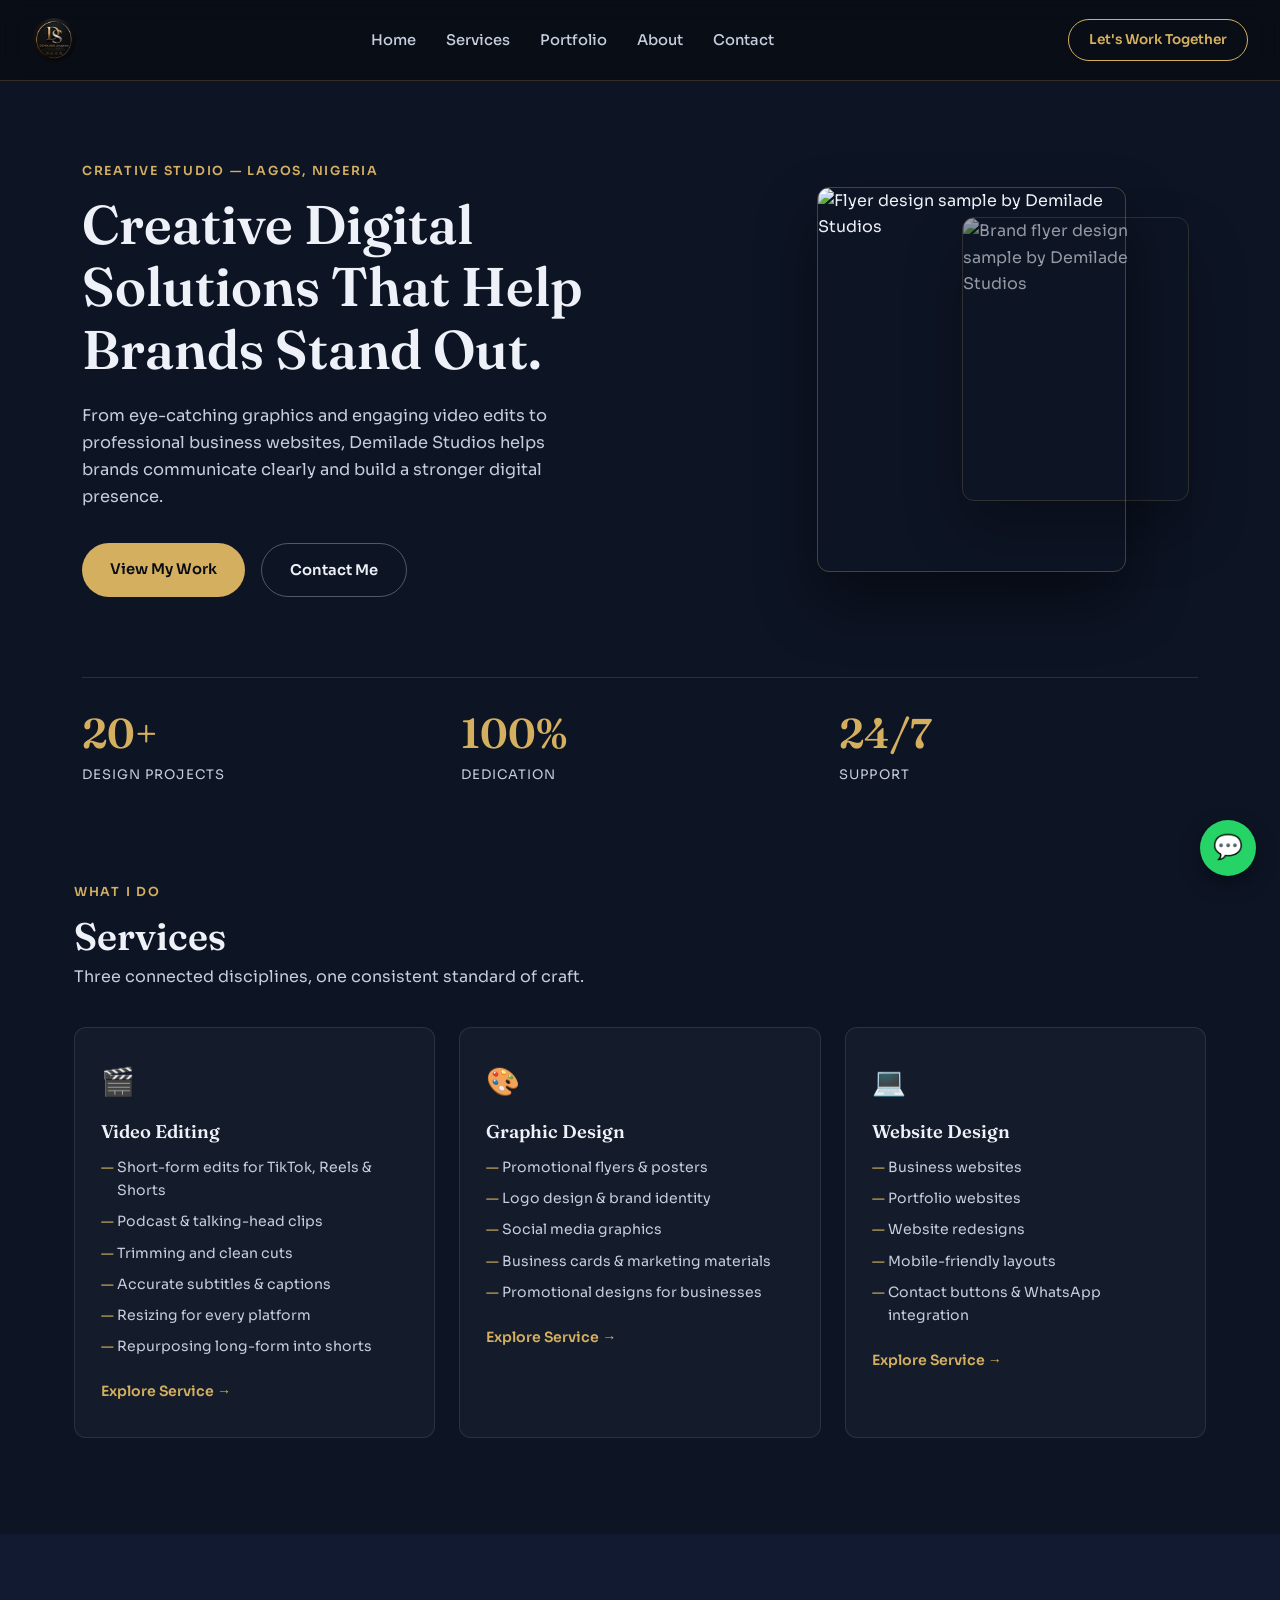
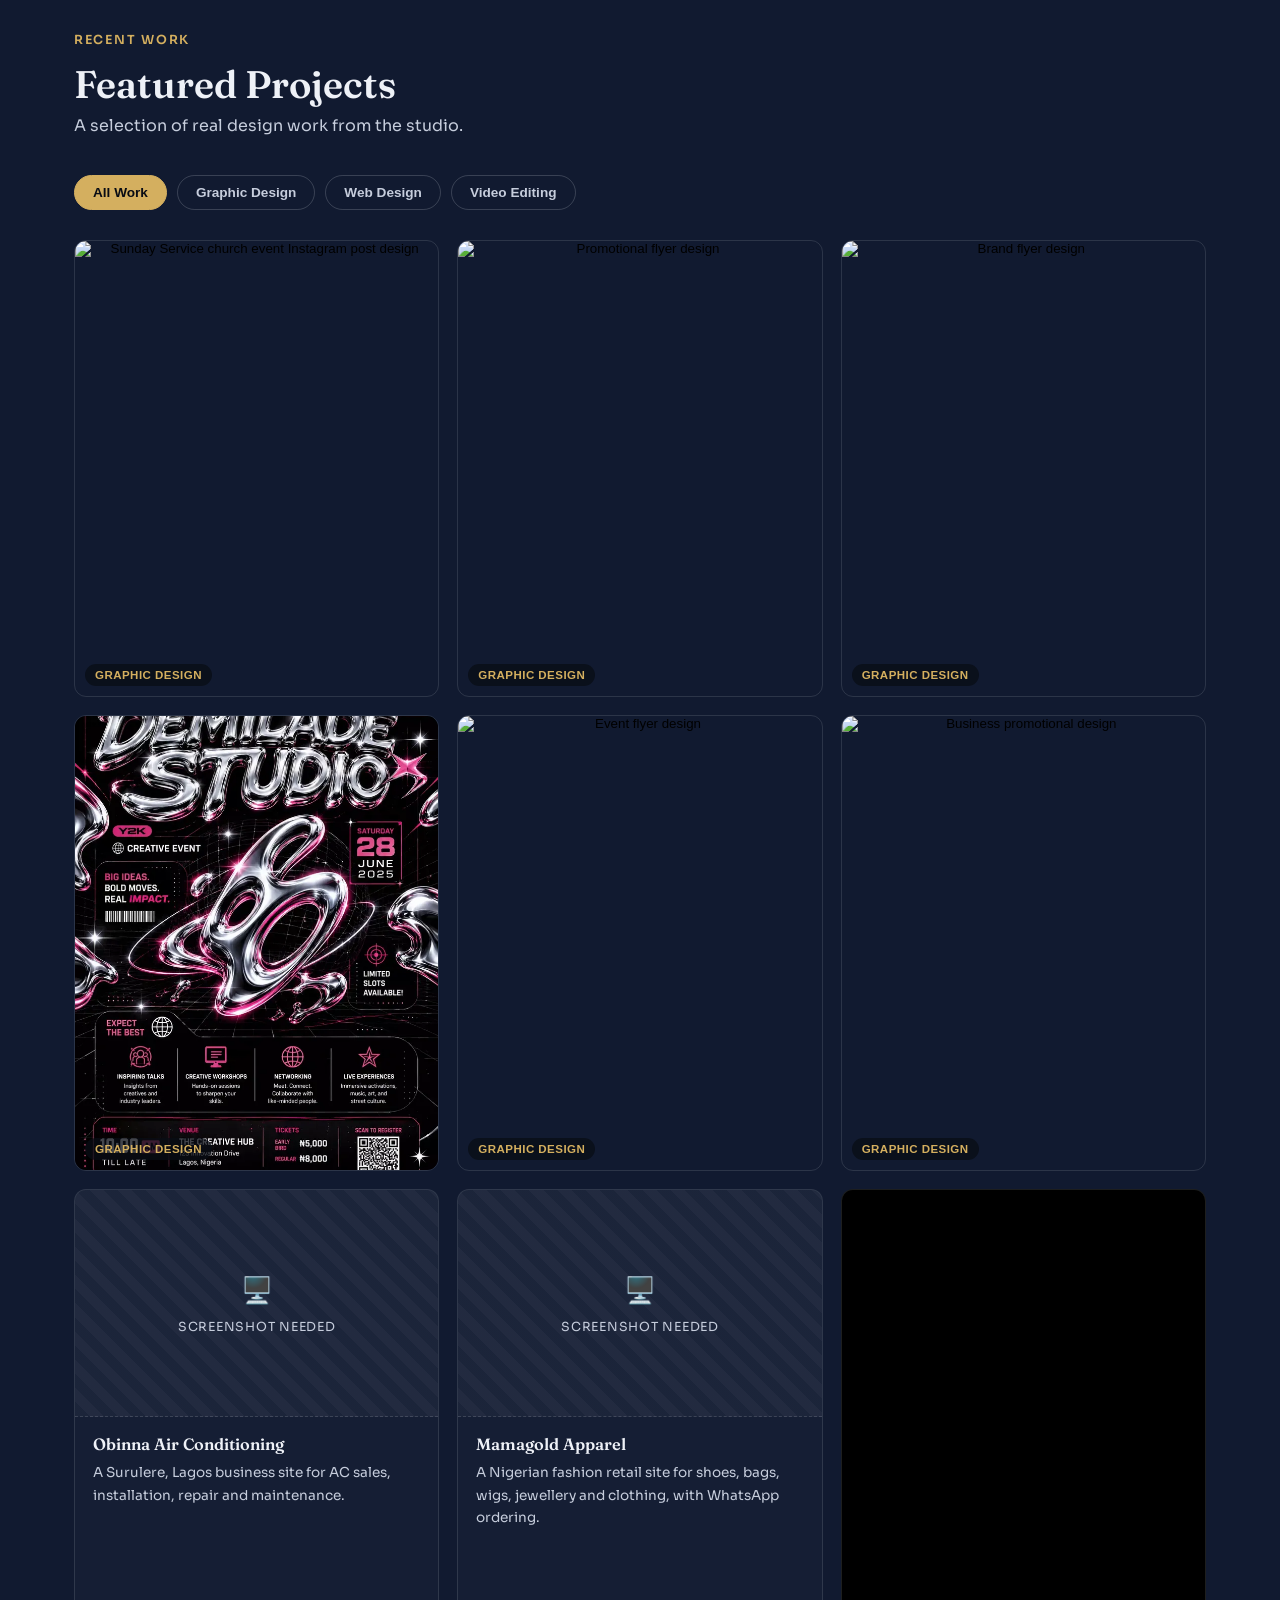
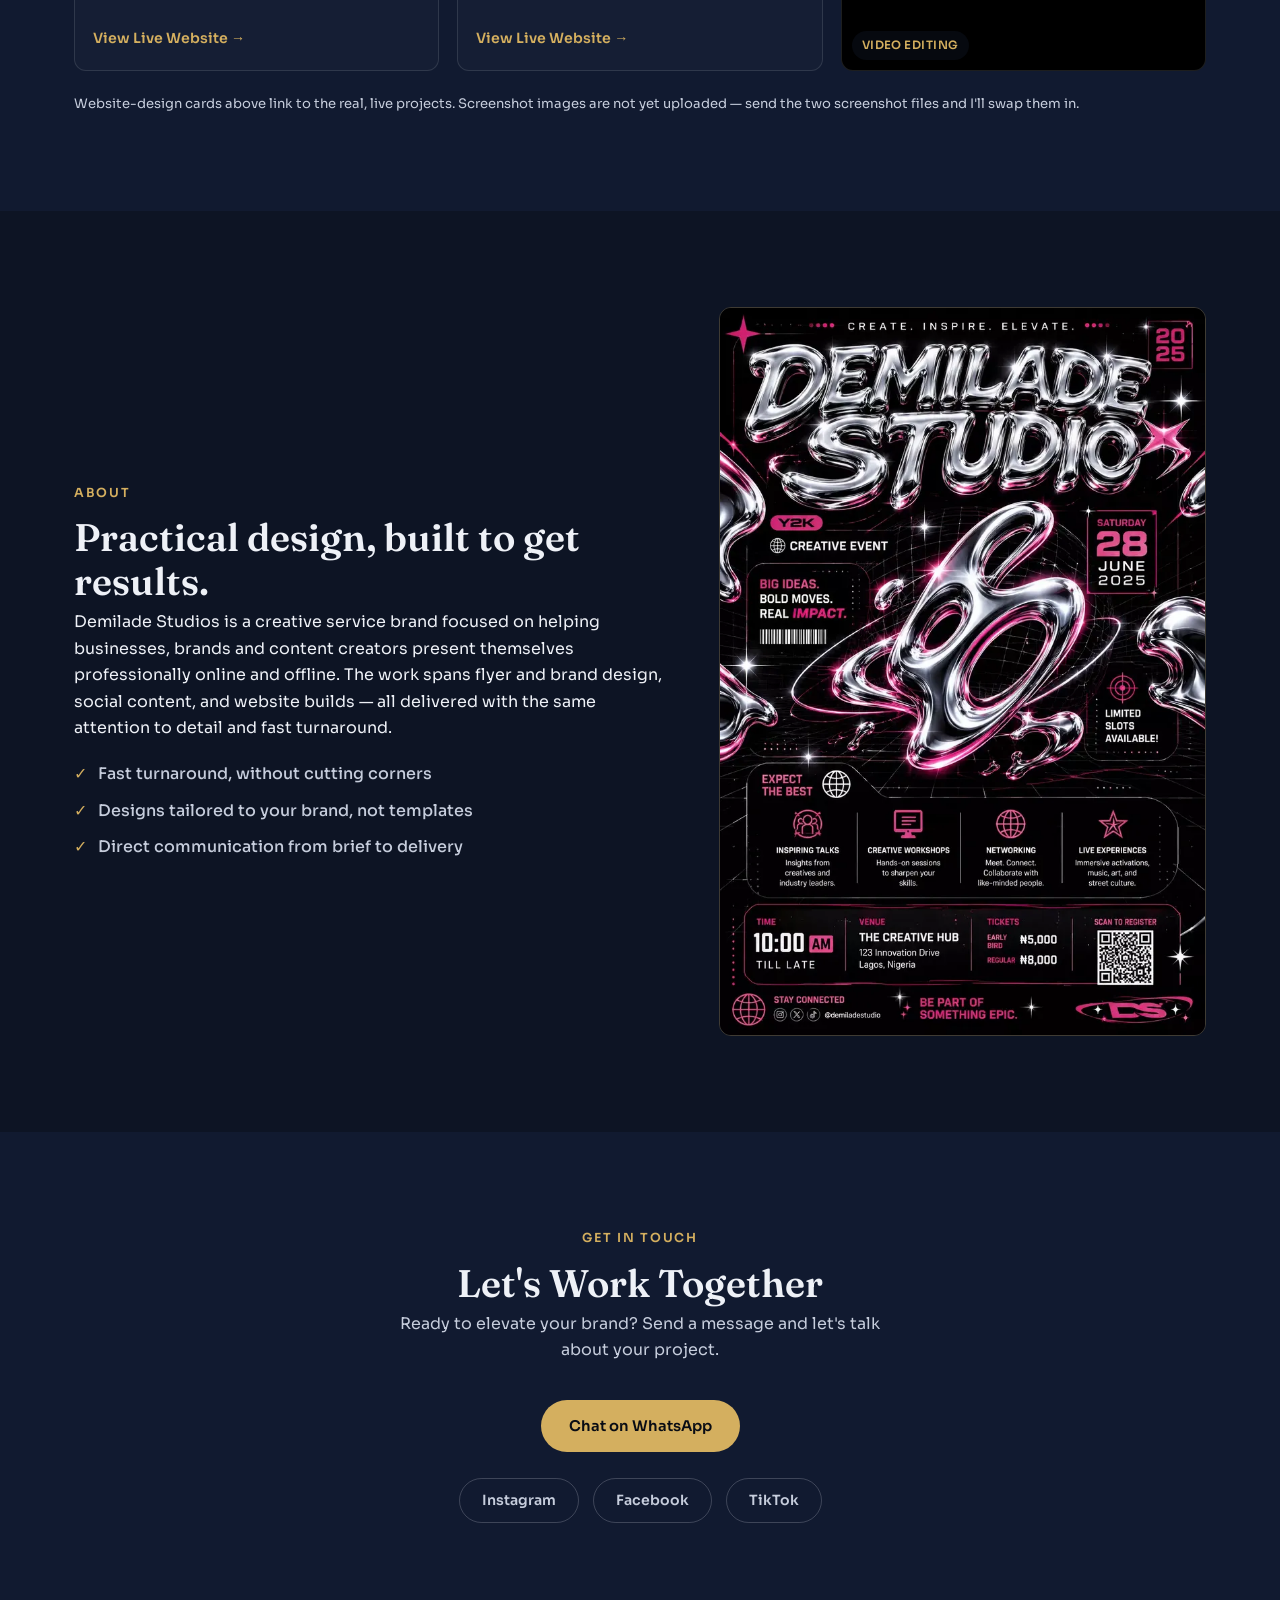
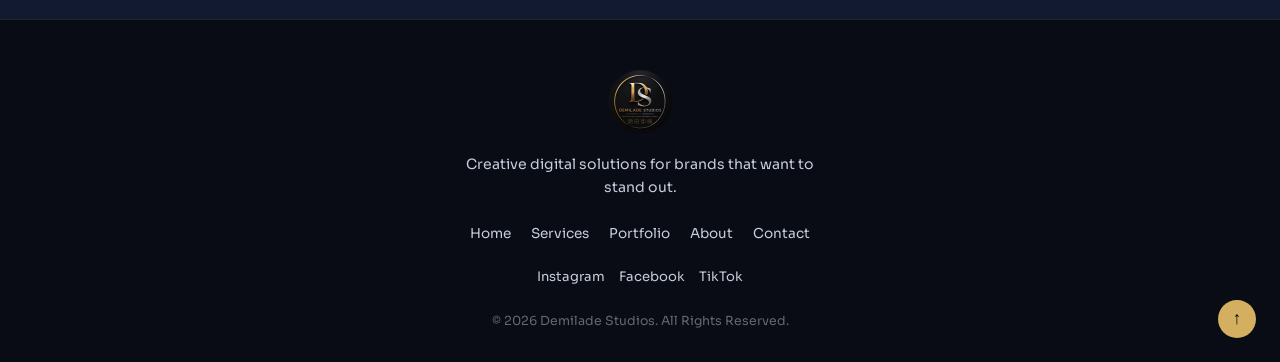
==== commit b251fd1a: "Add files via upload" ====
--- a/index.html
+++ b/index.html
@@ -197,19 +197,44 @@
         <span class="portfolio-tag">Graphic Design</span>
       </button>
 
-      <div class="portfolio-item portfolio-placeholder" data-category="web">
-        <div class="placeholder-inner">
+      <div class="portfolio-item portfolio-web" data-category="web">
+        <div class="web-shot-placeholder" aria-hidden="true">
           <span>🖥️</span>
-          <p>Web design samples coming soon</p>
-        </div>
-      </div>
-      <div class="portfolio-item portfolio-placeholder" data-category="video">
-        <div class="placeholder-inner">
-          <span>🎬</span>
-          <p>Video editing samples coming soon</p>
-        </div>
-      </div>
-    </div>
+          <p>Screenshot needed</p>
+        </div>
+        <div class="web-card-body">
+          <h3>Obinna Air Conditioning</h3>
+          <p>A Surulere, Lagos business site for AC sales, installation, repair and maintenance.</p>
+          <a href="https://sitehiveng.github.io/OBINNA-AIR-CONDITIONING/" class="service-link" target="_blank" rel="noopener">View Live Website &rarr;</a>
+        </div>
+      </div>
+
+      <div class="portfolio-item portfolio-web" data-category="web">
+        <div class="web-shot-placeholder" aria-hidden="true">
+          <span>🖥️</span>
+          <p>Screenshot needed</p>
+        </div>
+        <div class="web-card-body">
+          <h3>Mamagold Apparel</h3>
+          <p>A Nigerian fashion retail site for shoes, bags, wigs, jewellery and clothing, with WhatsApp ordering.</p>
+          <a href="https://sitehiveng.github.io/Mamagold-Apparel/" class="service-link" target="_blank" rel="noopener">View Live Website &rarr;</a>
+        </div>
+      </div>
+
+      <div class="portfolio-item portfolio-video" data-category="video">
+        <div class="video-frame">
+          <iframe
+            src="https://www.youtube-nocookie.com/embed/xLo8NLGYJmw"
+            title="Video editing sample by Demilade Studios"
+            loading="lazy"
+            allow="accelerometer; encrypted-media; gyroscope; picture-in-picture"
+            allowfullscreen>
+          </iframe>
+        </div>
+        <span class="portfolio-tag">Video Editing</span>
+      </div>
+    </div>
+    <p class="portfolio-note">Website-design cards above link to the real, live projects. Screenshot images are not yet uploaded — send the two screenshot files and I'll swap them in.</p>
   </div>
 </section>
 
--- a/style.css
+++ b/style.css
@@ -255,6 +255,56 @@
 .placeholder-inner { text-align: center; color: var(--paper-dim); padding: 20px; }
 .placeholder-inner span { font-size: 1.8rem; display: block; margin-bottom: 10px; }
 .placeholder-inner p { font-size: 0.85rem; }
+
+/* Web design project cards */
+.portfolio-web {
+  aspect-ratio: auto;
+  cursor: default;
+  display: flex;
+  flex-direction: column;
+  background: rgba(238,241,247,0.02);
+}
+.web-shot-placeholder {
+  aspect-ratio: 16/10;
+  display: flex; align-items: center; justify-content: center;
+  flex-direction: column;
+  background: repeating-linear-gradient(
+    45deg,
+    rgba(238,241,247,0.03),
+    rgba(238,241,247,0.03) 10px,
+    rgba(238,241,247,0.06) 10px,
+    rgba(238,241,247,0.06) 20px
+  );
+  color: var(--paper-dim);
+  border-bottom: 1px dashed rgba(238,241,247,0.15);
+}
+.web-shot-placeholder span { font-size: 1.6rem; margin-bottom: 6px; }
+.web-shot-placeholder p { font-size: 0.78rem; text-transform: uppercase; letter-spacing: 0.06em; }
+.web-card-body { padding: 18px 18px 20px; display: flex; flex-direction: column; gap: 8px; flex: 1; }
+.web-card-body h3 { font-size: 1.02rem; }
+.web-card-body p { font-size: 0.85rem; color: var(--paper-dim); flex: 1; }
+
+/* Video sample card */
+.portfolio-video {
+  aspect-ratio: auto;
+  cursor: default;
+  background: #000;
+  display: flex;
+  align-items: center;
+  justify-content: center;
+}
+.video-frame {
+  width: 100%;
+  aspect-ratio: 9/16;
+  max-height: 480px;
+}
+.video-frame iframe { width: 100%; height: 100%; border: 0; display: block; }
+
+.portfolio-note {
+  margin-top: 22px;
+  font-size: 0.82rem;
+  color: var(--paper-dim);
+}
 
 /* ===== Lightbox ===== */
 .lightbox {
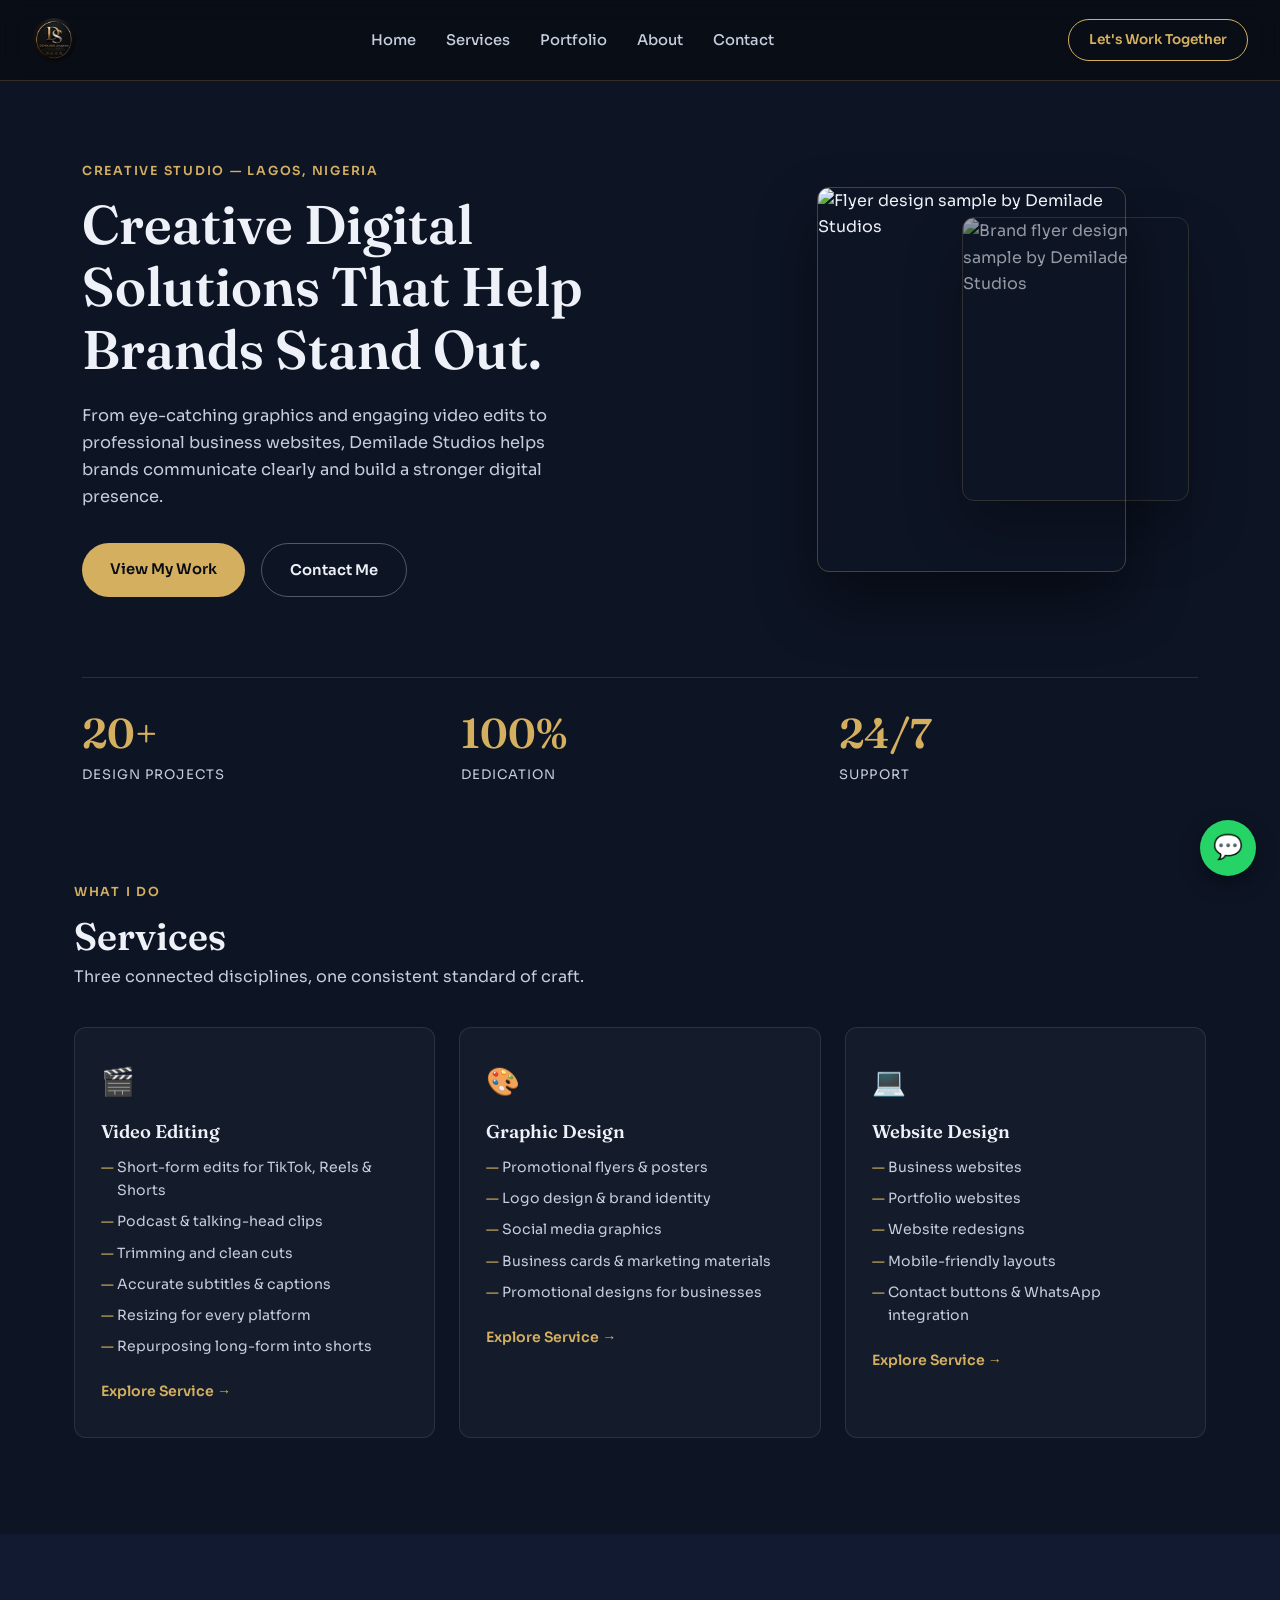
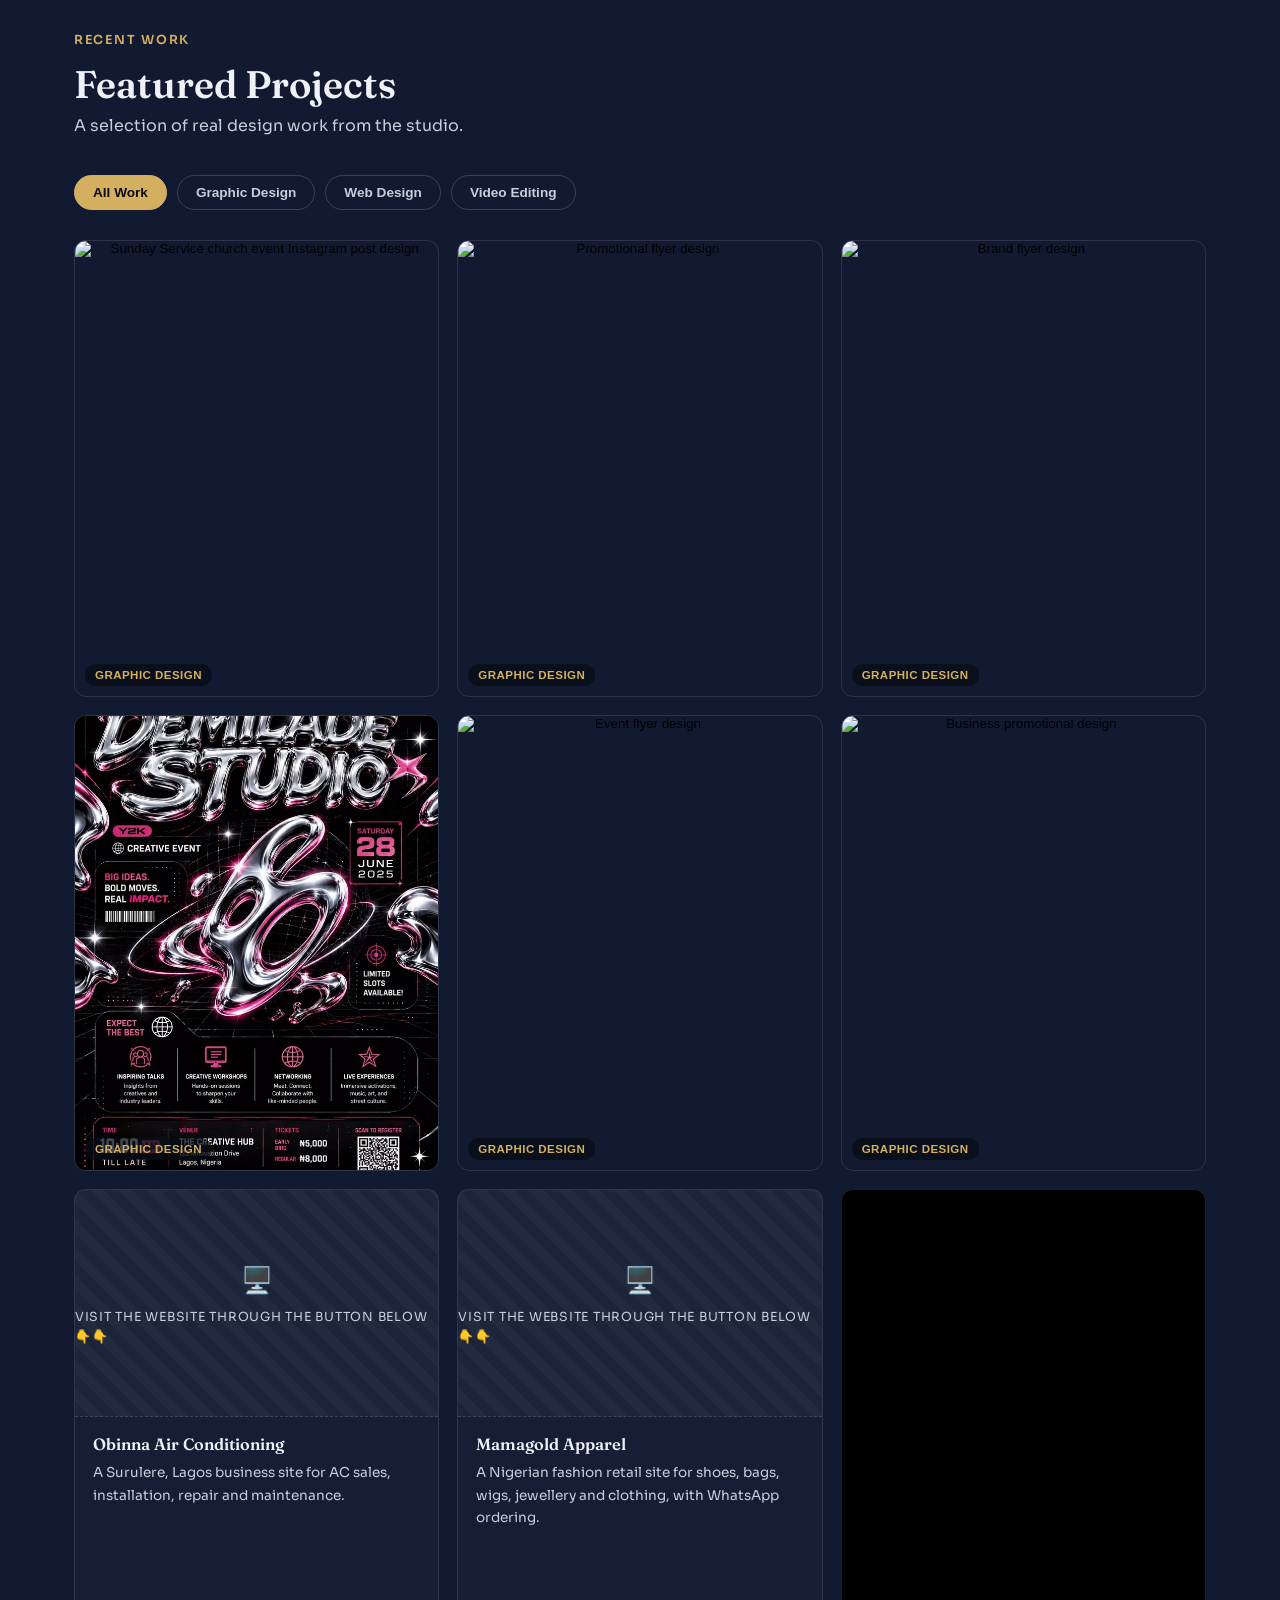
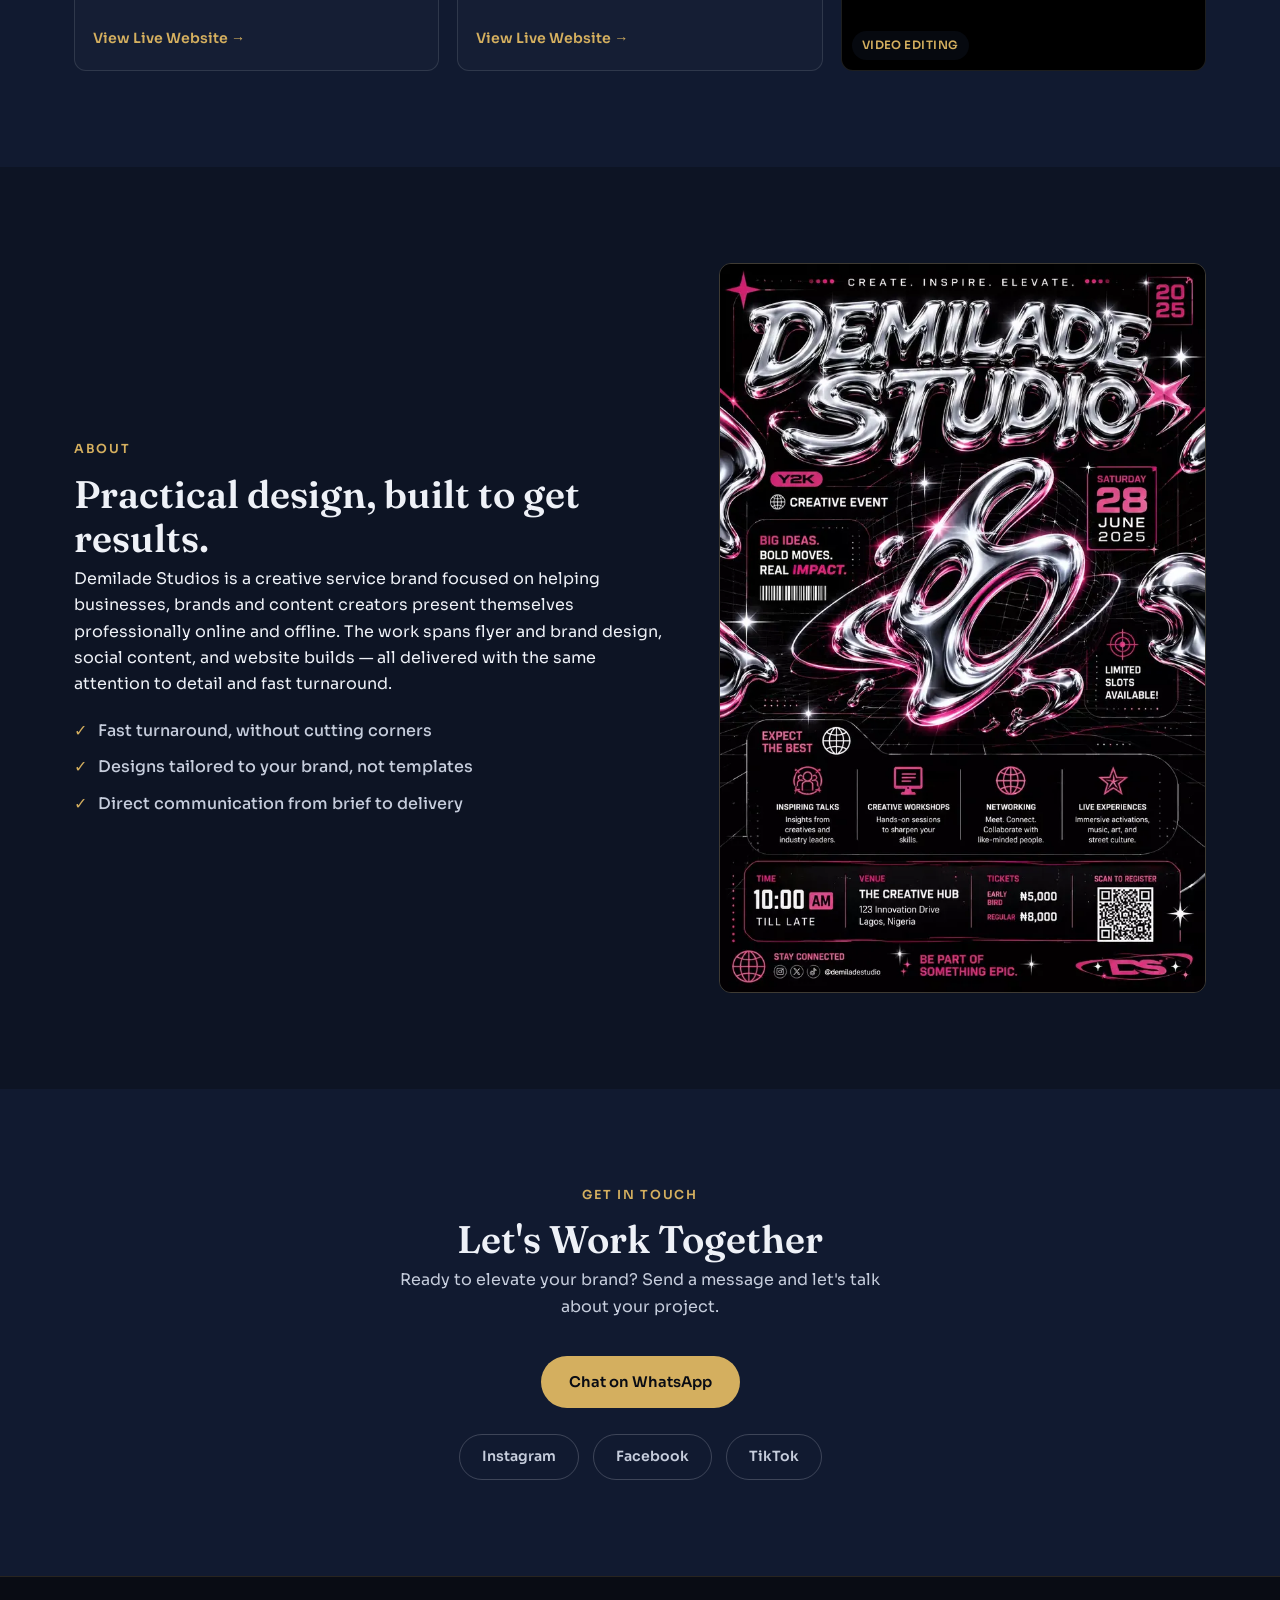
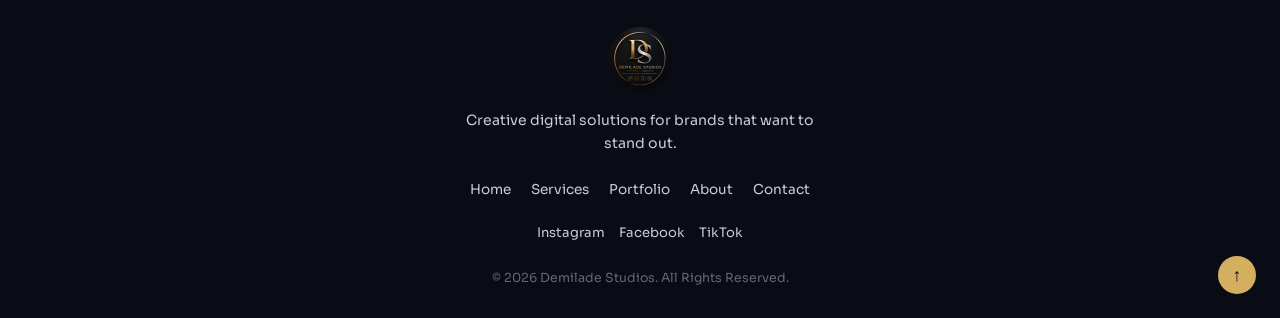
==== commit 623b27da: "Change placeholder text to promote website access Updated portfolio item descriptions to encourage w" ====
--- a/index.html
+++ b/index.html
@@ -200,7 +200,7 @@
       <div class="portfolio-item portfolio-web" data-category="web">
         <div class="web-shot-placeholder" aria-hidden="true">
           <span>🖥️</span>
-          <p>Screenshot needed</p>
+          <p>Visit the website through the button below 👇👇</p>
         </div>
         <div class="web-card-body">
           <h3>Obinna Air Conditioning</h3>
@@ -212,7 +212,7 @@
       <div class="portfolio-item portfolio-web" data-category="web">
         <div class="web-shot-placeholder" aria-hidden="true">
           <span>🖥️</span>
-          <p>Screenshot needed</p>
+          <p>Visit the website through the button below 👇👇</p>
         </div>
         <div class="web-card-body">
           <h3>Mamagold Apparel</h3>
@@ -233,8 +233,7 @@
         </div>
         <span class="portfolio-tag">Video Editing</span>
       </div>
-    </div>
-    <p class="portfolio-note">Website-design cards above link to the real, live projects. Screenshot images are not yet uploaded — send the two screenshot files and I'll swap them in.</p>
+    </div> 
   </div>
 </section>
 
